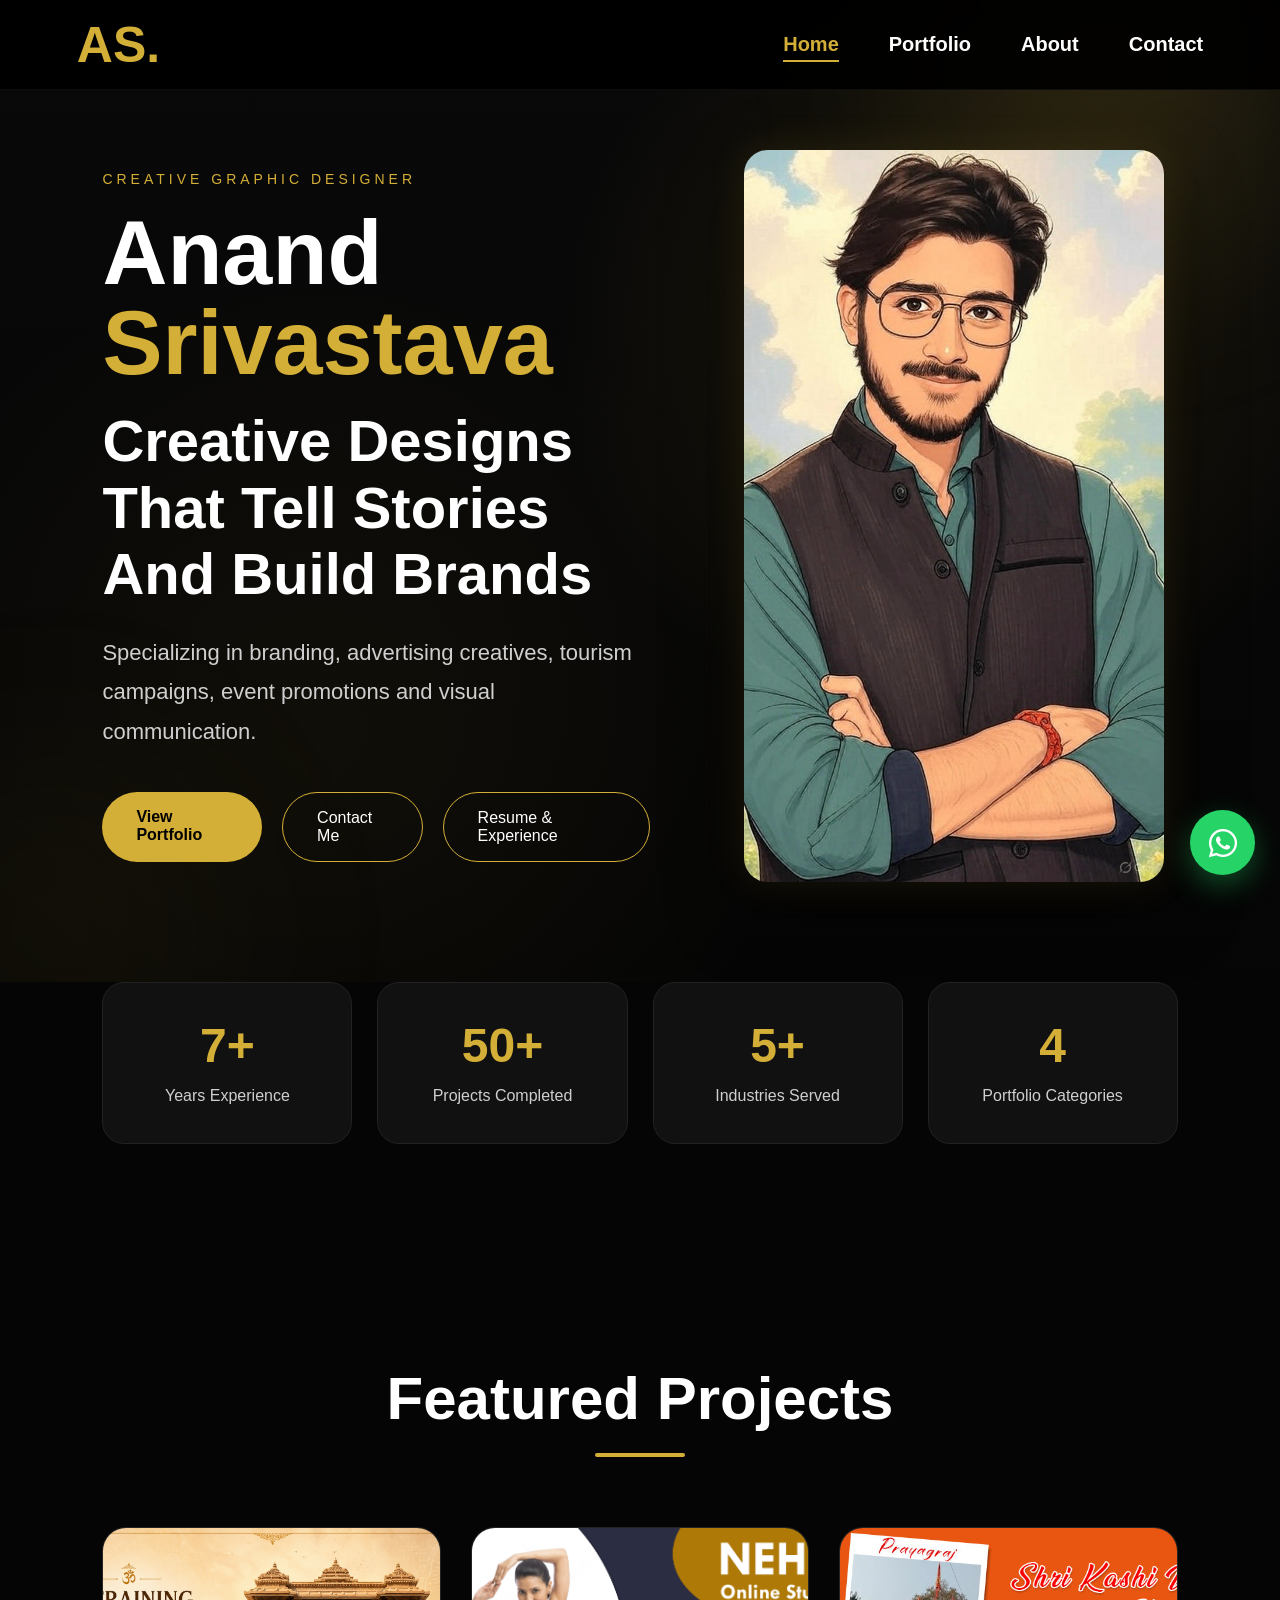
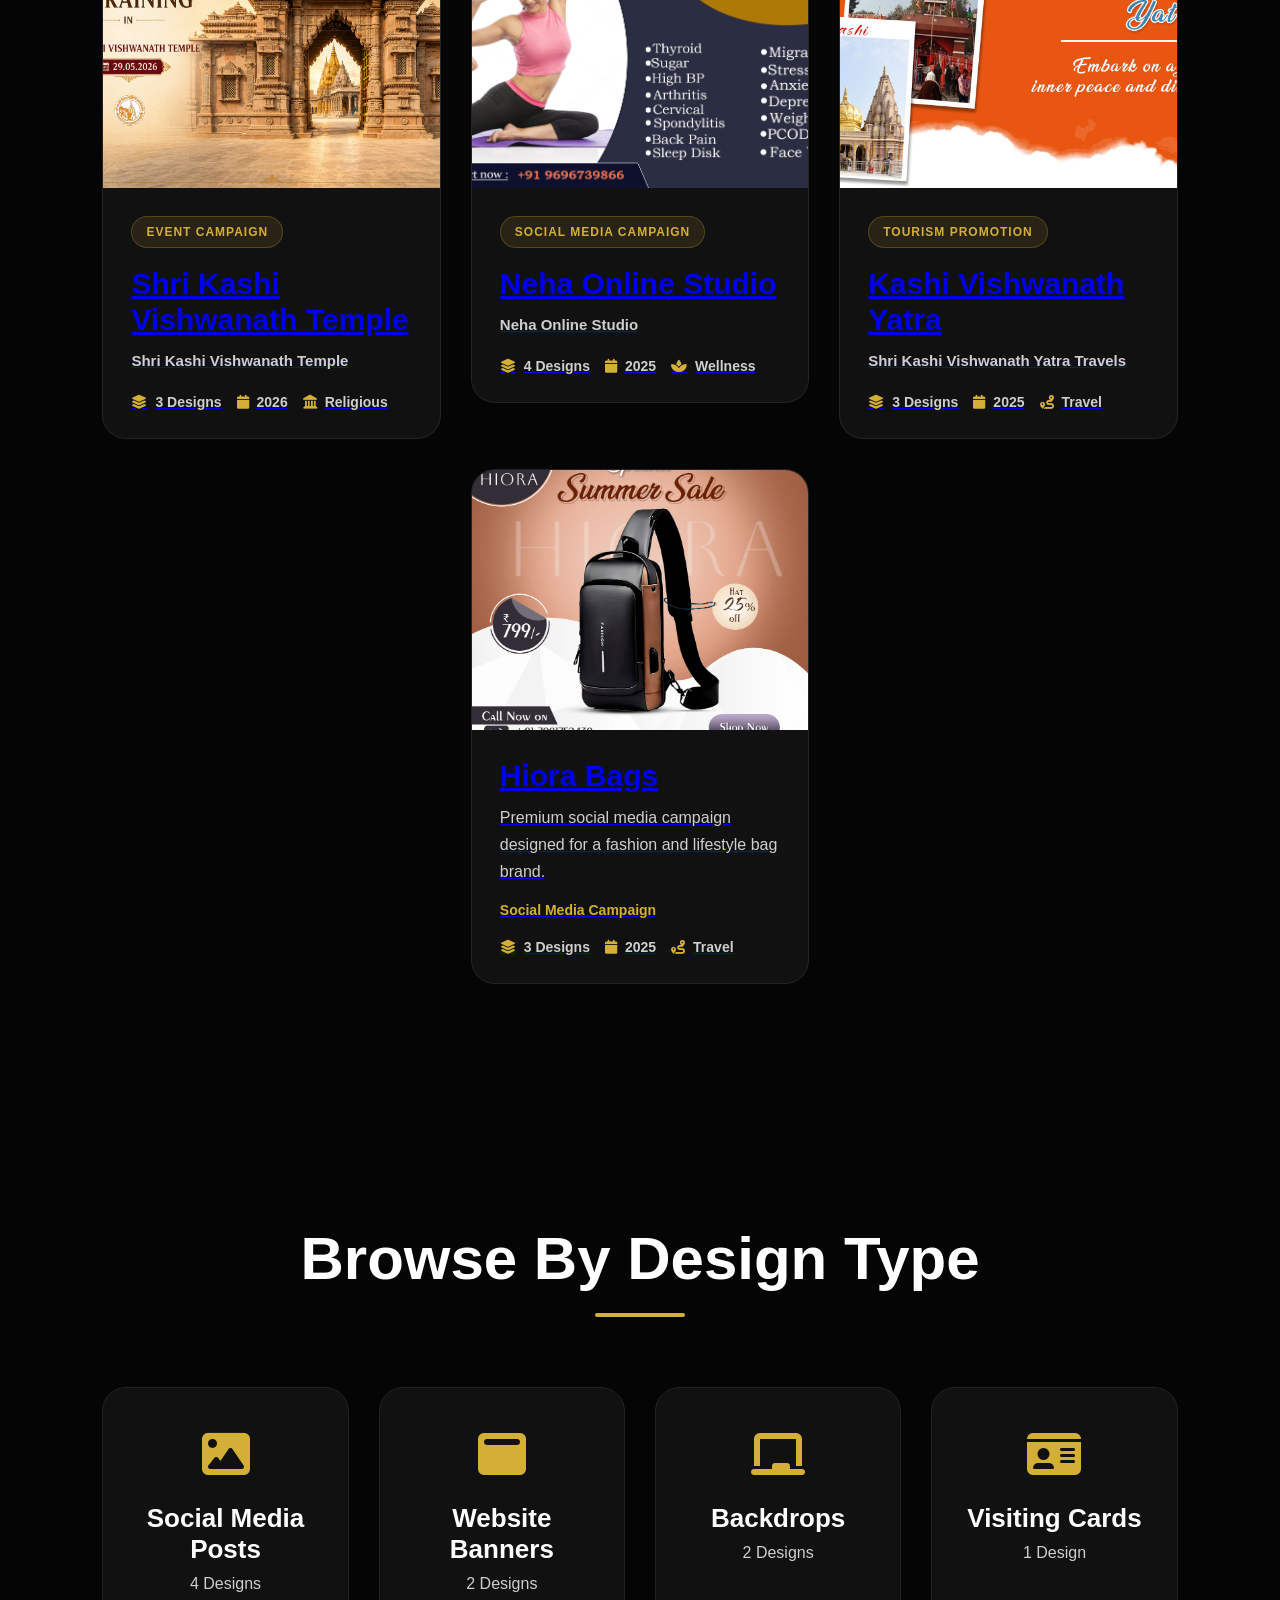
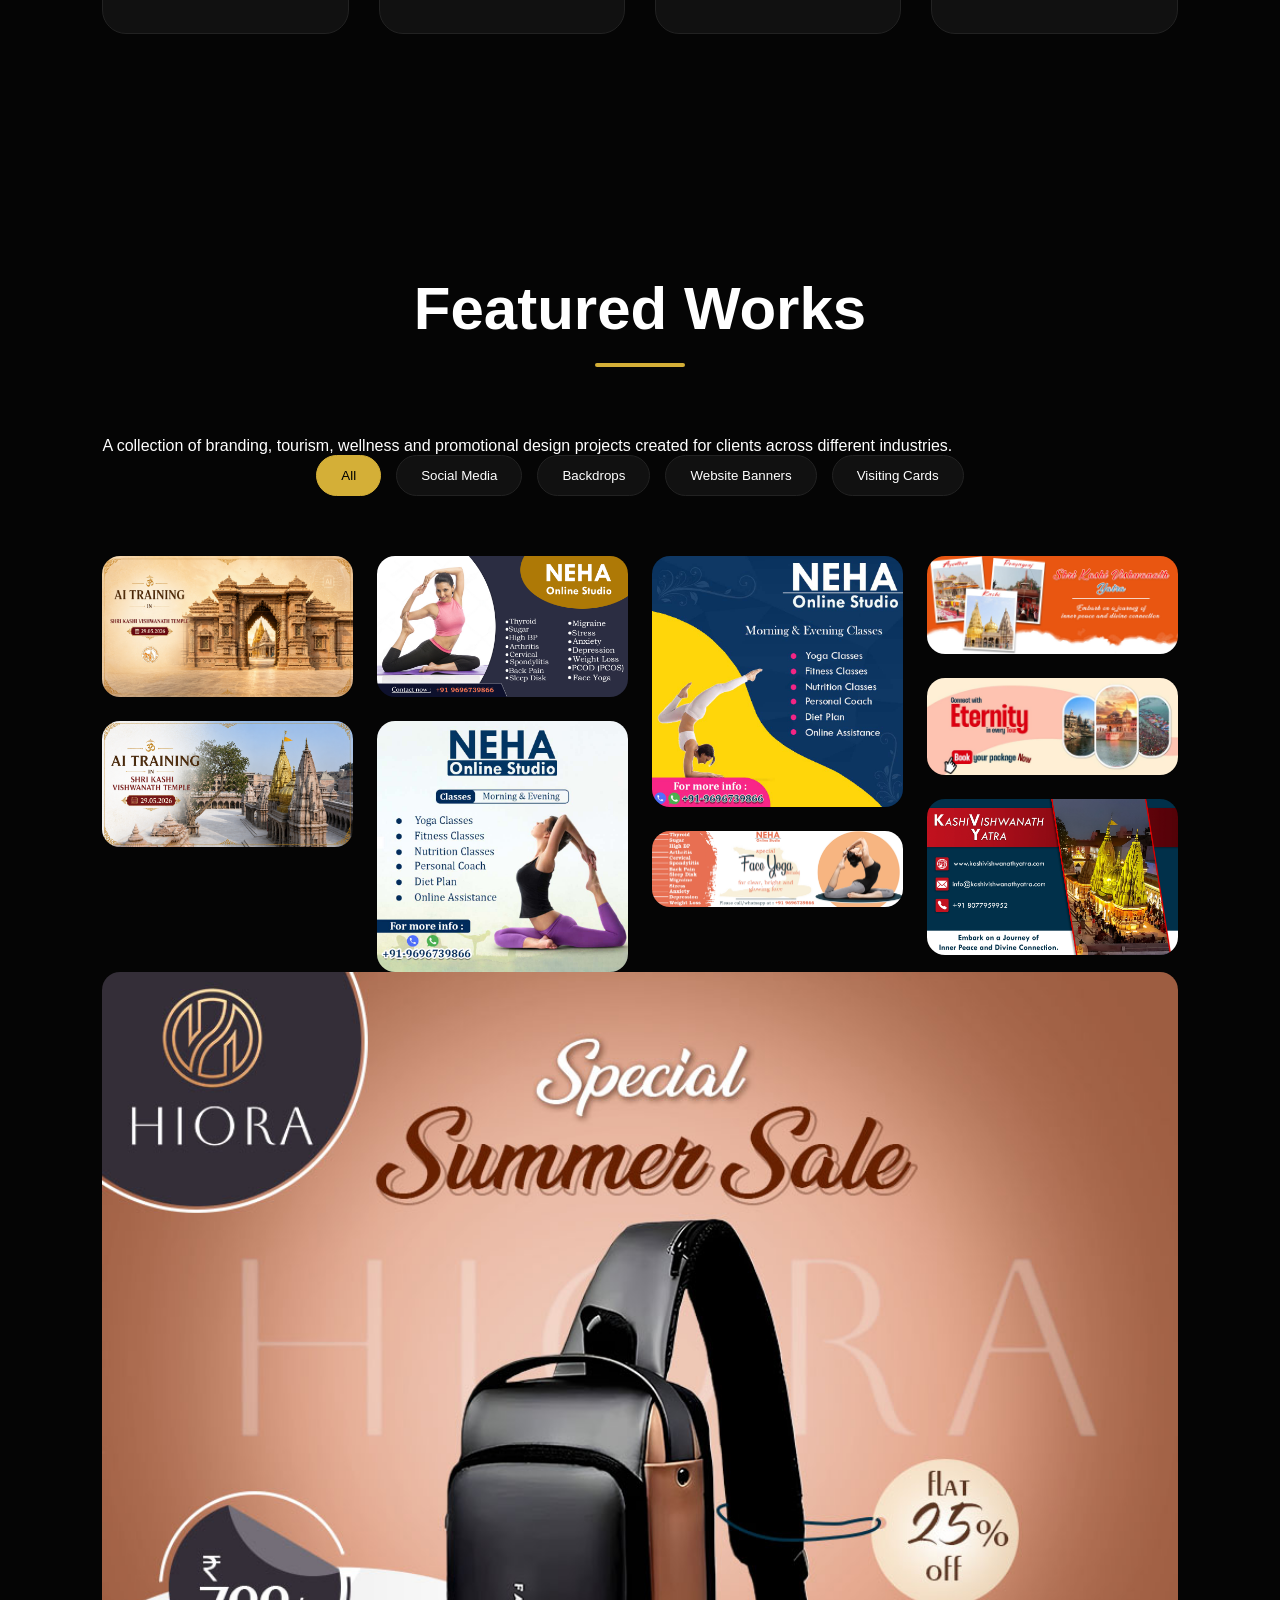
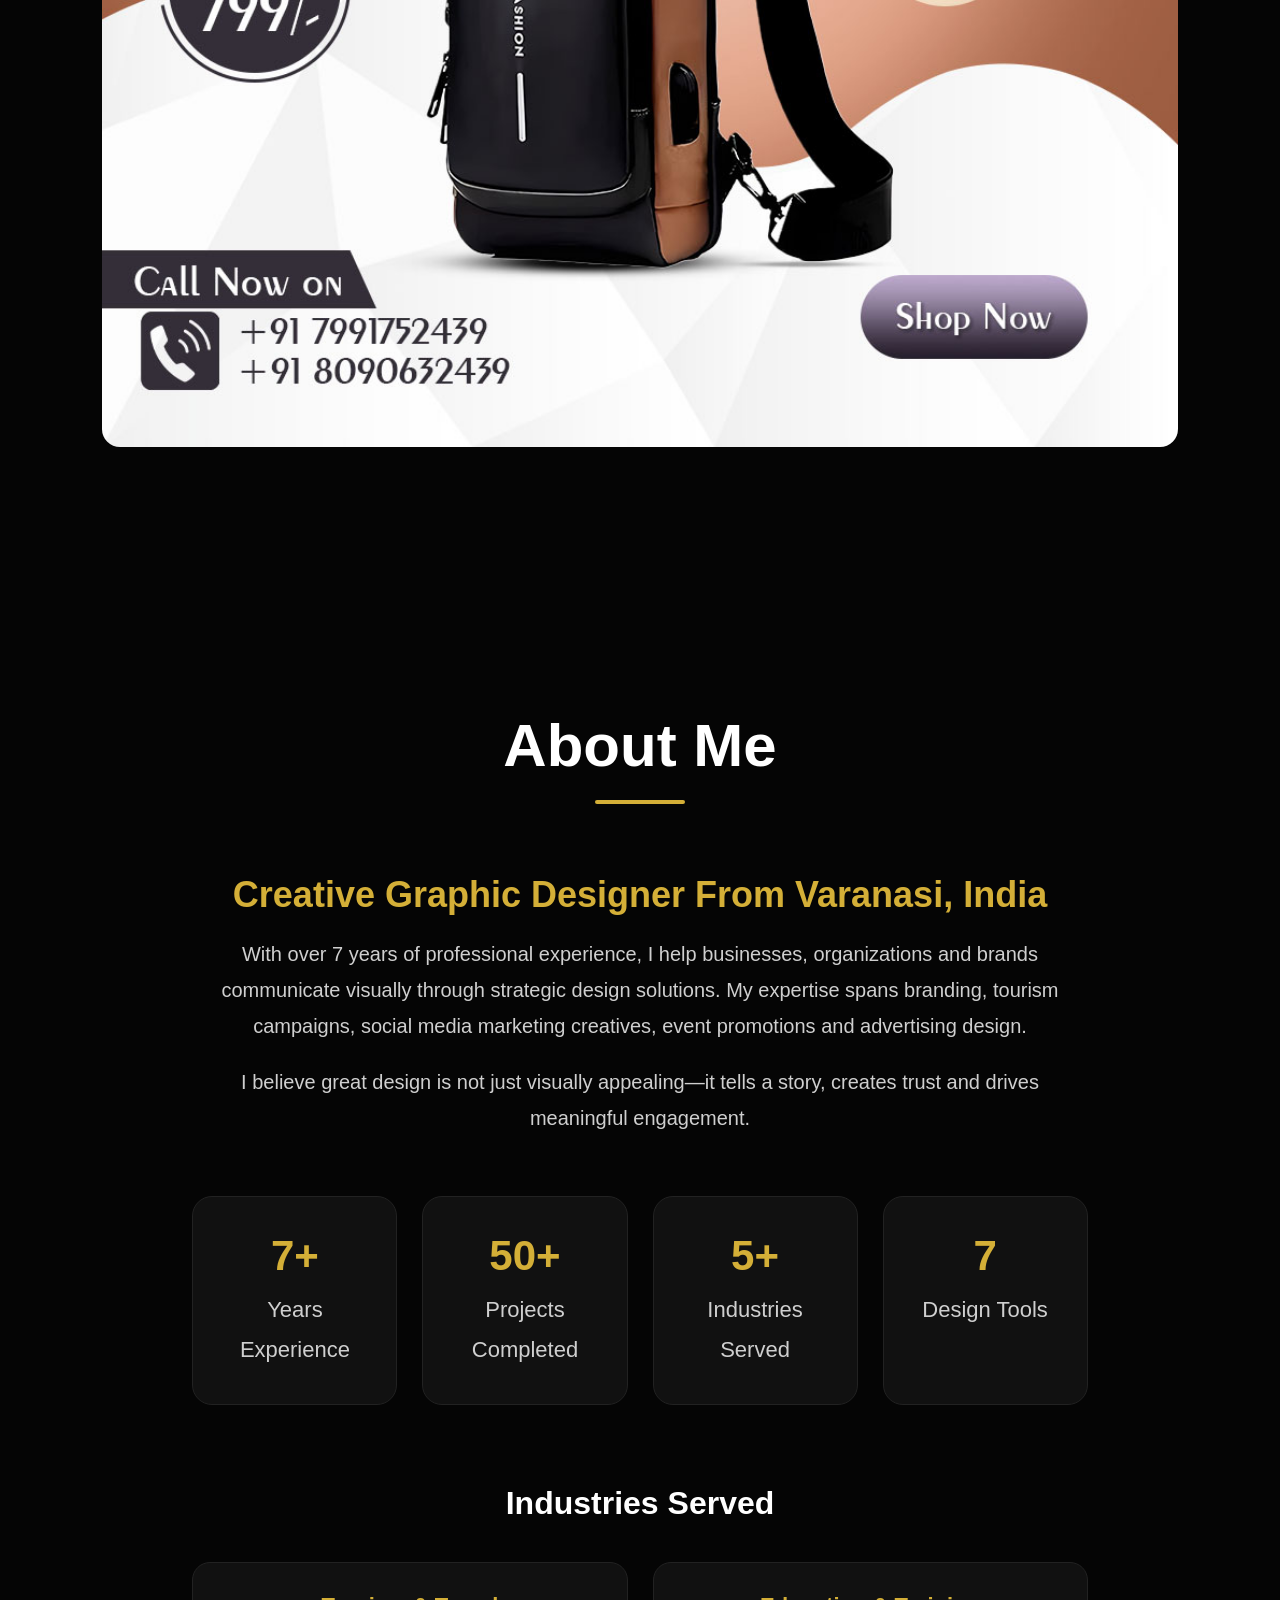
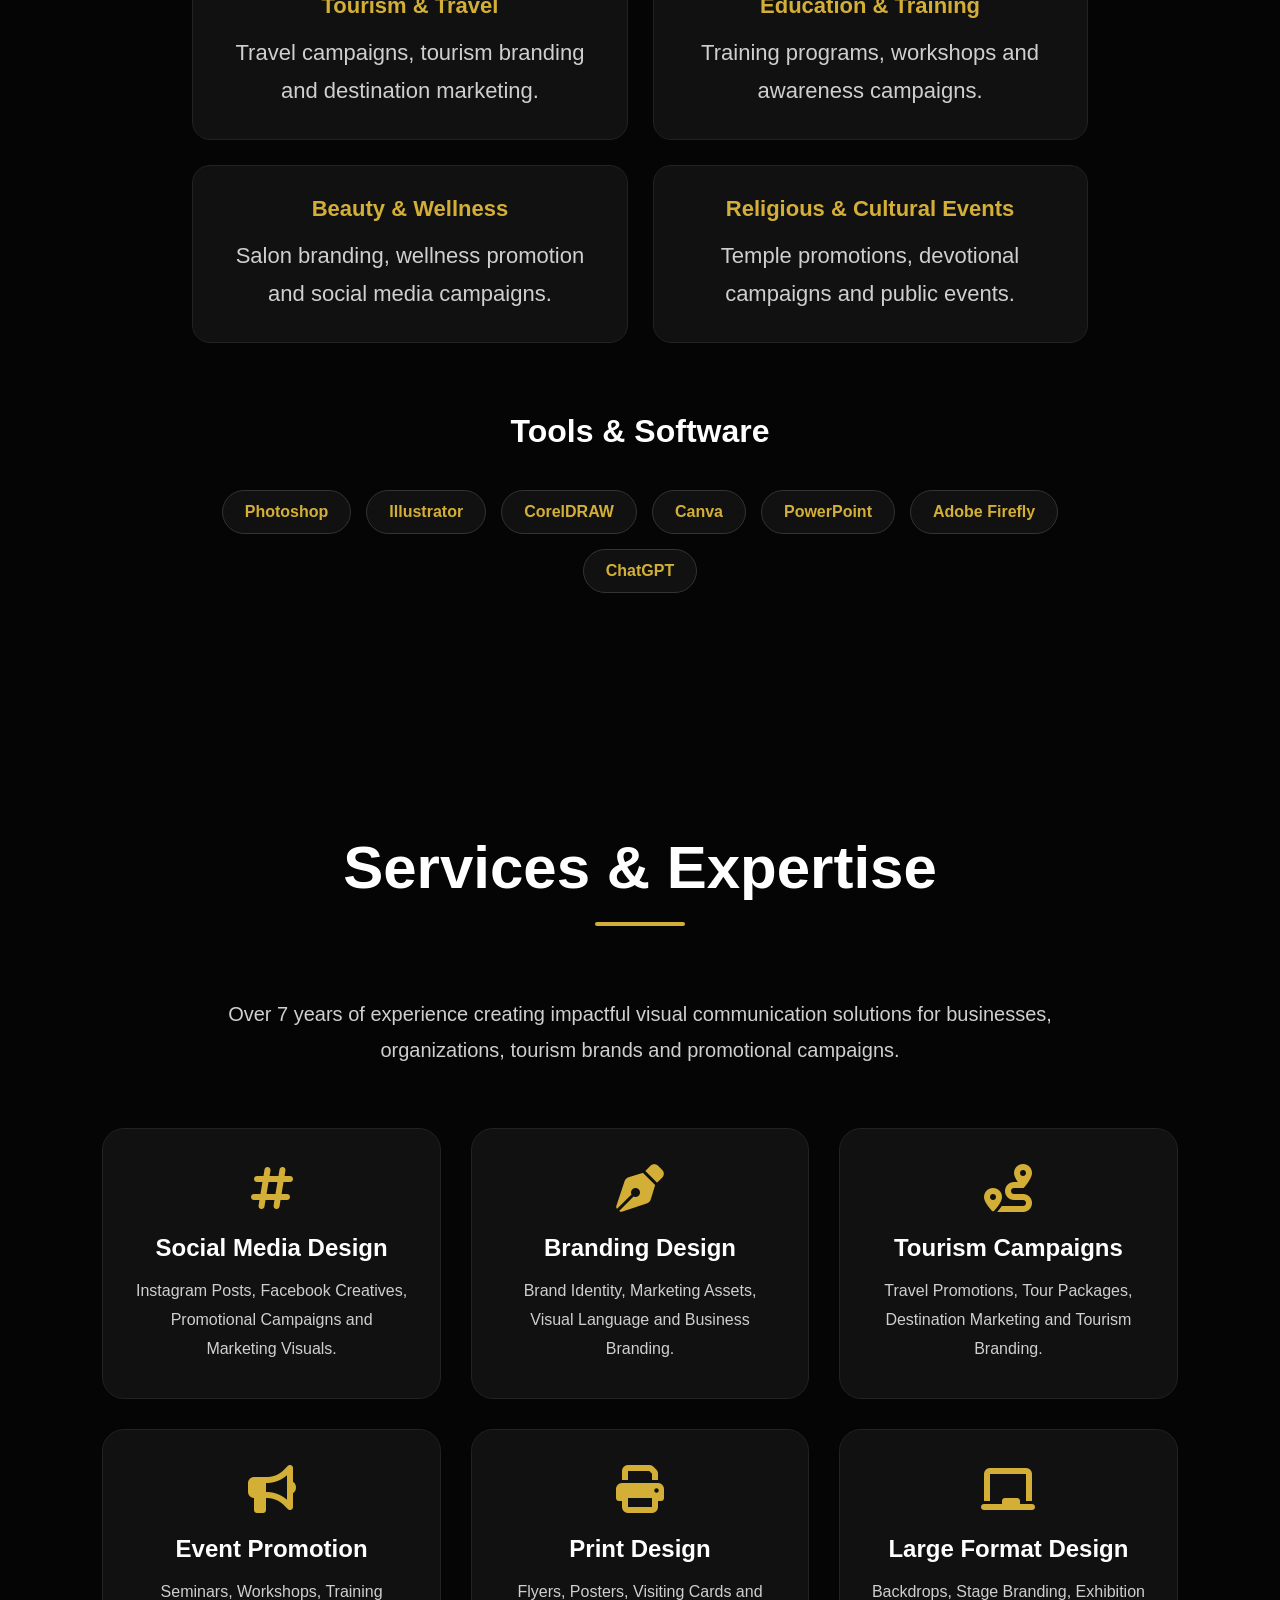
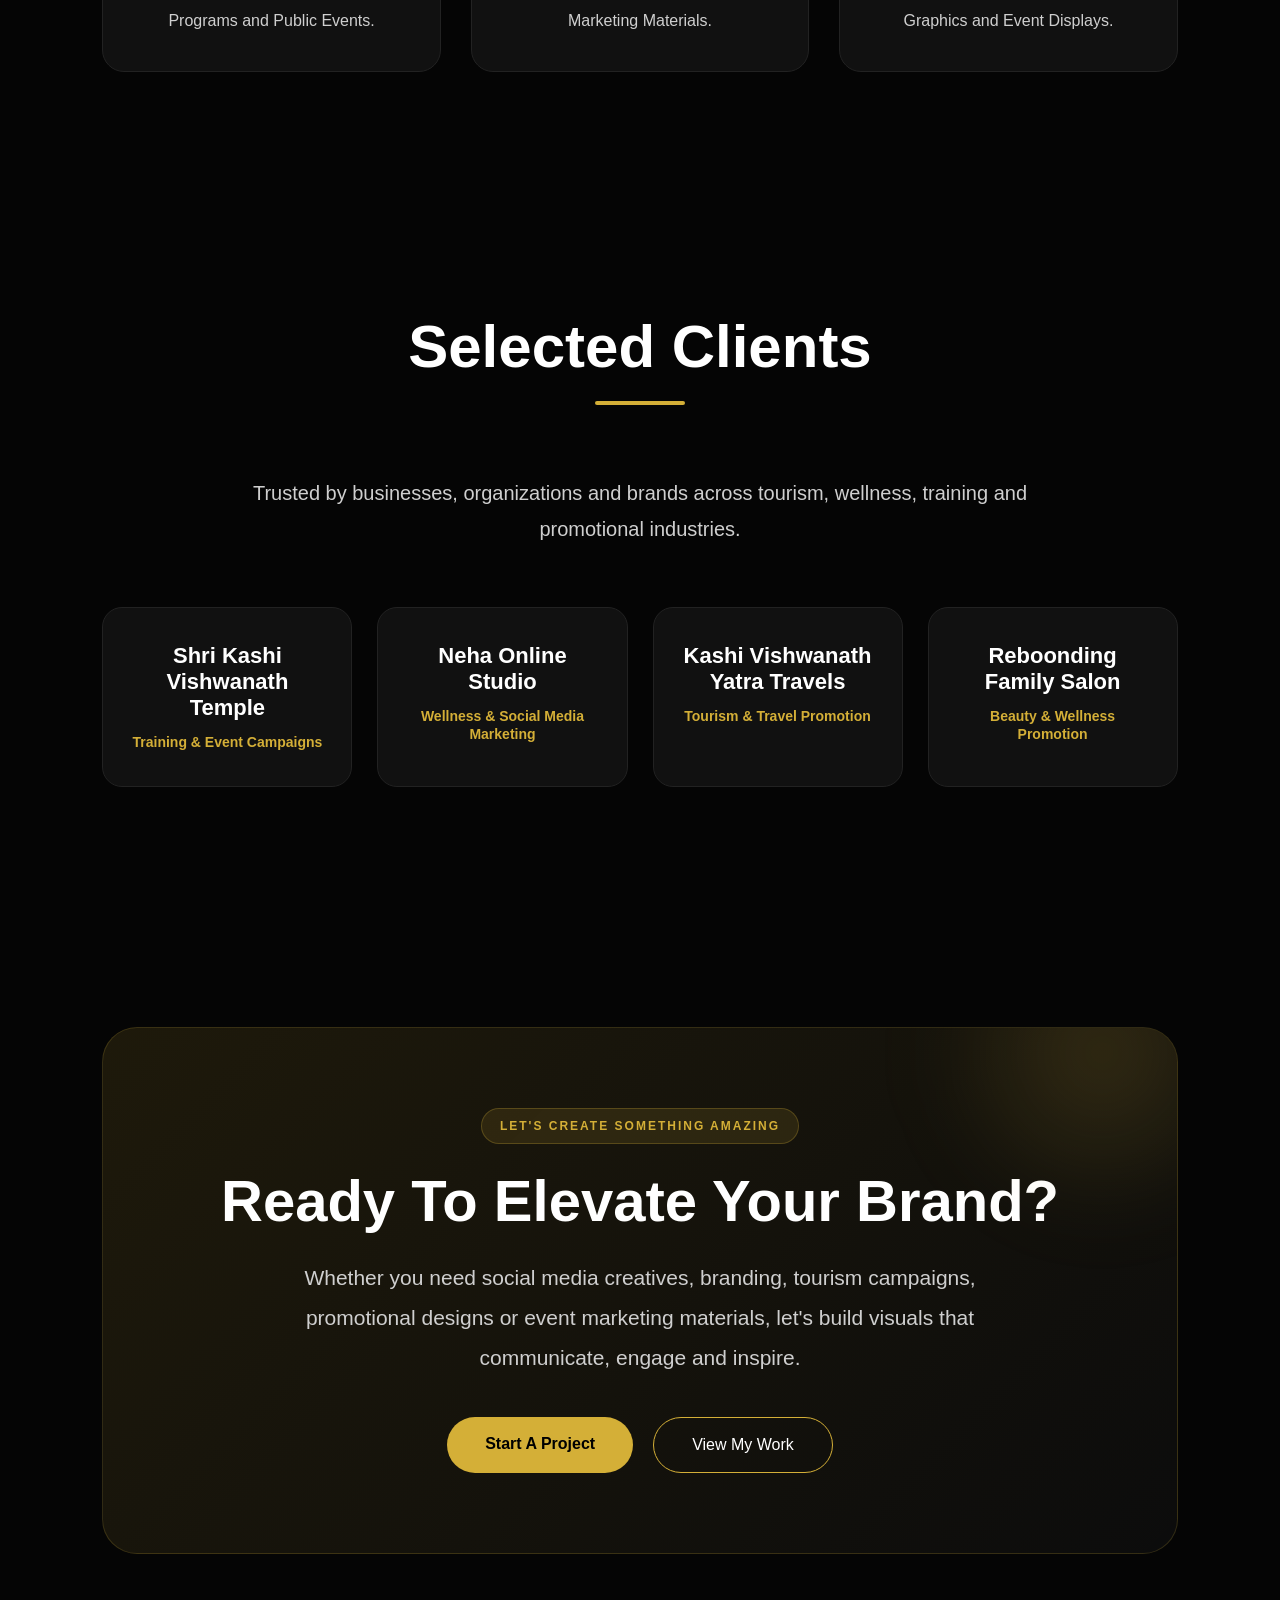
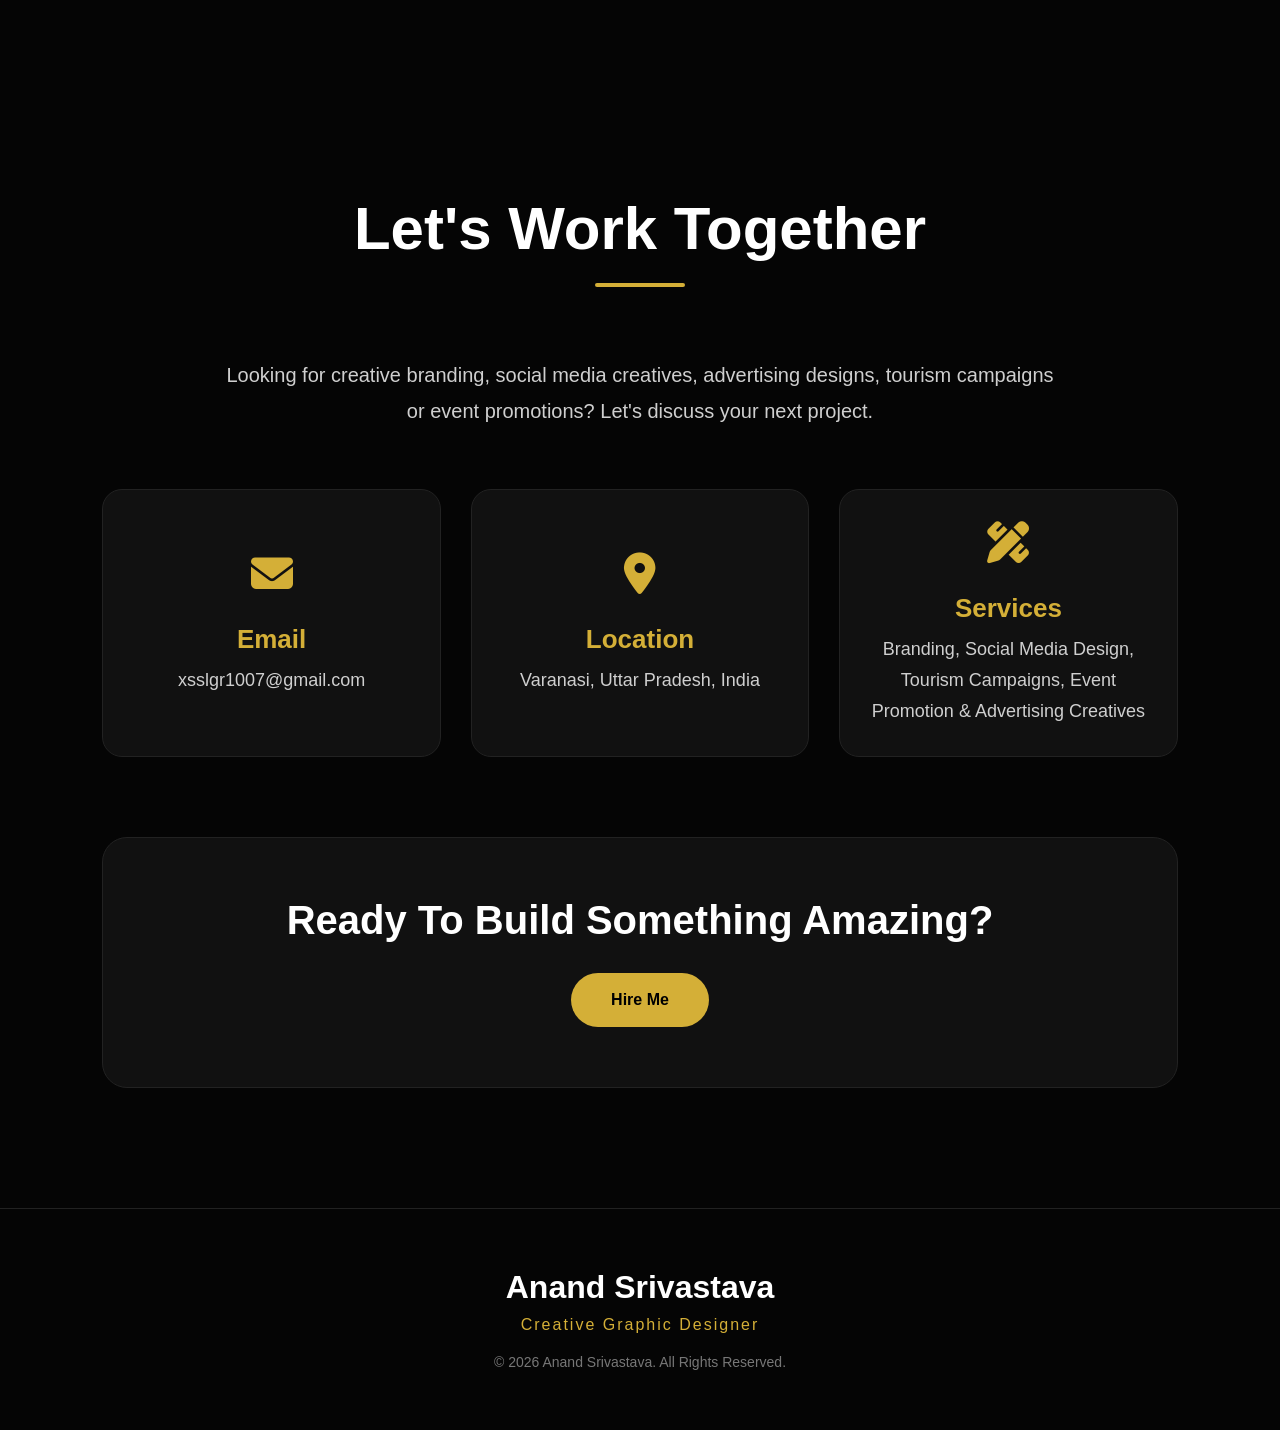
==== index.html @ 59775f9a "span" ====
<!DOCTYPE html>
<html lang="en">
<head>

    <!-- Google tag (gtag.js) -->
<script async src="https://www.googletagmanager.com/gtag/js?id=G-Z962WSLJF0"></script>
<script>
  window.dataLayer = window.dataLayer || [];
  function gtag(){dataLayer.push(arguments);}
  gtag('js', new Date());

  gtag('config', 'G-Z962WSLJF0');
</script>

<meta charset="UTF-8">
<meta name="viewport" content="width=device-width, initial-scale=1.0">

<title>Anand Srivastava | Graphic Designer Portfolio | Varanasi</title>

<meta name="description"
content="Portfolio of Anand Srivastava, a Graphic Designer from Varanasi specializing in branding, social media creatives, tourism campaigns, event promotions, website banners and visual communication.">

<meta name="keywords"
content="Graphic Designer Varanasi, Graphic Designer India, Social Media Designer, Branding Designer, Tourism Campaign Designer, Backdrop Designer, Creative Designer, Portfolio">

<meta name="author"
content="Anand Srivastava">

<meta name="robots"
content="index, follow">

<!-- Open Graph -->

<meta property="og:title"
content="Anand Srivastava | Graphic Designer Portfolio">

<meta property="og:description"
content="Creative Graphic Designer with 7+ years of experience in branding, social media design, tourism campaigns and promotional creatives.">

<meta property="og:type"
content="website">

<meta property="og:url"
content="https://anand0412.github.io/Portfolio/">

<meta property="og:image"
content="https://anand0412.github.io/Portfolio/preview.jpg">

<!-- Twitter -->

<meta name="twitter:card"
content="summary_large_image">

<meta name="twitter:title"
content="Anand Srivastava | Graphic Designer Portfolio">

<meta name="twitter:description"
content="Creative Graphic Designer specializing in branding, social media campaigns and tourism promotion.">

<meta name="twitter:image"
content="https://anand0412.github.io/Portfolio/preview.jpg">

<!-- Canonical -->

<link rel="canonical"
href="https://anand0412.github.io/Portfolio/">

<!-- Favicon -->

<link rel="icon"
type="image/png"
href="favicon.png">

<!-- Styles -->

<link rel="stylesheet"
href="https://cdnjs.cloudflare.com/ajax/libs/font-awesome/6.5.1/css/all.min.css">

<link rel="stylesheet"
href="style.css">

</head>

<body>

<div class="progress-bar"></div>

<header class="navbar">

    <div class="logo">
        AS.
    </div>

    <nav class="nav-links">
        <a href="#home">Home</a>
        <a href="#portfolio">Portfolio</a>
        <a href="#about">About</a>
        <a href="#contact">Contact</a>
    </nav>

</header>

<section class="hero" id="home">

    <div class="hero-content">

        <span class="tagline">
            CREATIVE GRAPHIC DESIGNER
        </span>

        <h1>
            Anand <span>Srivastava</span>
        </h1>

        <h2>
            Creative Designs That Tell Stories And Build Brands
        </h2>

        <p>
            Specializing in branding, advertising creatives, tourism campaigns,
            event promotions and visual communication.
        </p>

        <div class="buttons">
            <a href="#portfolio" class="btn-primary">
                View Portfolio
            </a>

            <a href="#contact" class="btn-secondary">
                Contact Me
            </a>

            <a href="Anand_Srivastava_Resume.pdf"
                class="btn-resume"
                target="_blank">
                Resume & Experience

            </a>
        </div>

    </div>

    <div class="hero-image">
        <img src="image.jpg" alt="Anand Srivastava">
    </div>

</section>

<section class="stats-banner">

    <div class="stats-banner-grid">

        <div class="stats-banner-card">

            <h3>7+</h3>

            <p>
                Years Experience
            </p>

        </div>

        <div class="stats-banner-card">

            <h3>50+</h3>

            <p>
                Projects Completed
            </p>

        </div>

        <div class="stats-banner-card">

            <h3>5+</h3>

            <p>
                Industries Served
            </p>

        </div>

        <div class="stats-banner-card">

            <h3>4</h3>

            <p>
                Portfolio Categories
            </p>

        </div>

    </div>

</section>

<section class="featured-projects reveal">

    <div class="section-title">
        Featured Projects
    </div>

    <div class="project-grid">

        <!-- Project 1 -->

        <a href="project-ai-training.html" class="project-card-link">

            <div class="project-card">

            <img src="AI Backdrop.jpg" alt="AI Training">

            <div class="project-content">

            <div class="project-tag">
            Event Campaign
            </div>

        <h3>
            Shri Kashi Vishwanath Temple
        </h3>

        <p class="client">
            Shri Kashi Vishwanath Temple
        </p>

        <div class="project-info">

            <span>
                <i class="fas fa-layer-group"></i>
                3 Designs
            </span>

            <span>
                <i class="fas fa-calendar"></i>
                2026
            </span>

            <span>
                <i class="fas fa-landmark"></i>
                Religious
            </span>

        </div>

    </div>

</div>

</a>

        <!-- Project 2 -->

        <a href="project-neha.html" class="project-card-link">

<div class="project-card">

    <img src="Artboard 1.png" alt="Neha Online Studio">

    <div class="project-content">

        <div class="project-tag">
            Social Media Campaign
        </div>

        <h3>
            Neha Online Studio
        </h3>

        <p class="client">
            Neha Online Studio
        </p>

        <div class="project-info">

            <span>
                <i class="fas fa-layer-group"></i>
                4 Designs
            </span>

            <span>
                <i class="fas fa-calendar"></i>
                2025
            </span>

            <span>
                <i class="fas fa-spa"></i>
                Wellness
            </span>

                </div>

            </div>

            </div>

        </a>

        <!-- Project 3 -->

        <a href="project-kashi.html" class="project-card-link">

<div class="project-card">

    <img src="Website Banner2.jpg" alt="Kashi Vishwanath Yatra">

    <div class="project-content">

        <div class="project-tag">
            Tourism Promotion
        </div>

        <h3>
            Kashi Vishwanath Yatra
        </h3>

        <p class="client">
            Shri Kashi Vishwanath Yatra Travels
        </p>

        <div class="project-info">

            <span>
                <i class="fas fa-layer-group"></i>
                3 Designs
            </span>

            <span>
                <i class="fas fa-calendar"></i>
                2025
            </span>

            <span>
                <i class="fas fa-route"></i>
                Travel
            </span>

        </div>

    </div>

</div>

</a>

</a>

        <!-- Project 4 -->

        <a href="Project-Hiora.html"
class="project-card-link">

<div class="project-card">

<img src="HIORA2.jpg">

<div class="project-content">

<h3>Hiora Bags</h3>

<p>

Premium social media campaign designed for a fashion and lifestyle bag brand.

</p>

<span>
Social Media Campaign
</span>

<div class="project-info">

            <span>
                <i class="fas fa-layer-group"></i>
                3 Designs
            </span>

            <span>
                <i class="fas fa-calendar"></i>
                2025
            </span>

            <span>
                <i class="fas fa-route"></i>
                Travel
            </span>

</div>

</div>

</a>

    </div>

</section>

<section class="design-types">

    <div class="section-title">
        Browse By Design Type
    </div>

    <div class="type-grid">

        <a href="social-media.html" class="type-card">

            <div class="type-icon">
                <i class="fas fa-image"></i>
            </div>

            <h3>Social Media Posts</h3>

            <p>4 Designs</p>

        </a>

        <a href="website-banners.html" class="type-card">

            <div class="type-icon">
                <i class="fas fa-window-maximize"></i>
            </div>

            <h3>Website Banners</h3>

            <p>2 Designs</p>

        </a>

        <a href="backdrops.html" class="type-card">

            <div class="type-icon">
                <i class="fas fa-chalkboard"></i>
            </div>

            <h3>Backdrops</h3>

            <p>2 Designs</p>

        </a>

        <a href="visiting-cards.html" class="type-card">

            <div class="type-icon">
                <i class="fas fa-id-card"></i>
            </div>

            <h3>Visiting Cards</h3>

            <p>1 Design</p>

        </a>

    </div>

</section>

<section class="portfolio reveal" id="portfolio">

    <div class="section-title">
        Featured Works
    </div>

<div class="portfolio-intro">

    <p>
        A collection of branding, tourism,
        wellness and promotional design projects
        created for clients across different industries.
    </p>

</div>

<div class="portfolio-filters">

    <button class="filter-btn active" data-filter="all">
        All
    </button>

    <button class="filter-btn" data-filter="social">
        Social Media
    </button>

    <button class="filter-btn" data-filter="backdrop">
        Backdrops
    </button>

    <button class="filter-btn" data-filter="banner">
        Website Banners
    </button>

    <button class="filter-btn" data-filter="card">
        Visiting Cards
    </button>

</div>

    <div class="gallery">

        <div class="card backdrop">

            <img src="AI Backdrop.jpg">

            <div class="overlay">

                <h3>AI Training</h3>

                <p>
                    Backdrop
                </p>

                <span>
                    May 2026
                </span>

            </div>

        </div>

        <div class="card backdrop">

            <img src="AI Backdrop2.jpg">

            <div class="overlay">

                <h3>AI Training</h3>

                <p>
                    Backdrop
                </p>

                <span>
                    May 2026
                </span>

            </div>

        </div>

        <div class="card social">

            <img src="Artboard 1.png">

            <div class="overlay">

                <h3>Neha Online Studio</h3>

                <p>
                    Social Media Post
                </p>

                <span>
                    December 2025
                </span>

            </div>

        </div>

        <div class="card social">

            <img src="1_v2.jpg">

            <div class="overlay">

                <h3>Neha Online Studio</h3>

                <p>
                    Social Media Post
                </p>

                <span>
                    December 2025
                </span>

            </div>

        </div>

        <div class="card social">

            <img src="2_v2.jpg">

            <div class="overlay">

                <h3>Neha Online Studio</h3>

                <p>
                    Social Media Post
                </p>

                <span>
                    December 2025
                </span>

            </div>

        </div>

        <div class="card social">

            <img src="3_v2.jpg">

            <div class="overlay">

                <h3>Neha Online Studio</h3>

                <p>
                    Social Media Post
                </p>

                <span>
                    December 2025
                </span>

            </div>

        </div>

        <div class="card banner">

            <img src="Website Banner2.jpg">

            <div class="overlay">

                <h3>Kashi Vishwanath Yatra</h3>

                <p>
                    Website Banner
                </p>

                <span>
                    April 2025
                </span>

            </div>

        </div>

        <div class="card banner">

            <img src="Website Banner4.jpg">

            <div class="overlay">

                <h3>Kashi Vishwanath Yatra</h3>

                <p>
                    Website Banner
                </p>

                <span>
                    April 2025
                </span>

            </div>

        </div>

        <div class="card card-type">

            <img src="Visiting Card (Front).jpg">

            <div class="overlay">

                <h3>Kashi Vishwanath Yatra</h3>

                <p>
                    Visiting Card
                </p>

                <span>
                    April 2025
                </span>

            </div>

        </div>

    </div>

    <div class="card social">

<img src="HIORA2.jpg">

<div class="overlay">

<h3>Hiora Bags</h3>

<p>
Social Media Design
</p>

<span>
2026
</span>

</div>

</div>

</section>

<div class="lightbox">

    <span class="close-lightbox">
        &times;
    </span>

    <button class="lightbox-prev">
        &#10094;
    </button>

    <img class="lightbox-image" src="">

    <button class="lightbox-next">
        &#10095;
    </button>

    <div class="lightbox-counter">
        1 / 1
    </div>

</div>

<section class="about reveal" id="about">

    <div class="section-title">
        About Me
    </div>

    <div class="about-wrapper">

        <div class="about-text">

            <h3>
                Creative Graphic Designer From Varanasi, India
            </h3>

            <p>
                With over 7 years of professional experience, I help businesses,
                organizations and brands communicate visually through strategic
                design solutions. My expertise spans branding, tourism campaigns,
                social media marketing creatives, event promotions and advertising
                design.
            </p>

            <p>
                I believe great design is not just visually appealing—it tells a
                story, creates trust and drives meaningful engagement.
            </p>

        </div>

        <div class="stats-grid">

            <div class="stat-card">
                <h4>7+</h4>
                <p>Years Experience</p>
            </div>

            <div class="stat-card">
                <h4>50+</h4>
                <p>Projects Completed</p>
            </div>

            <div class="stat-card">
                <h4>5+</h4>
                <p>Industries Served</p>
            </div>

            <div class="stat-card">
                <h4>7</h4>
                <p>Design Tools</p>
            </div>

        </div>

        <div class="expertise">

            <h3>Industries Served</h3>

            <div class="expertise-grid">

                <div class="expertise-card">
                    <h4>Tourism & Travel</h4>
                    <p>Travel campaigns, tourism branding and destination marketing.</p>
                </div>

                <div class="expertise-card">
                    <h4>Education & Training</h4>
                    <p>Training programs, workshops and awareness campaigns.</p>
                </div>

                <div class="expertise-card">
                    <h4>Beauty & Wellness</h4>
                    <p>Salon branding, wellness promotion and social media campaigns.</p>
                </div>

                <div class="expertise-card">
                    <h4>Religious & Cultural Events</h4>
                    <p>Temple promotions, devotional campaigns and public events.</p>
                </div>

            </div>

        </div>

        <div class="tools">

            <h3>Tools & Software</h3>

            <div class="tool-tags">

                <span>Photoshop</span>
                <span>Illustrator</span>
                <span>CorelDRAW</span>
                <span>Canva</span>
                <span>PowerPoint</span>
                <span>Adobe Firefly</span>
                <span>ChatGPT</span>

            </div>

        </div>

    </div>

</section>

<section class="services" id="services">

    <div class="section-title">
        Services & Expertise
    </div>

    <div class="services-intro">

        <p>
            Over 7 years of experience creating impactful visual communication
            solutions for businesses, organizations, tourism brands and
            promotional campaigns.
        </p>

    </div>

    <div class="services-grid">

        <div class="service-card">

            <i class="fas fa-hashtag"></i>

            <h3>Social Media Design</h3>

            <p>
                Instagram Posts, Facebook Creatives,
                Promotional Campaigns and Marketing Visuals.
            </p>

        </div>

        <div class="service-card">

            <i class="fas fa-pen-nib"></i>

            <h3>Branding Design</h3>

            <p>
                Brand Identity, Marketing Assets,
                Visual Language and Business Branding.
            </p>

        </div>

        <div class="service-card">

            <i class="fas fa-route"></i>

            <h3>Tourism Campaigns</h3>

            <p>
                Travel Promotions, Tour Packages,
                Destination Marketing and Tourism Branding.
            </p>

        </div>

        <div class="service-card">

            <i class="fas fa-bullhorn"></i>

            <h3>Event Promotion</h3>

            <p>
                Seminars, Workshops,
                Training Programs and Public Events.
            </p>

        </div>

        <div class="service-card">

            <i class="fas fa-print"></i>

            <h3>Print Design</h3>

            <p>
                Flyers, Posters,
                Visiting Cards and Marketing Materials.
            </p>

        </div>

        <div class="service-card">

            <i class="fas fa-chalkboard"></i>

            <h3>Large Format Design</h3>

            <p>
                Backdrops, Stage Branding,
                Exhibition Graphics and Event Displays.
            </p>

        </div>

    </div>

</section>

<section class="clients">

    <div class="section-title">
        Selected Clients
    </div>

    <div class="clients-intro">

        <p>
            Trusted by businesses, organizations and brands across
            tourism, wellness, training and promotional industries.
        </p>

    </div>

    <div class="clients-grid">

        <div class="client-card">
            <h3>Shri Kashi Vishwanath Temple</h3>
            <span>Training & Event Campaigns</span>
        </div>

        <div class="client-card">
            <h3>Neha Online Studio</h3>
            <span>Wellness & Social Media Marketing</span>
        </div>

        <div class="client-card">
            <h3>Kashi Vishwanath Yatra Travels</h3>
            <span>Tourism & Travel Promotion</span>
        </div>

        <div class="client-card">
            <h3>Reboonding Family Salon</h3>
            <span>Beauty & Wellness Promotion</span>
        </div>

    </div>

</section>

<section class="cta-section">

    <div class="cta-box">

        <span class="cta-tag">
            LET'S CREATE SOMETHING AMAZING
        </span>

        <h2>
            Ready To Elevate Your Brand?
        </h2>

        <p>
            Whether you need social media creatives,
            branding, tourism campaigns, promotional
            designs or event marketing materials,
            let's build visuals that communicate,
            engage and inspire.
        </p>

        <div class="cta-buttons">

            <a href="mailto:xsslgr1007@gmail.com"
               class="cta-primary">
                Start A Project
            </a>

            <a href="#portfolio"
               class="cta-secondary">
                View My Work
            </a>

        </div>

    </div>

</section>

<section class="contact reveal" id="contact">

    <div class="section-title">
        Let's Work Together
    </div>

    <div class="contact-intro">

        <p>
            Looking for creative branding, social media creatives,
            advertising designs, tourism campaigns or event promotions?
            Let's discuss your next project.
        </p>

    </div>

    <div class="contact-grid">

        <div class="contact-card">

    <div class="contact-icon">
        <i class="fas fa-envelope"></i>
    </div>

    <h3>Email</h3>

    <a href="mailto:xsslgr1007@gmail.com">
        xsslgr1007@gmail.com
    </a>

</div>

        <div class="contact-card">

            <div class="contact-icon">
    <i class="fas fa-location-dot"></i>
</div>

            <h3>Location</h3>

            <p>
                Varanasi, Uttar Pradesh, India
            </p>

        </div>

        <div class="contact-card">

            <div class="contact-icon">
    <i class="fas fa-pen-ruler"></i>
</div>

            <h3>Services</h3>

            <p>
                Branding, Social Media Design, Tourism Campaigns,
                Event Promotion & Advertising Creatives
            </p>

        </div>

    </div>

    <div class="hire-cta">

        <h3>
            Ready To Build Something Amazing?
        </h3>

        <a href="mailto:xsslgr1007@gmail.com" class="hire-btn">
            Hire Me
        </a>

    </div>

</section>

<footer>

    <div class="footer-name">
        Anand Srivastava
    </div>

    <div class="footer-title">
        Creative Graphic Designer
    </div>

    <div class="footer-copy">
        © 2026 Anand Srivastava. All Rights Reserved.
    </div>

</footer>

<script src="main.js"></script>

<a href="https://wa.me/918542082001"
class="whatsapp-float"
target="_blank">

<i class="fab fa-whatsapp"></i>

</a>
</body>
</html>
---- style.css ----
*{
margin:0;
padding:0;
box-sizing:border-box;
}

html{
scroll-behavior:smooth;
}

body{
background:#050505;
color:#fff;
font-family:Arial,sans-serif;
overflow-x:hidden;
}

/* ==========================
HEADER
========================== */

header{
position:fixed;
top:0;
left:0;
width:100%;
height:90px;
padding:0 6%;
display:flex;
align-items:center;
justify-content:space-between;
background:rgba(0,0,0,.92);
backdrop-filter:blur(10px);
z-index:1000;
border-bottom:1px solid rgba(255,255,255,.05);
}

.logo{
font-size: 50px;
font-weight:800;
color:#d4af37;
text-decoration:none;
flex-shrink:0;
}

nav{
display:flex;
align-items:center;
gap:50px;
}

nav a{
color:#fff;
text-decoration:none;
font-size:20px;
font-weight:600;
white-space:nowrap;
transition:.3s;
position:relative;
display:inline-block;
}

nav a:hover{
color:#d4af37;
transform:translateY(-2px);
}

nav a::after{
content:'';
position:absolute;
left:0;
bottom:-6px;
width:0;
height:2px;
background:#d4af37;
transition:.3s;
}

nav a:hover::after{
width:100%;
}

/* ==========================
HERO
========================== */

.hero{
position:relative;
overflow:hidden;

min-height:100vh;
padding:150px 8% 100px;

display:grid;
grid-template-columns:1.1fr .9fr;
align-items:center;
gap:80px;

background:
radial-gradient(
circle at 75% 35%,
rgba(212,175,55,.12),
transparent 35%
),

radial-gradient(
circle at 25% 75%,
rgba(212,175,55,.05),
transparent 40%
),

linear-gradient(
180deg,
#090909 0%,
#050505 100%
);
}

.hero::before{
content:'';

position:absolute;
top:-250px;
right:-150px;

width:600px;
height:600px;

border-radius:50%;

background:
radial-gradient(
circle,
rgba(212,175,55,.18),
transparent 70%
);

filter:blur(70px);

pointer-events:none;
}

.hero::after{
content:'';

position:absolute;
bottom:-200px;
left:-200px;

width:500px;
height:500px;

border-radius:50%;

background:
radial-gradient(
circle,
rgba(212,175,55,.08),
transparent 70%
);

filter:blur(90px);

pointer-events:none;
}
.hero-content{
position:relative;
z-index:2;
}
.tagline{
color:#d4af37;
letter-spacing:4px;
font-size:14px;
}

.hero h1{
font-size:90px;
margin:20px 0;
line-height:1;
}

.hero h1 span{
color:#d4af37;
}

.hero h2{
font-size:58px;
line-height:1.15;
margin-bottom:25px;
}

.hero p{
font-size:22px;
line-height:1.8;
color:#cfcfcf;
max-width:700px;
}

.buttons{
display:flex;
gap:20px;
margin-top:40px;
}

.btn-primary{
background:#d4af37;
color:#000;
padding:16px 34px;
border-radius:50px;
font-weight:700;
text-decoration:none;
transition:.35s ease;
position:relative;
overflow:hidden;
}
.btn-primary:hover{

transform:translateY(-4px);

box-shadow:
0 15px 40px rgba(212,175,55,.35);

}

.btn-secondary{
border:1px solid #d4af37;
color:#fff;
padding:16px 34px;
border-radius:50px;
text-decoration:none;
transition:.35s ease;
}
.btn-secondary:hover{

background:#d4af37;
color:#000;

transform:translateY(-4px);

}
.hero-image{
display:flex;
justify-content:center;
}

.hero-image img{
width:420px;
max-width:100%;
border-radius:24px;

position:relative;
z-index:2;

box-shadow:
0 0 40px rgba(212,175,55,.12),
0 30px 80px rgba(0,0,0,.45);

transition:.4s ease;
}

.hero-image img:hover{
transform:translateY(-6px);
}

/* ==========================
PORTFOLIO
========================== */

.portfolio{
padding:120px 8%;
}

.section-title{
font-size:60px;
font-weight:700;
text-align:center;
margin-bottom:70px;
}

.section-title::after{
content:'';
display:block;
width:90px;
height:4px;
background:#d4af37;
margin:20px auto 0;
border-radius:50px;
}

.gallery{
column-count:4;
column-gap:24px;
}

.card{
break-inside:avoid;
margin-bottom:24px;
position:relative;
overflow:hidden;
}

.card img{
width:100%;
display:block;
border-radius:18px;
transition:.4s;
cursor:pointer;
}

.card:hover img{
transform:translateY(-5px) scale(1.02);
}

/* ==========================
OVERLAY
========================== */

.overlay{
position:absolute;
inset:0;

background:linear-gradient(
to top,
rgba(0,0,0,.85),
rgba(0,0,0,.15),
transparent
);

opacity:0;
transition:.3s;
border-radius:18px;
pointer-events:none;
}

.card:hover .overlay{
opacity:1;
}

.overlay h3{
position:absolute;
left:18px;
bottom:18px;
font-size:22px;
font-weight:700;
color:#fff;
}

.overlay p{
position:absolute;
right:18px;
bottom:36px;
font-size:14px;
font-weight:600;
color:#d4af37;
text-align:right;
}

.overlay span{
position:absolute;
right:18px;
bottom:18px;
font-size:12px;
color:#ccc;
text-align:right;
}

/* ==========================
ABOUT
========================== */

.about{
padding:120px 8%;
max-width:1100px;
margin:auto;
text-align:center;
}

.about p{
font-size:22px;
line-height:1.8;
color:#ccc;
}

/* ==========================
CONTACT
========================== */

.contact{
padding:120px 8%;
text-align:center;
}

.contact p{
font-size:24px;
color:#d4af37;
}

/* ==========================
FOOTER
========================== */

footer{
padding:40px;
text-align:center;
border-top:1px solid #222;
color:#888;
}

/* ==========================
TABLET
========================== */

@media(max-width:1200px){

.gallery{
column-count:3;
}

.hero h1{
font-size:72px;
}

.hero h2{
font-size:46px;
}

}

/* ==========================
MOBILE
========================== */

@media(max-width:900px){

header{
padding:0 20px;
height:80px;
}

.logo{
font-size:40px;
}

nav{
gap:15px;
}

nav a{
font-size:14px;
}

.hero{
grid-template-columns:1fr;
text-align:center;
gap:50px;
padding:130px 6% 80px;
}

.hero h1{
font-size:58px;
}

.hero h2{
font-size:40px;
}

.hero p{
font-size:18px;
margin:auto;
}

.buttons{
justify-content:center;
}

.gallery{
column-count:2;
}

}

@media(max-width:500px){

.logo{
font-size:34px;
}

nav{
gap:10px;
}

nav a{
font-size:13px;
}

.gallery{
column-count:1;
}

.hero h1{
font-size:48px;
}

.hero h2{
font-size:32px;
}

}/* PREMIUM GRID TEXTURE */

body::before{

content:'';

position:fixed;

top:0;
left:0;

width:100%;
height:100%;

background:

linear-gradient(
rgba(255,255,255,.02) 1px,
transparent 1px
),

linear-gradient(
90deg,
rgba(255,255,255,.02) 1px,
transparent 1px
);

background-size:40px 40px;

pointer-events:none;

z-index:-1;
}
/* ==========================
FEATURED PROJECTS
========================== */

.featured-projects{
padding:120px 8%;
}

.project-grid{
display:grid;
grid-template-columns:repeat(3,1fr);
gap:30px;
}

.project-card{
background:#111;
border:1px solid rgba(255,255,255,.08);
border-radius:24px;
overflow:hidden;
transition:.35s ease;
position:relative;
}

.project-card:hover{
transform:translateY(-12px)
scale(1.02);
border-color:
rgba(212,175,55,.5);
box-shadow:
0 25px 70px rgba(0,0,0,.4),
0 0 35

cursor:pointer;
}

.project-card img{
width:100%;
height:260px;
object-fit:cover;
display:block;
transition:.4s;
}

.project-card:hover img{
transform:scale(1.04);
}
.project-content{
padding:30px;
}

.project-content h3{
font-size:28px;
margin-bottom:12px;
}

.project-content p{
color:#cfcfcf;
line-height:1.7;
margin-bottom:16px;
}

.project-content span{
color:#d4af37;
font-size:14px;
font-weight:600;
}
.project-content{
padding:28px;
}

.project-content h3{
font-size:28px;
margin-bottom:12px;
}

.client{
color:#d4af37;
font-weight:600;
margin-bottom:18px;
}

.project-meta{
display:flex;
justify-content:space-between;
margin-bottom:22px;
color:#bdbdbd;
font-size:14px;
}

/* Mobile */

@media(max-width:900px){

.project-grid{
grid-template-columns:1fr;
}

.project-card img{
height:auto;
}

}
/* ==========================
ABOUT SECTION UPGRADE
========================== */

.about-wrapper{
max-width:1200px;
margin:auto;
}

.about-text{
max-width:900px;
margin:0 auto 60px;
text-align:center;
}

.about-text h3{
font-size:36px;
margin-bottom:20px;
color:#d4af37;
}

.about-text p{
font-size:20px;
line-height:1.8;
color:#cfcfcf;
margin-bottom:20px;
}

.stats-grid{
display:grid;
grid-template-columns:repeat(4,1fr);
gap:25px;
margin-bottom:80px;
}

.stat-card{
background:#111;
border:1px solid #222;
padding:35px;
border-radius:20px;
text-align:center;
transition:.3s;
}

.stat-card:hover{
transform:translateY(-8px);
border-color:#d4af37;
}

.stat-card h4{
font-size:42px;
color:#d4af37;
margin-bottom:10px;
}

.stat-card p{
color:#cfcfcf;
}

.expertise h3,
.tools h3{
font-size:32px;
text-align:center;
margin-bottom:40px;
color:#fff;
}

.expertise-grid{
display:grid;
grid-template-columns:repeat(2,1fr);
gap:25px;
margin-bottom:70px;
}

.expertise-card{
background:#111;
padding:30px;
border-radius:18px;
border:1px solid #222;
}

.expertise-card h4{
color:#d4af37;
margin-bottom:15px;
font-size:22px;
}

.expertise-card p{
color:#cfcfcf;
line-height:1.7;
}

.tool-tags{
display:flex;
justify-content:center;
flex-wrap:wrap;
gap:15px;
}

.tool-tags span{
padding:12px 22px;
background:#111;
border:1px solid #333;
border-radius:50px;
color:#d4af37;
font-weight:600;
}

@media(max-width:900px){

.stats-grid{
grid-template-columns:repeat(2,1fr);
}

.expertise-grid{
grid-template-columns:1fr;
}

.about-text h3{
font-size:28px;
}

}

@media(max-width:600px){

.stats-grid{
grid-template-columns:1fr;
}

}/* ==========================
CONTACT SECTION
========================== */

.contact{
padding:120px 8%;
}

.contact-intro{
max-width:850px;
margin:0 auto 60px;
text-align:center;
}

.contact-intro p{
font-size:20px;
line-height:1.8;
color:#cfcfcf;
}

.contact-grid{
display:grid;
grid-template-columns:repeat(3,1fr);
gap:30px;
margin-bottom:80px;
}

.contact-card{
background:#111;
padding:30px 25px;
border-radius:20px;
border:1px solid #222;
text-align:center;
transition:.3s;
min-height:220px;
display:flex;
flex-direction:column;
justify-content:center;
}

.contact-card:hover{
transform:translateY(-8px);
border-color:#d4af37;
}

.contact-card h3{
color:#d4af37;
margin:15px 0 10px;
font-size:26px;
}

.contact-card p,
.contact-card a{
color:#cfcfcf;
text-decoration:none;
line-height:1.7;
font-size:18px;
}
.contact-icon{
font-size:42px;
color:#d4af37;
margin-bottom:10px;
}
.hire-cta{
text-align:center;
padding:60px 30px;
background:#111;
border-radius:25px;
border:1px solid #222;
}

.hire-cta h3{
font-size:40px;
margin-bottom:30px;
}

.hire-btn{
display:inline-block;
padding:18px 40px;
background:#d4af37;
color:#000;
font-weight:700;
text-decoration:none;
border-radius:50px;
transition:.3s;
}

.hire-btn:hover{
transform:translateY(-4px);
box-shadow:0 15px 40px rgba(212,175,55,.25);
}/* ==========================
FOOTER
========================== */

footer{
padding:60px 30px;
text-align:center;
border-top:1px solid #222;
}

.footer-name{
font-size:32px;
font-weight:700;
color:#fff;
margin-bottom:10px;
}

.footer-title{
color:#d4af37;
margin-bottom:20px;
letter-spacing:2px;
}

.footer-copy{
color:#777;
font-size:14px;
}/* ==========================
PROJECT PAGE
========================== */

.project-hero{
padding:180px 8% 80px;
max-width:1200px;
margin:auto;
}

.project-hero h1{
font-size:72px;
margin-bottom:40px;
}

.project-details{
display:grid;
grid-template-columns:repeat(3,1fr);
gap:30px;
margin-bottom:40px;
}

.project-details div{
background:#111;
padding:25px;
border-radius:18px;
border:1px solid #222;
}

.project-details strong{
display:block;
color:#d4af37;
margin-bottom:10px;
}

.project-description{
font-size:20px;
line-height:1.8;
color:#cfcfcf;
max-width:900px;
}

.project-gallery{
padding:0 8% 100px;
}

.project-gallery img{
width:100%;
display:block;
margin-bottom:40px;
border-radius:20px;
}

.back-section{
padding:0 8% 120px;
text-align:center;
}

.back-btn{
display:inline-block;
padding:16px 35px;
background:#d4af37;
color:#000;
text-decoration:none;
font-weight:700;
border-radius:50px;
}

@media(max-width:900px){

.project-hero h1{
font-size:48px;
}

.project-details{
grid-template-columns:1fr;
}

.project-card-link{
display:block;
text-decoration:none;
color:inherit;
}

.project-card{
cursor:pointer;
}
}
/* Floating Back Button */

.floating-back-btn{
    position:fixed;
    top:150px;
    left:30px;
    z-index:999999;

    background:red;
    color:white;

    padding:20px 30px;

    text-decoration:none;
    font-size:20px;
    font-weight:bold;
}

@media(max-width:768px){

.floating-back-btn{
    top:auto;
    bottom:20px;
    left:20px;

    padding:12px 18px;
    font-size:14px;
}

}

/* ==========================
BROWSE BY DESIGN TYPE
========================== */

.design-types{
padding:120px 8%;
}

.type-grid{
display:grid;
grid-template-columns:repeat(4,1fr);
gap:30px;
}

.type-card{
background:#111;
border:1px solid #222;

border-radius:24px;

padding:40px 25px;

text-align:center;

text-decoration:none;
color:white;

transition:.35s ease;
}

.type-card:hover{
transform:translateY(-10px);

border-color:#d4af37;

box-shadow:
0 20px 50px rgba(0,0,0,.35),
0 0 30px rgba(212,175,55,.15);
}

.type-icon{
font-size:48px;
color:#d4af37;
margin-bottom:20px;
}

.type-card h3{
font-size:26px;
margin-bottom:10px;
}

.type-card p{
color:#cfcfcf;
font-size:16px;
}

/* Mobile */

@media(max-width:900px){

.type-grid{
grid-template-columns:repeat(2,1fr);
}

}

@media(max-width:600px){

.type-grid{
grid-template-columns:1fr;
}

}

/* ==========================
CASE STUDY SECTION
========================== */

.case-study{
display:grid;
grid-template-columns:repeat(2,1fr);
gap:30px;
margin-top:60px;
}

.case-card{
background:#111;
border:1px solid #222;
border-radius:20px;
padding:30px;
transition:.3s;
}

.case-card:hover{
border-color:#d4af37;
transform:translateY(-5px);
}

.case-card h3{
color:#d4af37;
font-size:24px;
margin-bottom:18px;
}

.case-card p{
color:#cfcfcf;
line-height:1.8;
}

.case-card ul{
padding-left:20px;
color:#cfcfcf;
line-height:2;
}

@media(max-width:900px){

.case-study{
grid-template-columns:1fr;
}

}
/* ==========================
PROJECT COVER
========================== */

.project-cover{
position:relative;
height:80vh;
overflow:hidden;
}

.project-cover img{
width:100%;
height:100%;
object-fit:cover;
display:block;
}

.cover-overlay{
position:absolute;
inset:0;

background:linear-gradient(
to top,
rgba(0,0,0,.85),
rgba(0,0,0,.35)
);

display:flex;
flex-direction:column;
justify-content:flex-end;

padding:80px 8%;
}

.cover-overlay h1{
font-size:72px;
margin-bottom:15px;
}

.cover-overlay p{
font-size:24px;
color:#d4af37;
}

@media(max-width:900px){

.project-cover{
height:60vh;
}

.cover-overlay h1{
font-size:42px;
}

.cover-overlay p{
font-size:18px;
}

}

/* ==========================
SERVICES SECTION
========================== */

.services{
padding:120px 8%;
}

.services-intro{
max-width:900px;
margin:0 auto 60px;
text-align:center;
}

.services-intro p{
font-size:20px;
line-height:1.8;
color:#cfcfcf;
}

.services-grid{
display:grid;
grid-template-columns:repeat(3,1fr);
gap:30px;
}

.service-card{
background:#111;
border:1px solid #222;
border-radius:22px;
padding:35px 30px;
text-align:center;
transition:.35s ease;
}

.service-card:hover{
transform:translateY(-10px);
border-color:#d4af37;

box-shadow:
0 20px 50px rgba(0,0,0,.35),
0 0 30px rgba(212,175,55,.15);
}

.service-card i{
font-size:48px;
color:#d4af37;
margin-bottom:22px;
}

.service-card h3{
font-size:24px;
margin-bottom:15px;
}

.service-card p{
color:#cfcfcf;
line-height:1.8;
font-size:16px;
}

@media(max-width:900px){

.services-grid{
grid-template-columns:1fr;
}

}

/* ==========================
SELECTED CLIENTS
========================== */

.clients{
padding:120px 8%;
}

.clients-intro{
max-width:850px;
margin:0 auto 60px;
text-align:center;
}

.clients-intro p{
font-size:20px;
line-height:1.8;
color:#cfcfcf;
}

.clients-grid{
display:grid;
grid-template-columns:repeat(4,1fr);
gap:25px;
}

.client-card{
background:#111;
border:1px solid #222;
border-radius:20px;
padding:35px 25px;
text-align:center;
transition:.35s ease;
}

.client-card:hover{
transform:translateY(-8px);
border-color:#d4af37;

box-shadow:
0 20px 50px rgba(0,0,0,.35),
0 0 25px rgba(212,175,55,.12);
}

.client-card h3{
font-size:22px;
margin-bottom:12px;
color:#ffffff;
}

.client-card span{
color:#d4af37;
font-size:14px;
font-weight:600;
}

@media(max-width:900px){

.clients-grid{
grid-template-columns:repeat(2,1fr);
}

}

@media(max-width:600px){

.clients-grid{
grid-template-columns:1fr;
}

}

/* ==========================
PROJECT CARD UPGRADE
========================== */

.project-tag{
display:inline-block;

padding:8px 14px;

background:rgba(212,175,55,.12);

border:1px solid rgba(212,175,55,.25);

border-radius:50px;

color:#d4af37;

font-size:12px;
font-weight:700;

letter-spacing:1px;
text-transform:uppercase;

margin-bottom:18px;
}

.project-info{
display:flex;
flex-wrap:wrap;
gap:15px;

margin-top:20px;
}

.project-info span{
display:flex;
align-items:center;
gap:8px;

color:#cfcfcf;
font-size:14px;
}

.project-info i{
color:#d4af37;
}

.project-content h3{
font-size:30px;
margin-bottom:10px;
line-height:1.2;
}

.client{
font-size:15px;
margin-bottom:20px;
}

/* ==========================
STATISTICS BANNER
========================== */

.stats-banner{
padding:0 8% 100px;
}

.stats-banner-grid{
display:grid;
grid-template-columns:repeat(4,1fr);
gap:25px;
}

.stats-banner-card{
background:#111;

border:1px solid #222;

border-radius:22px;

padding:35px 25px;

text-align:center;

transition:.35s ease;
}

.stats-banner-card:hover{

transform:translateY(-8px);

border-color:#d4af37;

box-shadow:
0 20px 50px rgba(0,0,0,.35),
0 0 25px rgba(212,175,55,.12);
}

.stats-banner-card h3{
font-size:48px;
color:#d4af37;
margin-bottom:10px;
}

.stats-banner-card p{
color:#cfcfcf;
font-size:16px;
line-height:1.6;
}

@media(max-width:900px){

.stats-banner-grid{
grid-template-columns:repeat(2,1fr);
}

}

@media(max-width:600px){

.stats-banner-grid{
grid-template-columns:1fr;
}

}

/* ==========================
PORTFOLIO FILTERS
========================== */

.portfolio-filters{
display:flex;
justify-content:center;
gap:15px;
flex-wrap:wrap;
margin-bottom:60px;
}

.filter-btn{
background:#111;
color:#fff;

border:1px solid #222;

padding:12px 24px;

border-radius:50px;

cursor:pointer;

transition:.3s;
}

.filter-btn:hover{
border-color:#d4af37;
color:#d4af37;
}

.filter-btn.active{
background:#d4af37;
color:#000;
border-color:#d4af37;
}

/* ==========================
LIGHTBOX
========================== */

.lightbox{

position:fixed;

top:0;
left:0;

width:100%;
height:100%;

background:rgba(0,0,0,.95);

display:none;

justify-content:center;
align-items:center;

z-index:99999;
}

.lightbox.active{
display:flex;
}

.lightbox-image{

max-width:90%;
max-height:90%;

border-radius:15px;

box-shadow:
0 0 40px rgba(0,0,0,.6);
}

.close-lightbox{

position:absolute;

top:25px;
right:40px;

font-size:50px;

color:white;

cursor:pointer;

transition:.3s;
}

.close-lightbox:hover{
color:#d4af37;
}

/* ==========================
LIGHTBOX NAVIGATION
========================== */

.lightbox-prev,
.lightbox-next{

position:absolute;

top:50%;
transform:translateY(-50%);

background:rgba(0,0,0,.6);

border:none;

color:white;

font-size:40px;

width:60px;
height:60px;

cursor:pointer;

border-radius:50%;

transition:.3s;

z-index:100001;
}

.lightbox-prev{
left:30px;
}

.lightbox-next{
right:30px;
}

.lightbox-prev:hover,
.lightbox-next:hover{
background:#d4af37;
color:#000;
}

.lightbox-counter{

position:absolute;

bottom:30px;
left:50%;

transform:translateX(-50%);

background:rgba(0,0,0,.6);

padding:10px 18px;

border-radius:50px;

color:white;

font-size:14px;
}

/* ==========================
SCROLL REVEAL
========================== */

.reveal{

opacity:0;

transform:translateY(60px);

transition:
opacity .8s ease,
transform .8s ease;
}

.reveal.active{

opacity:1;

transform:translateY(0);
}

nav a.active{
color:#d4af37;
}

nav a.active::after{
width:100%;
}

/* ==========================
PROGRESS BAR
========================== */

.progress-bar{

position:fixed;

top:0;
left:0;

height:4px;

width:0;

background:#d4af37;

z-index:999999;
}
/* ==========================
PREMIUM CTA SECTION
========================== */

.cta-section{
padding:120px 8%;
}

.cta-box{

max-width:1100px;

margin:auto;

padding:80px 60px;

border-radius:35px;

text-align:center;

background:

linear-gradient(
135deg,
rgba(212,175,55,.12),
rgba(255,255,255,.03)
);

border:1px solid
rgba(212,175,55,.18);

position:relative;

overflow:hidden;
}

.cta-box::before{

content:'';

position:absolute;

width:350px;
height:350px;

top:-150px;
right:-100px;

border-radius:50%;

background:
radial-gradient(
circle,
rgba(212,175,55,.18),
transparent 70%
);

filter:blur(40px);
}

.cta-tag{

display:inline-block;

padding:10px 18px;

border-radius:50px;

background:
rgba(212,175,55,.12);

border:
1px solid rgba(212,175,55,.25);

color:#d4af37;

font-size:12px;
font-weight:700;

letter-spacing:2px;

margin-bottom:25px;
}

.cta-box h2{

font-size:58px;

line-height:1.1;

margin-bottom:25px;
}

.cta-box p{

max-width:750px;

margin:auto;

font-size:21px;

line-height:1.9;

color:#cfcfcf;

margin-bottom:40px;
}

.cta-buttons{

display:flex;

justify-content:center;

gap:20px;

flex-wrap:wrap;
}

.cta-primary{

padding:18px 38px;

background:#d4af37;

color:#000;

font-weight:700;

text-decoration:none;

border-radius:50px;

transition:.35s ease;
}

.cta-primary:hover{

transform:translateY(-5px);

box-shadow:
0 15px 40px rgba(212,175,55,.35);
}

.cta-secondary{

padding:18px 38px;

border:1px solid #d4af37;

color:#fff;

text-decoration:none;

border-radius:50px;

transition:.35s ease;
}

.cta-secondary:hover{

background:#d4af37;

color:#000;

transform:translateY(-5px);
}

@media(max-width:900px){

.cta-box{
padding:60px 30px;
}

.cta-box h2{
font-size:40px;
}

.cta-box p{
font-size:18px;
}

}
.whatsapp-float{

position:fixed;

right:25px;
bottom:25px;

width:65px;
height:65px;

background:#25D366;

border-radius:50%;

display:flex;
align-items:center;
justify-content:center;

font-size:32px;

color:#fff;

text-decoration:none;

z-index:9999;

box-shadow:
0 10px 30px rgba(37,211,102,.35);

transition:.3s;
}

.whatsapp-float:hover{

transform:
scale(1.08)
translateY(-4px);

}
/* ==========================
RESUME BUTTON
========================== */

.btn-resume{
padding:16px 34px;
background:transparent;
border:1px solid #d4af37;
color:#fff;
text-decoration:none;
border-radius:50px;
transition:.35s ease;
}

.btn-resume:hover{

transform:translateY(-4px);

border-color:#d4af37;

color:#d4af37;

}
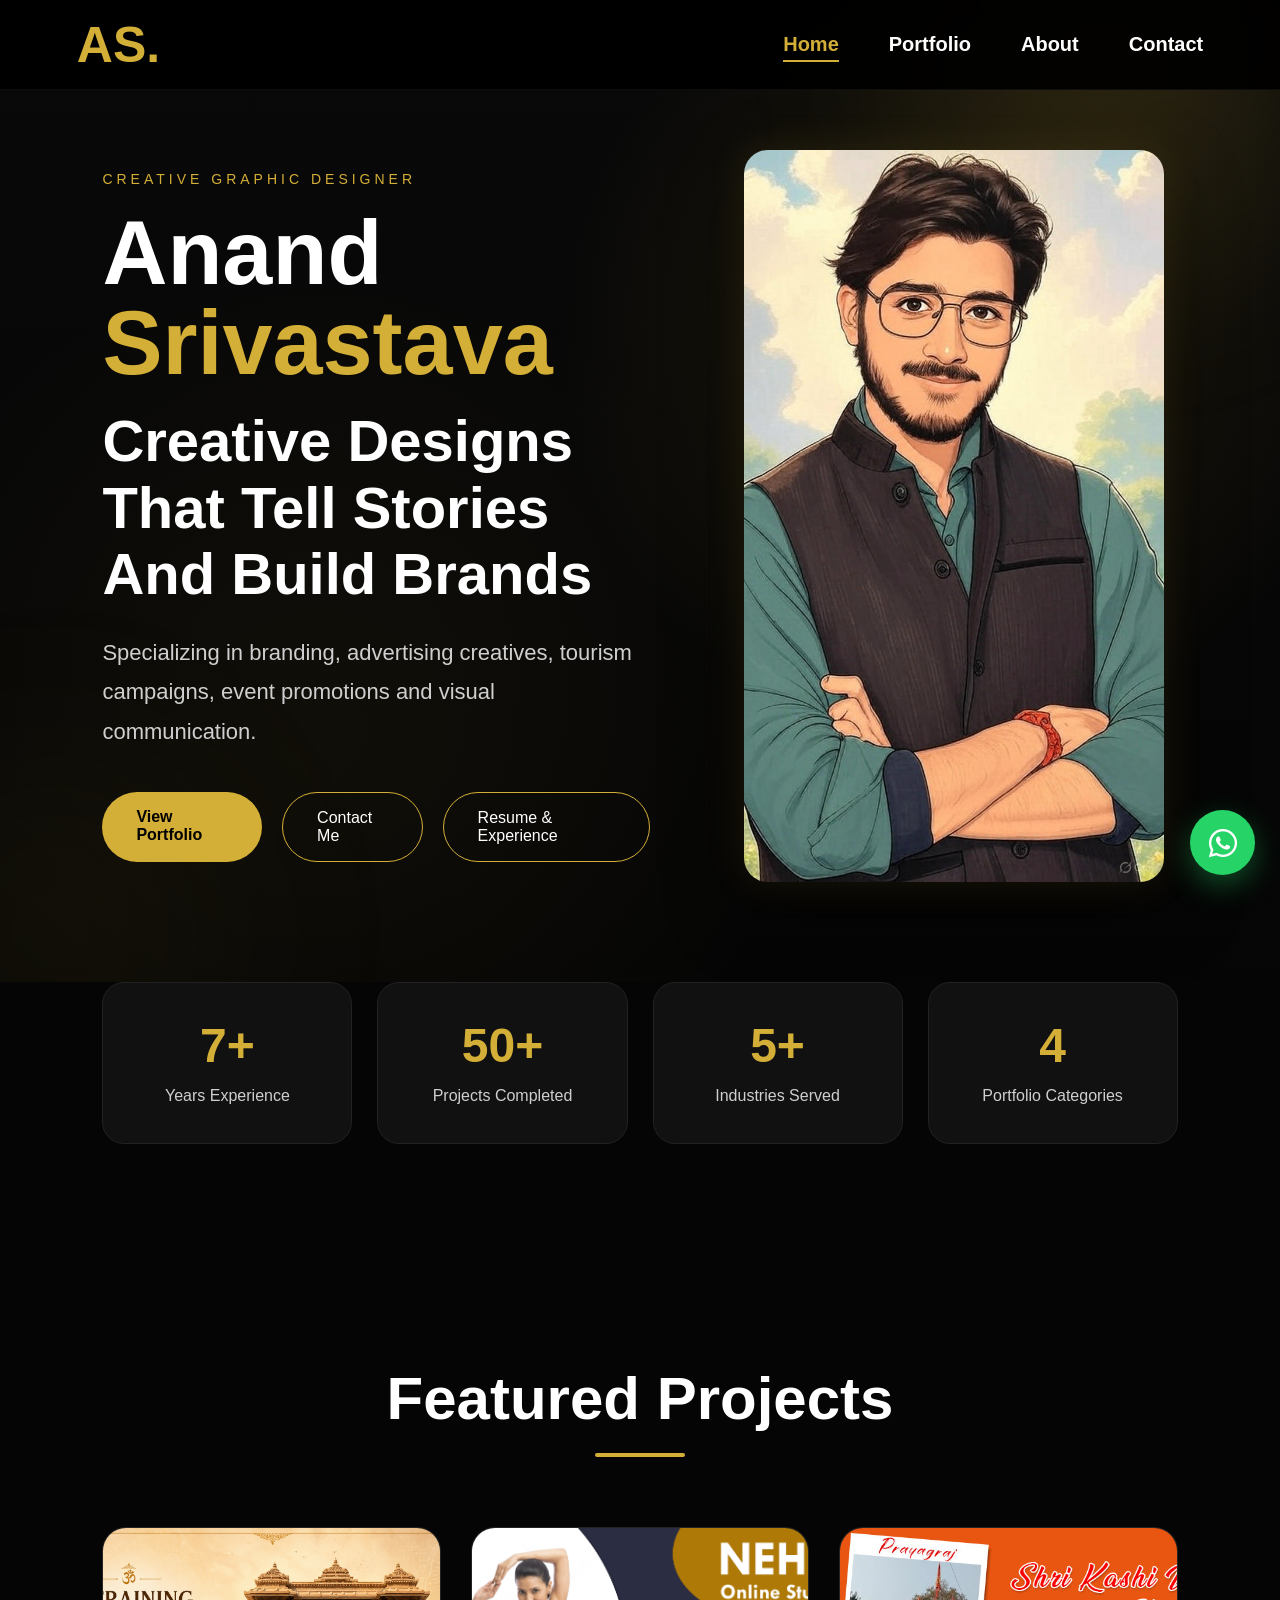
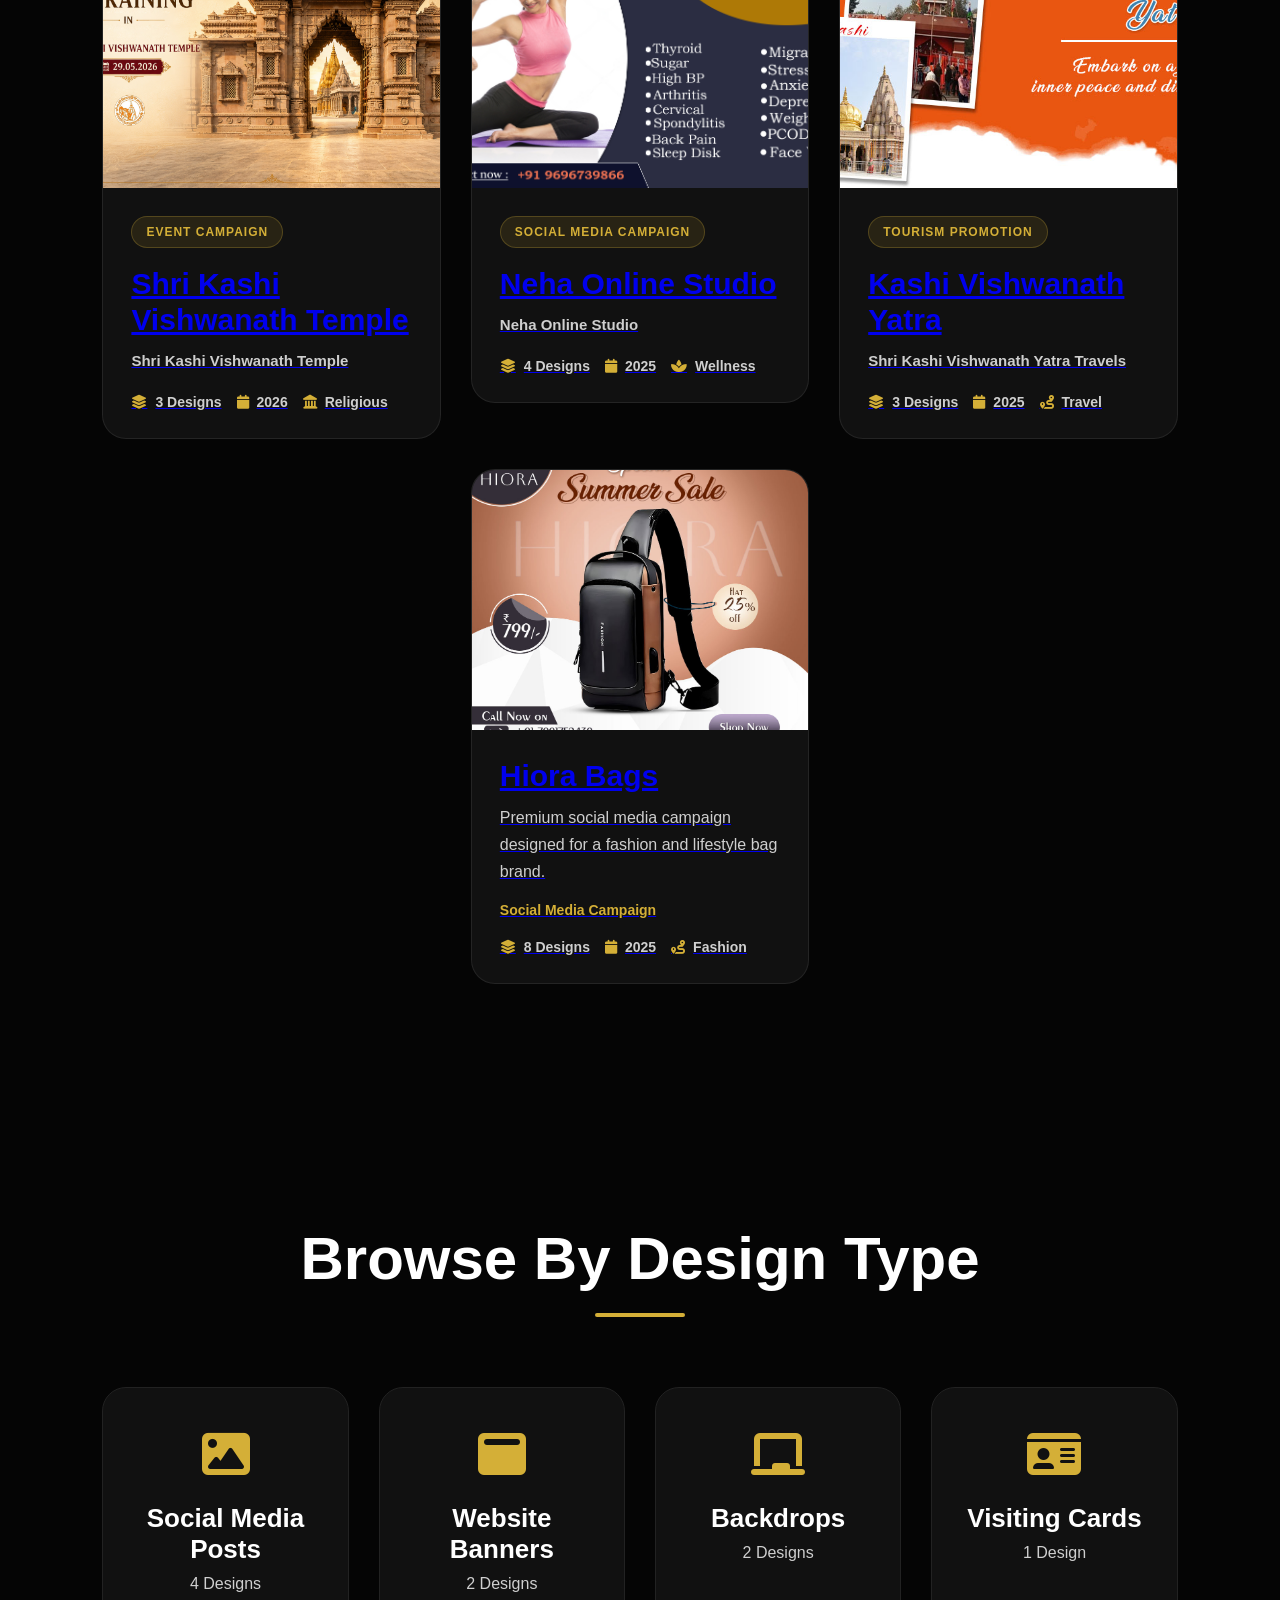
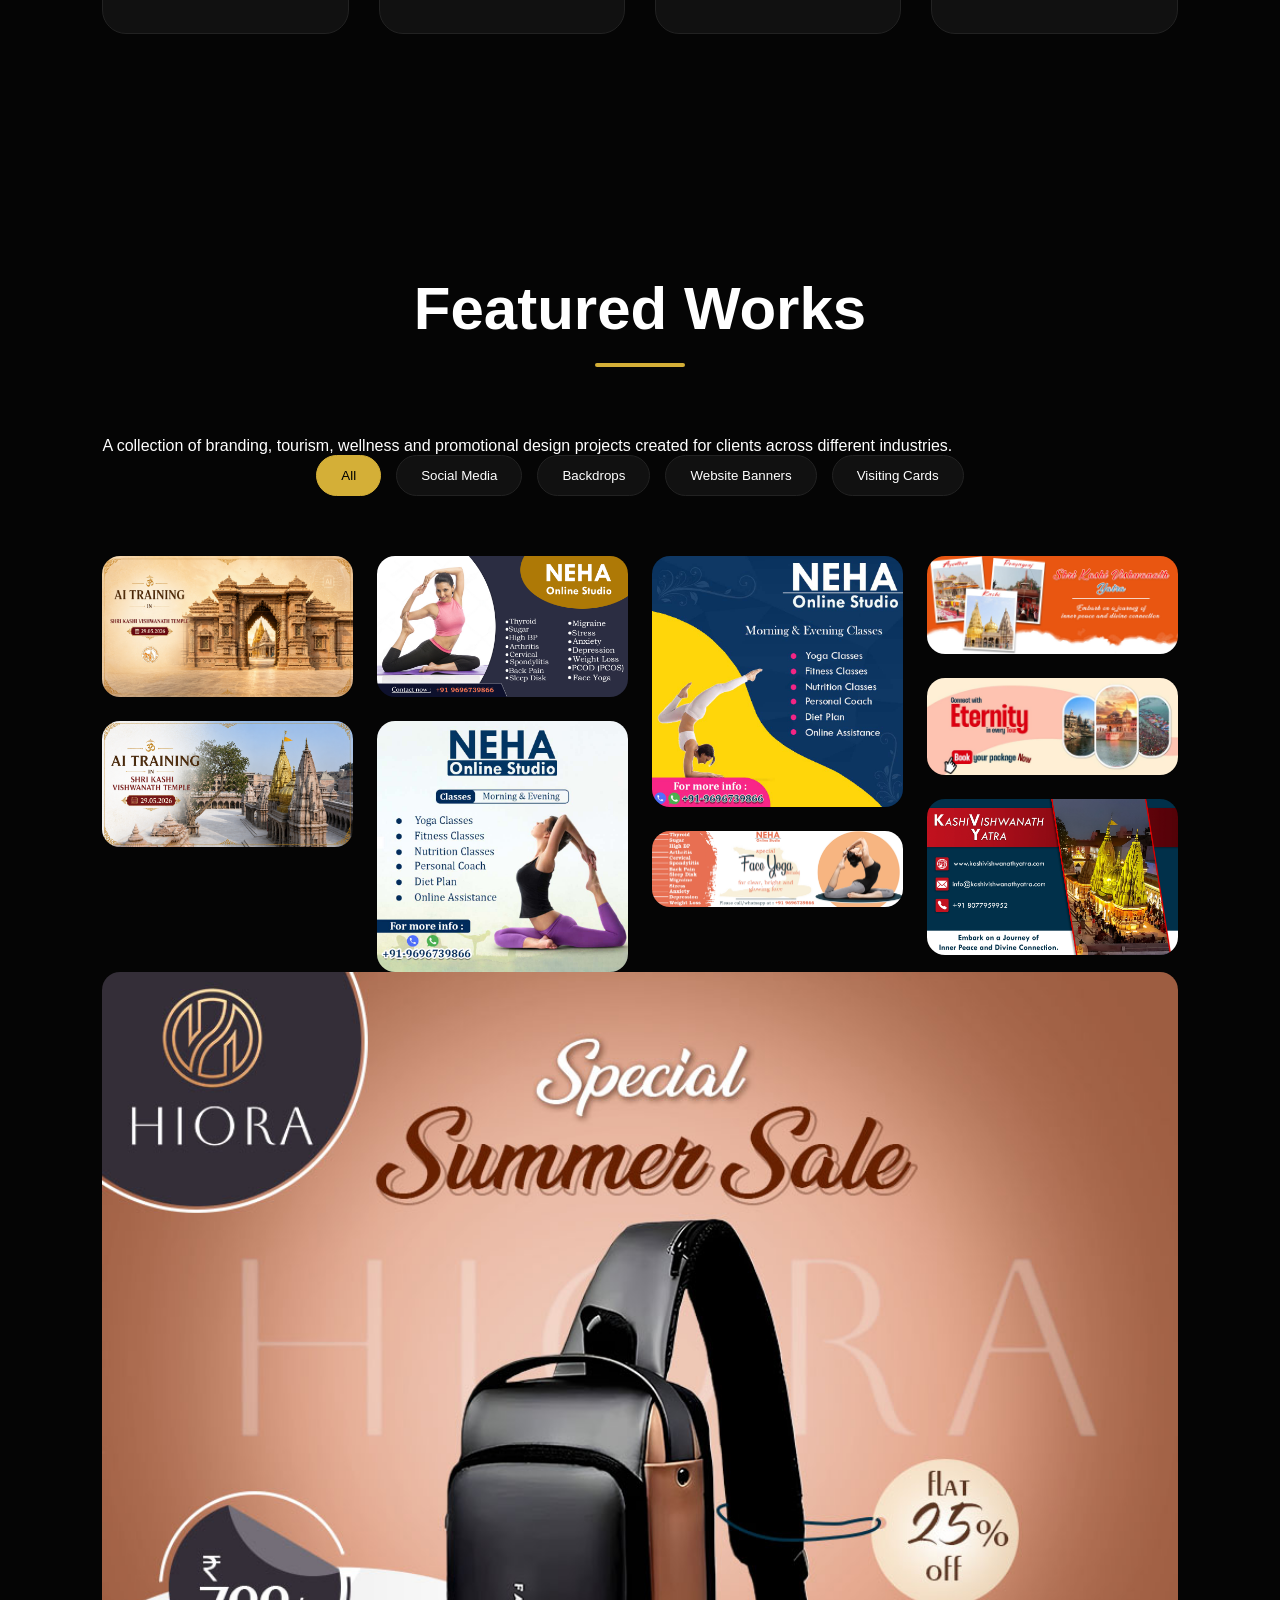
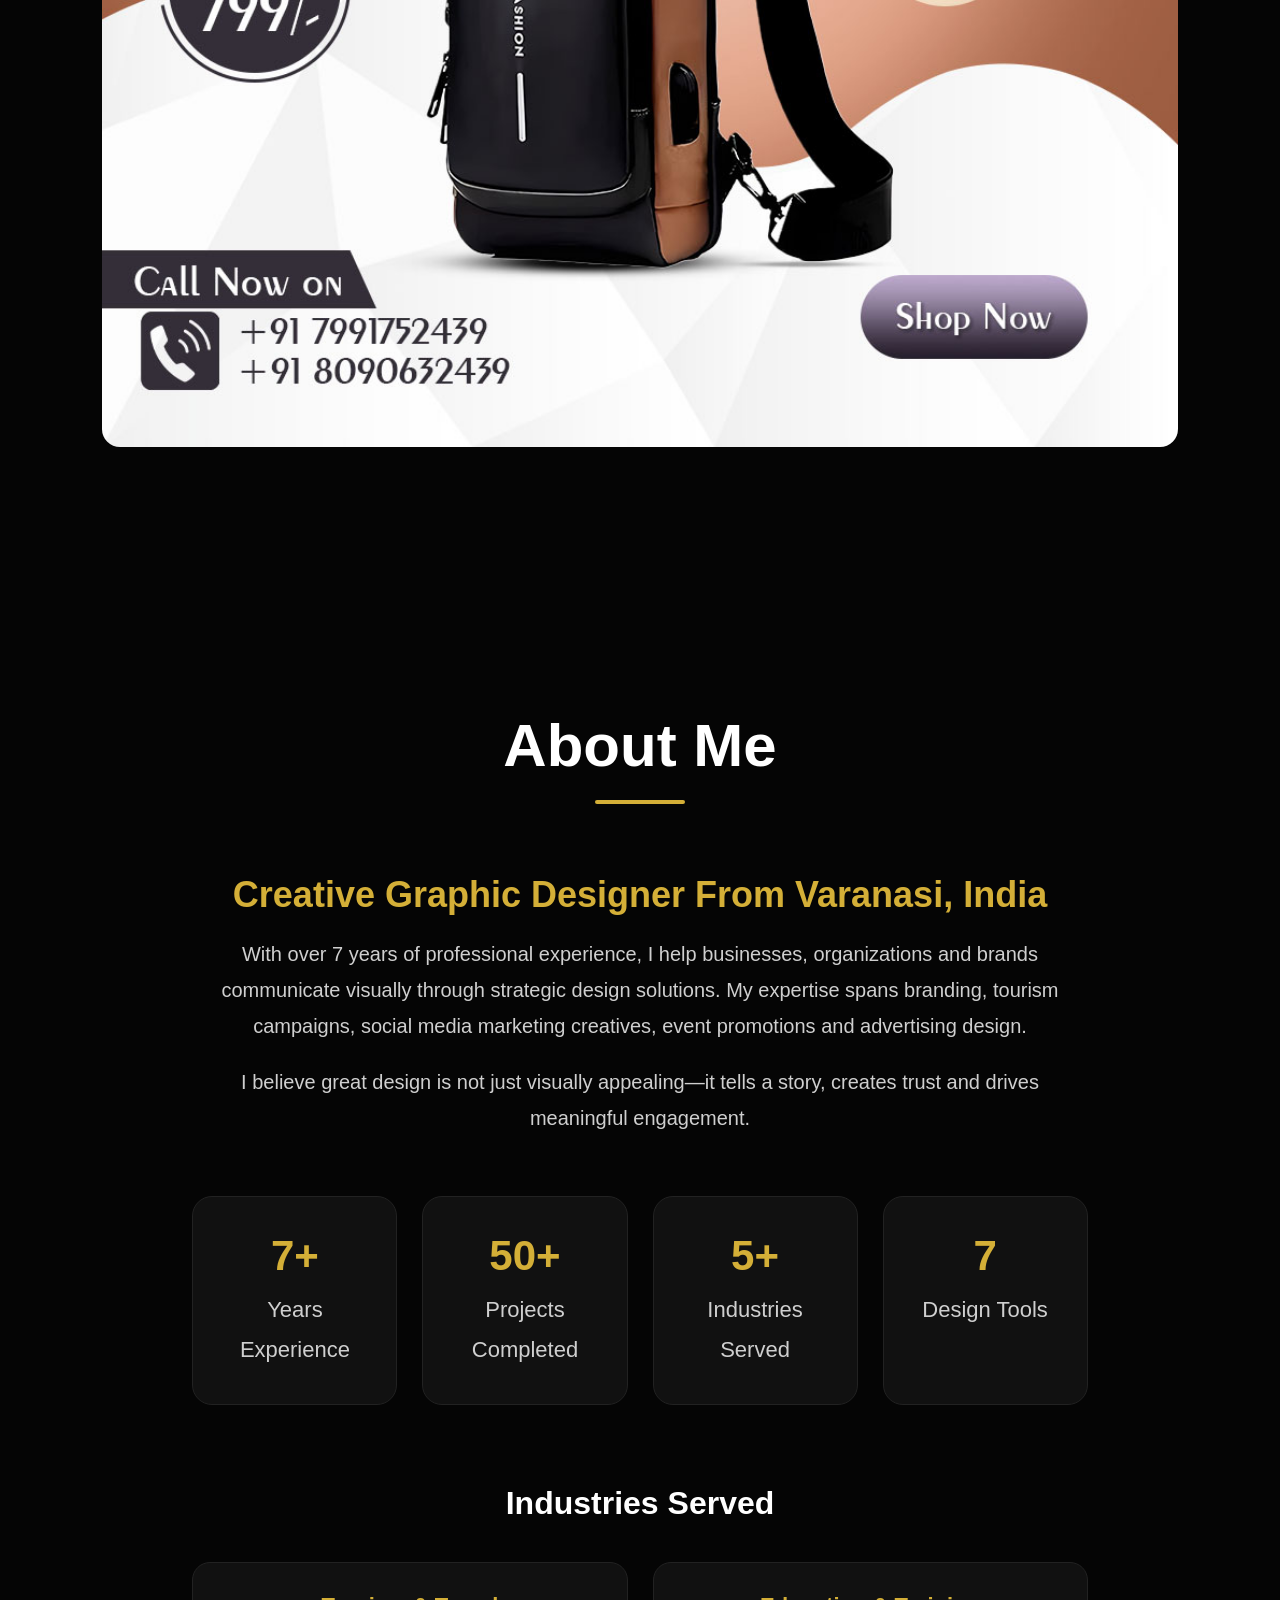
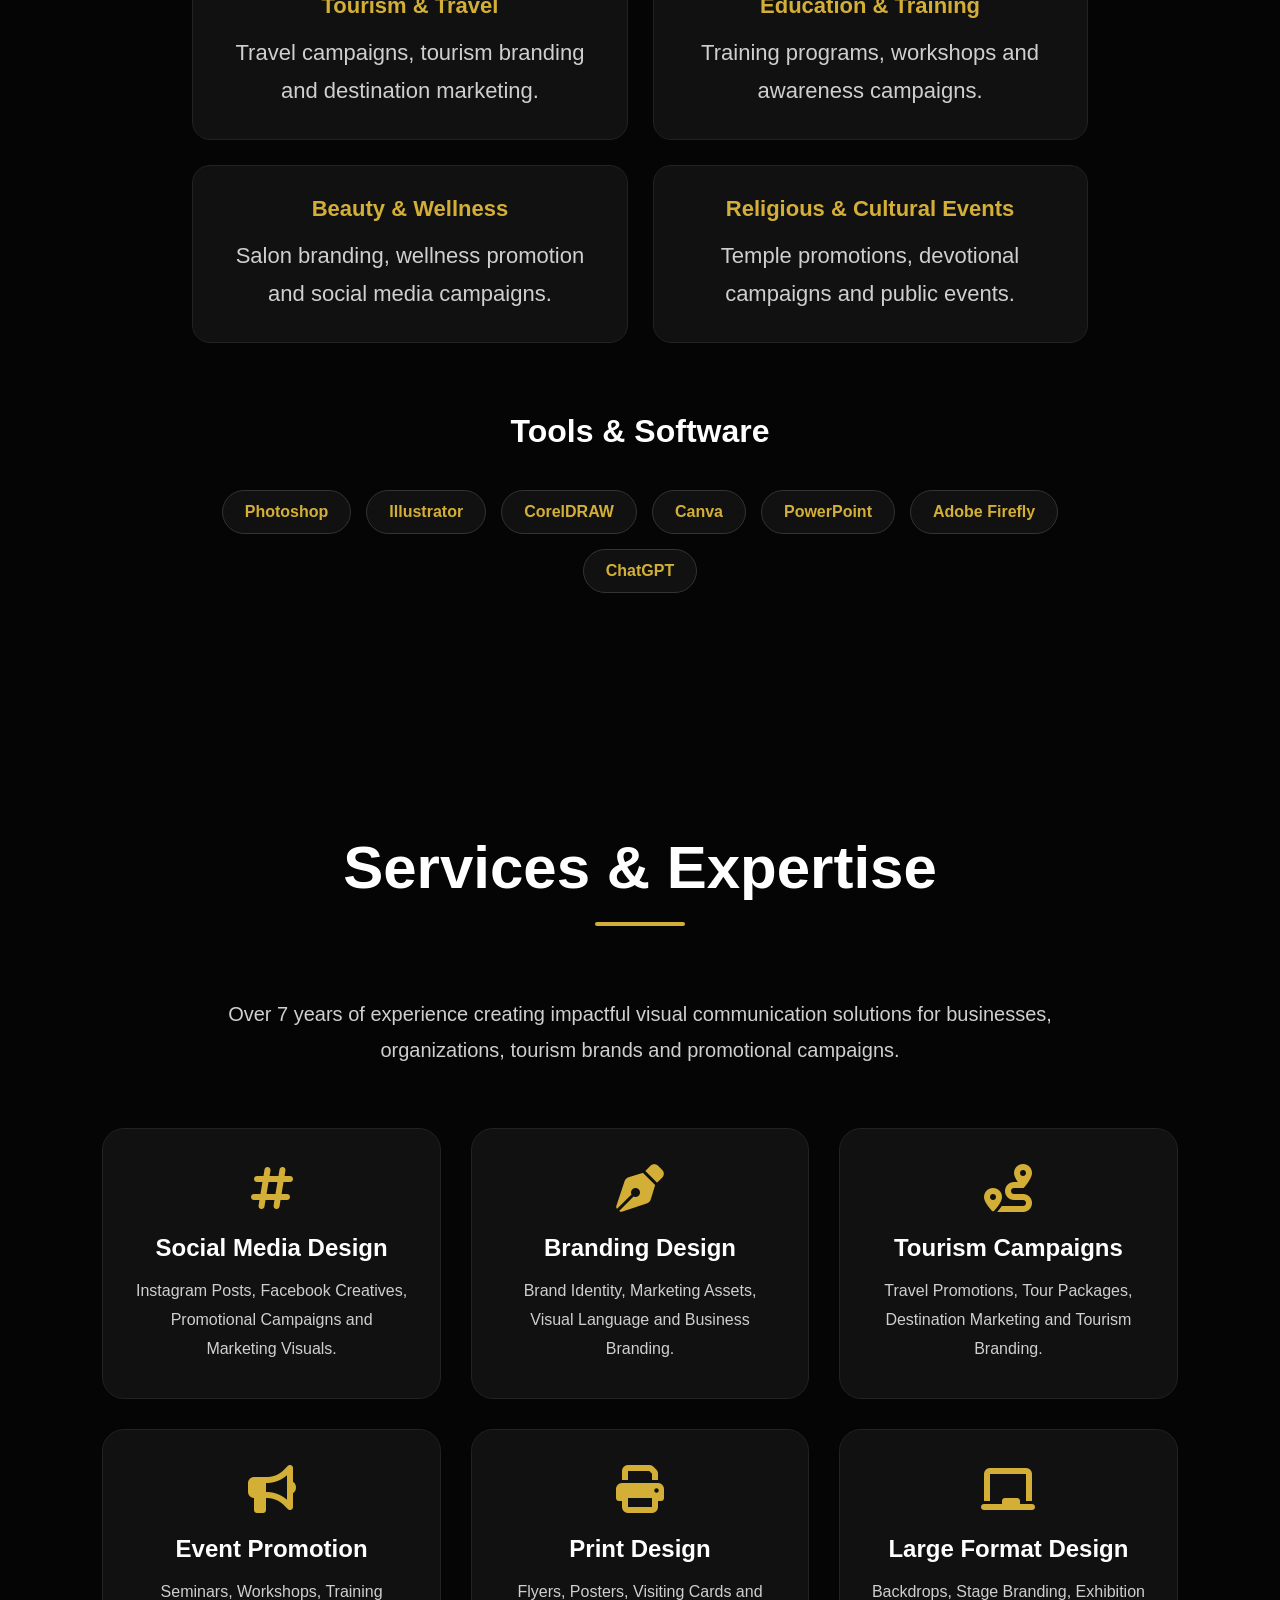
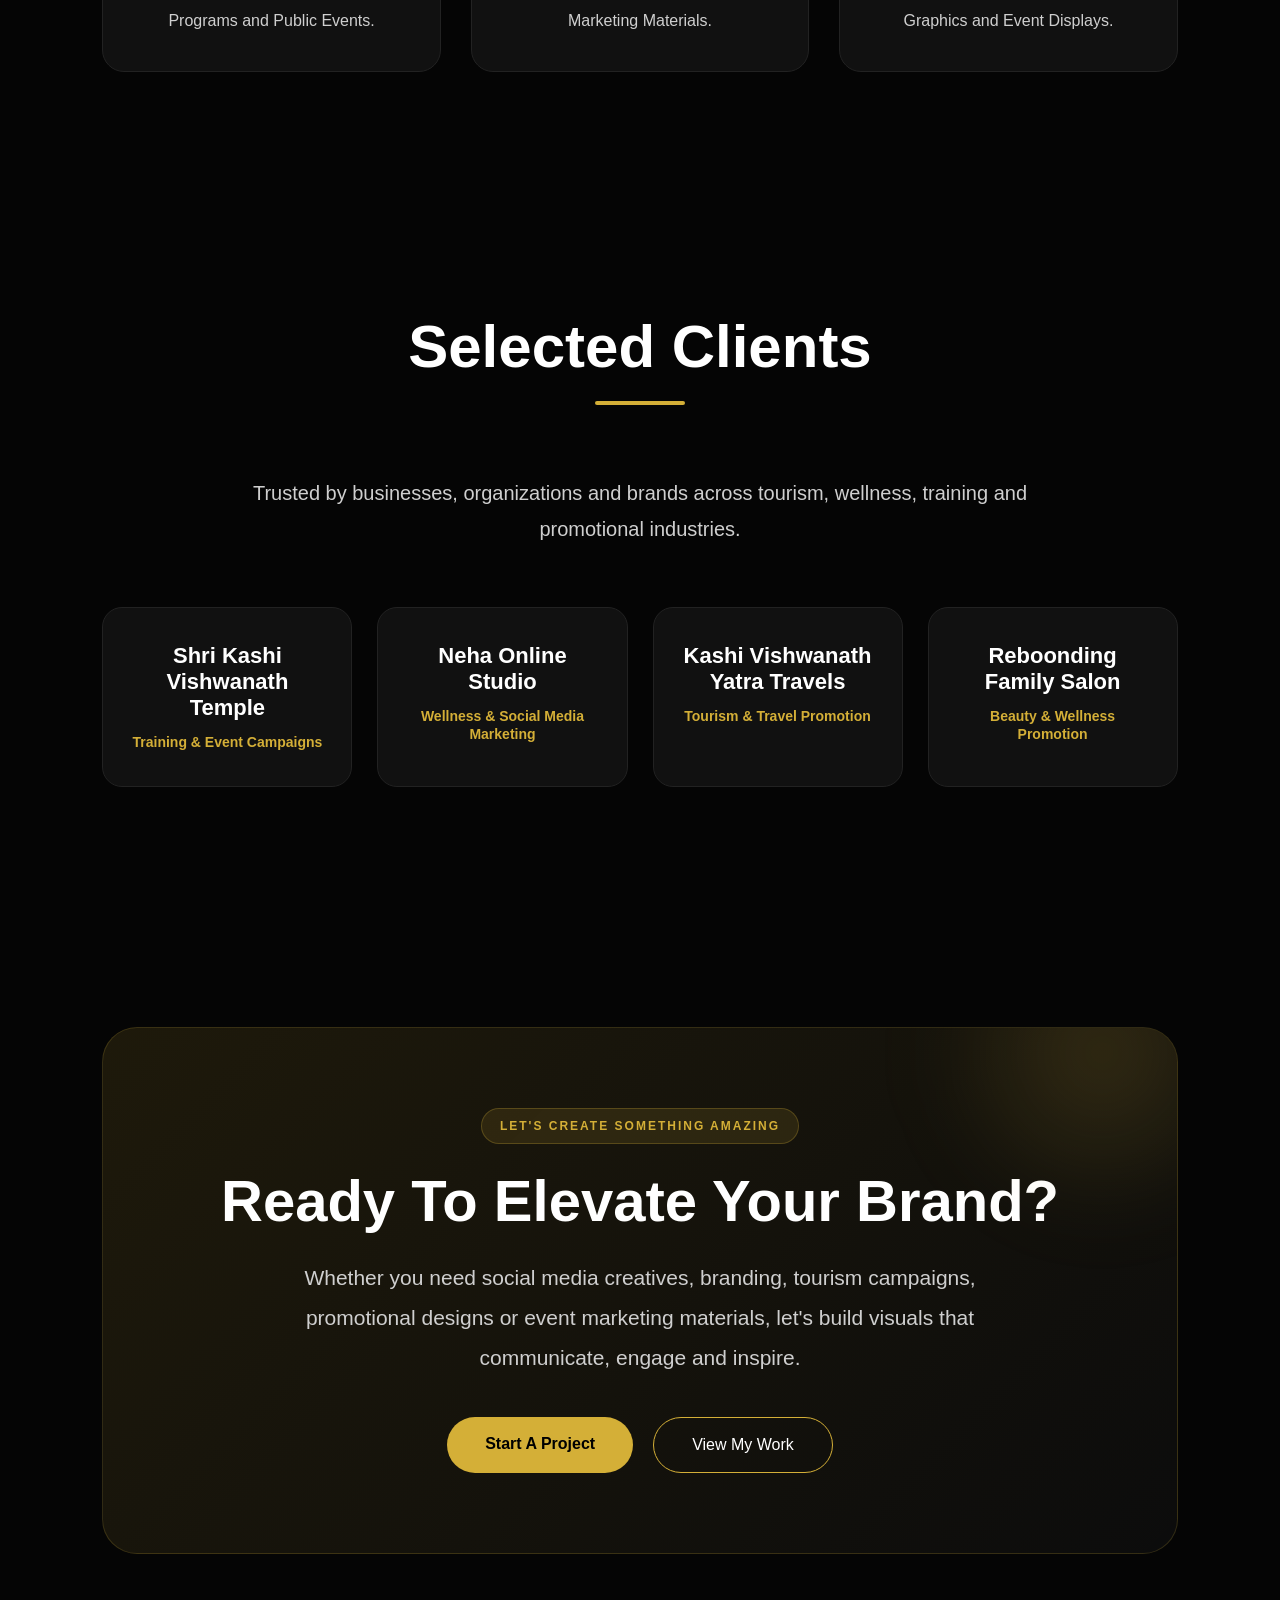
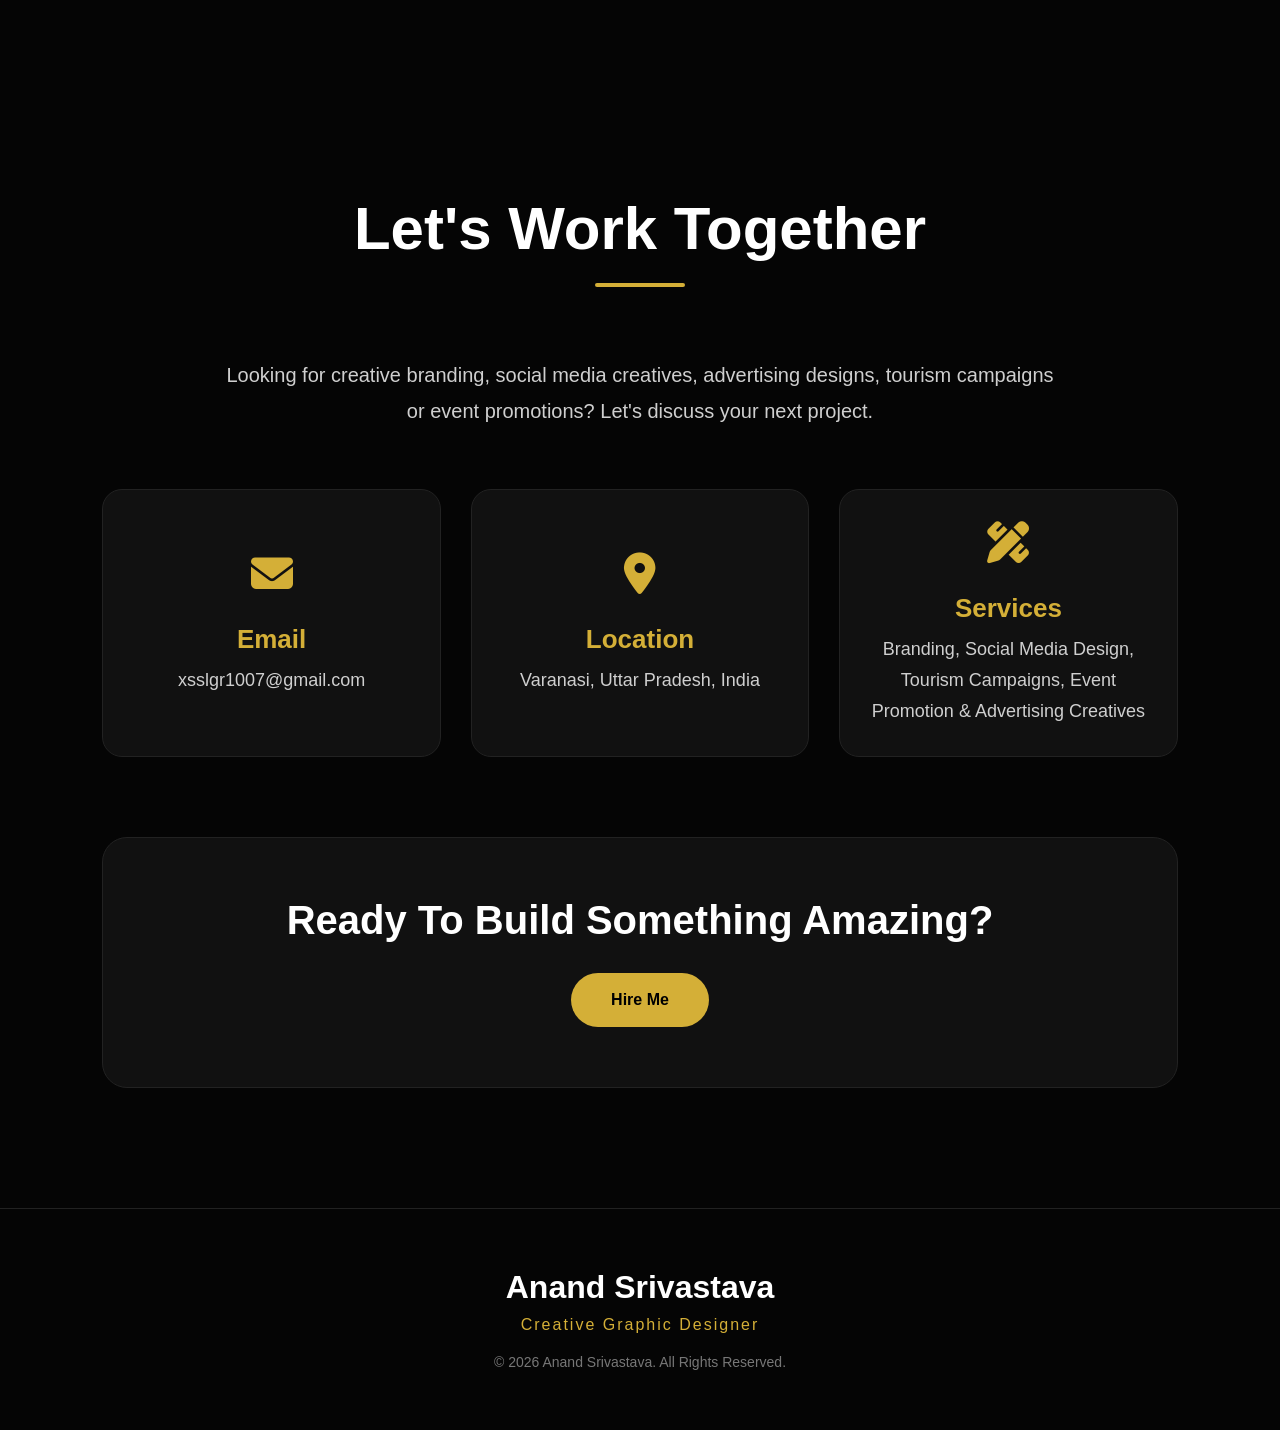
==== commit df7f4bae: ".." ====
--- a/index.html
+++ b/index.html
@@ -372,7 +372,7 @@
 
             <span>
                 <i class="fas fa-layer-group"></i>
-                3 Designs
+                8 Designs
             </span>
 
             <span>
@@ -382,7 +382,7 @@
 
             <span>
                 <i class="fas fa-route"></i>
-                Travel
+                Fashion
             </span>
 
 </div>
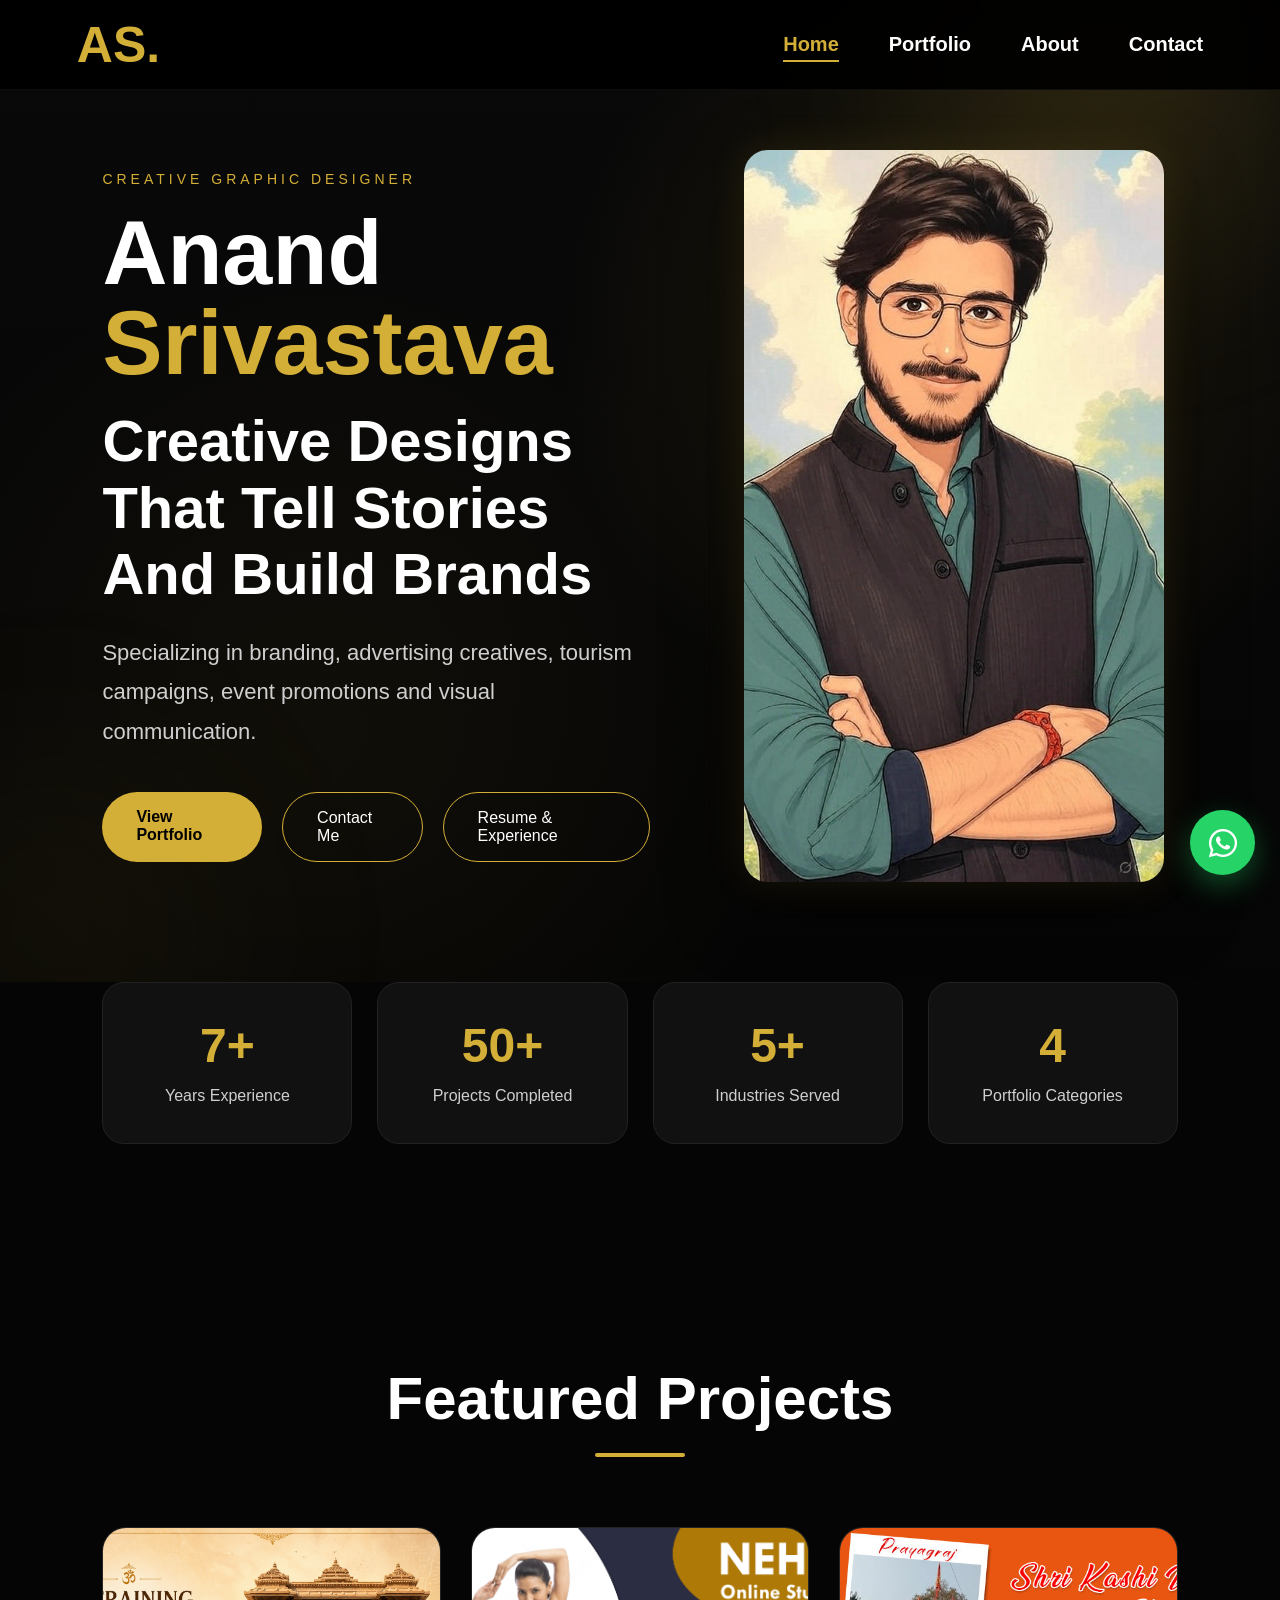
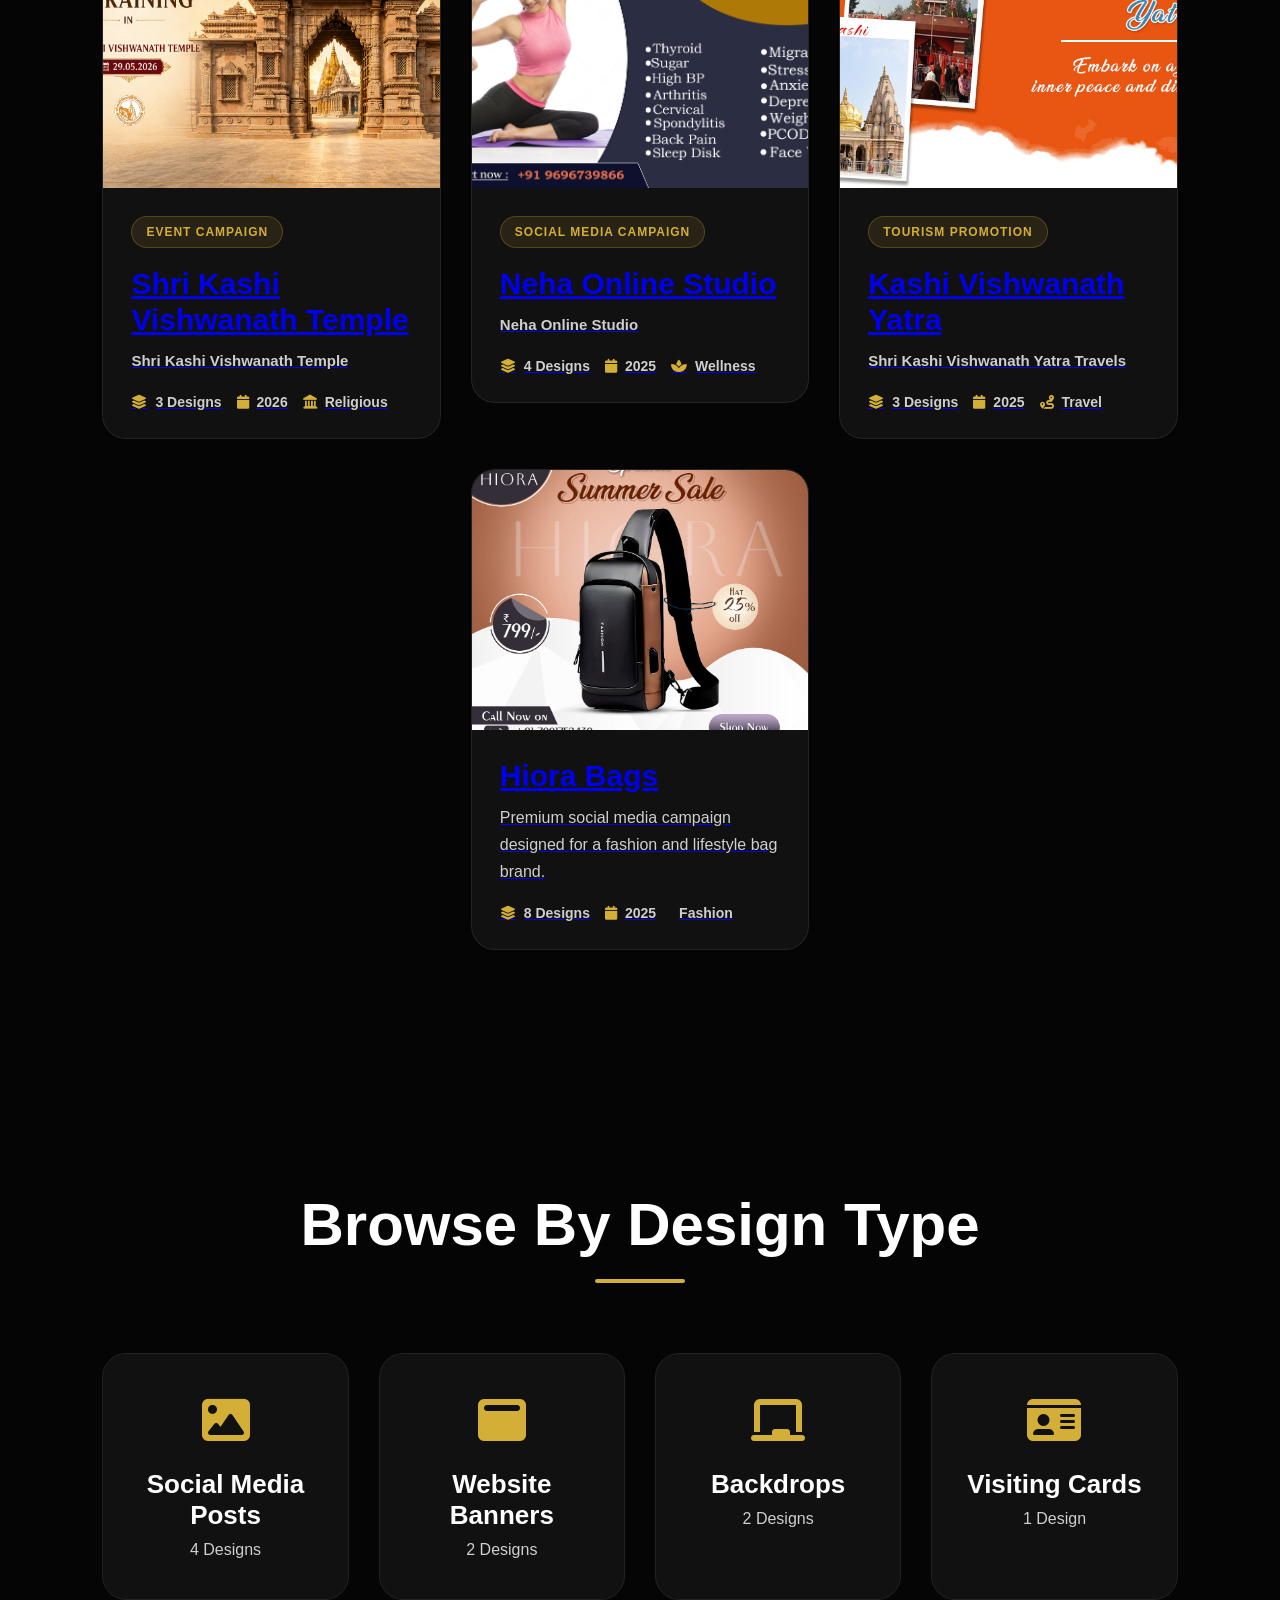
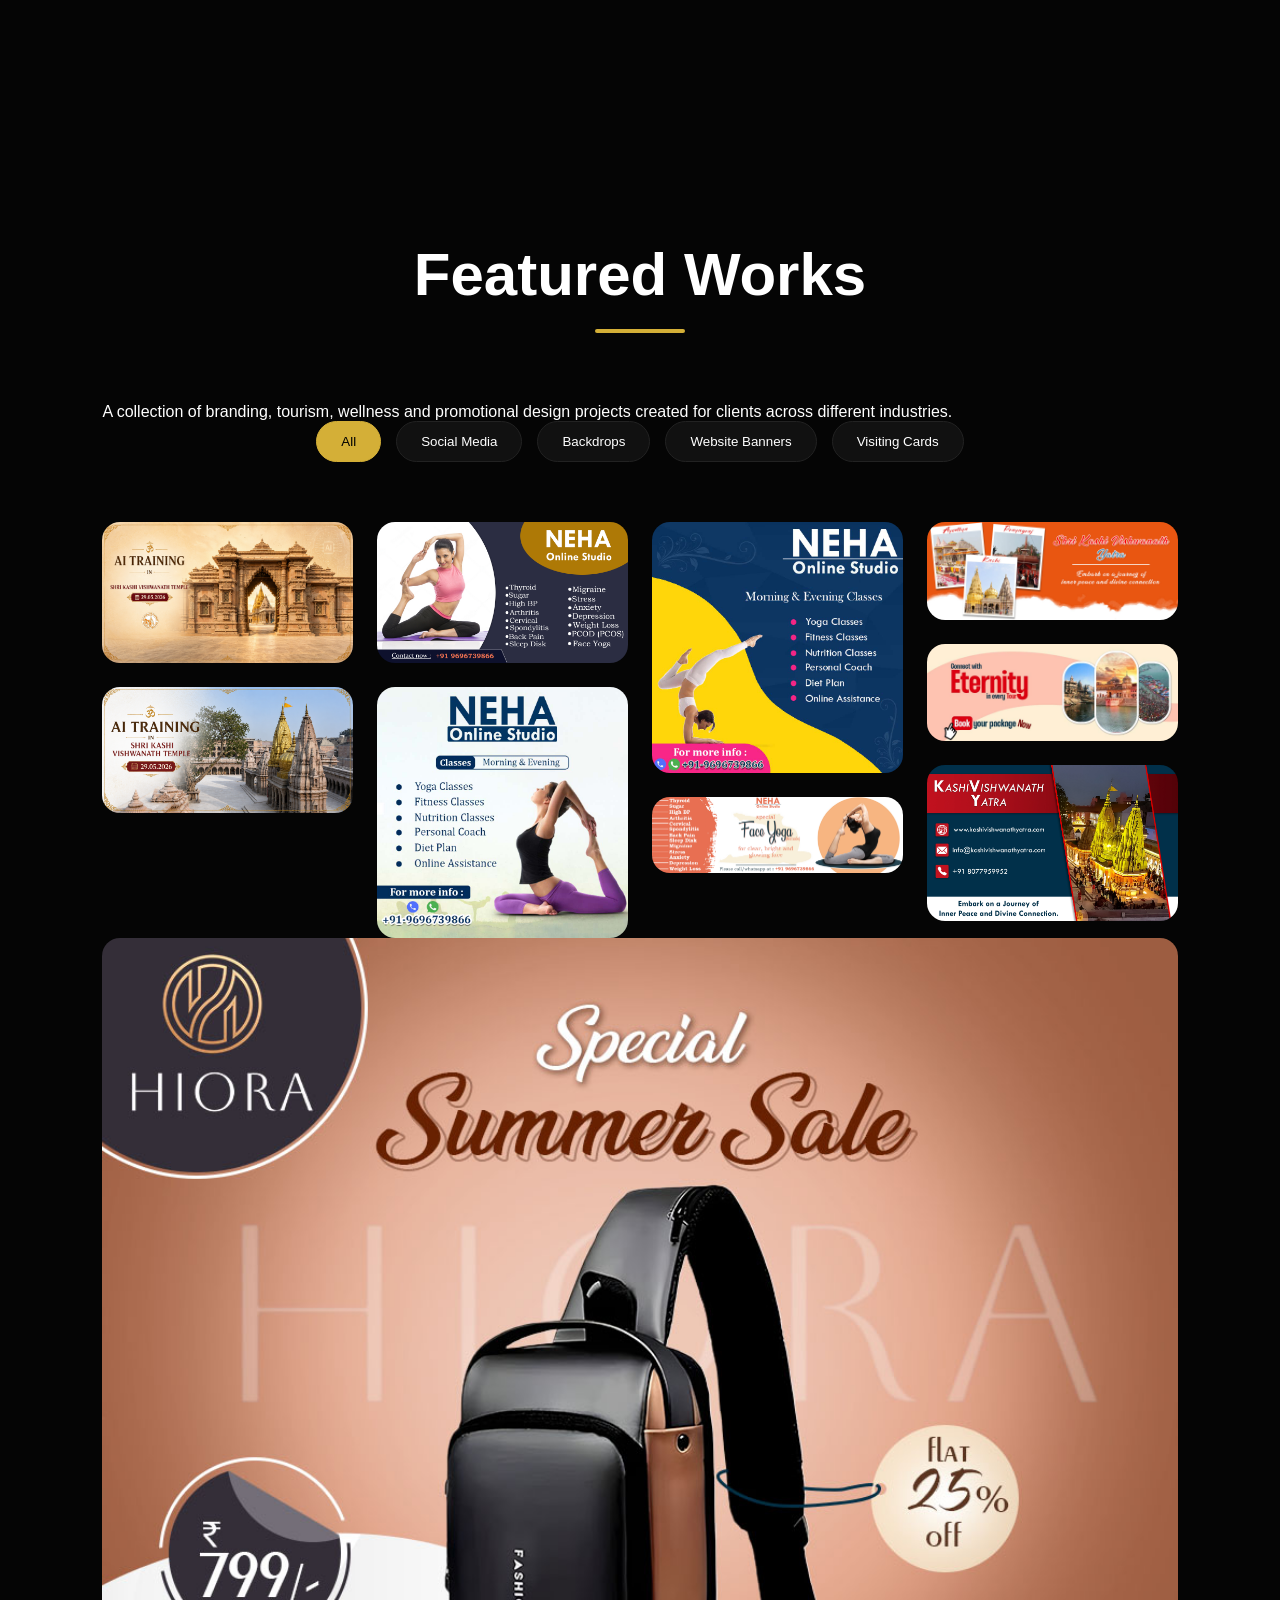
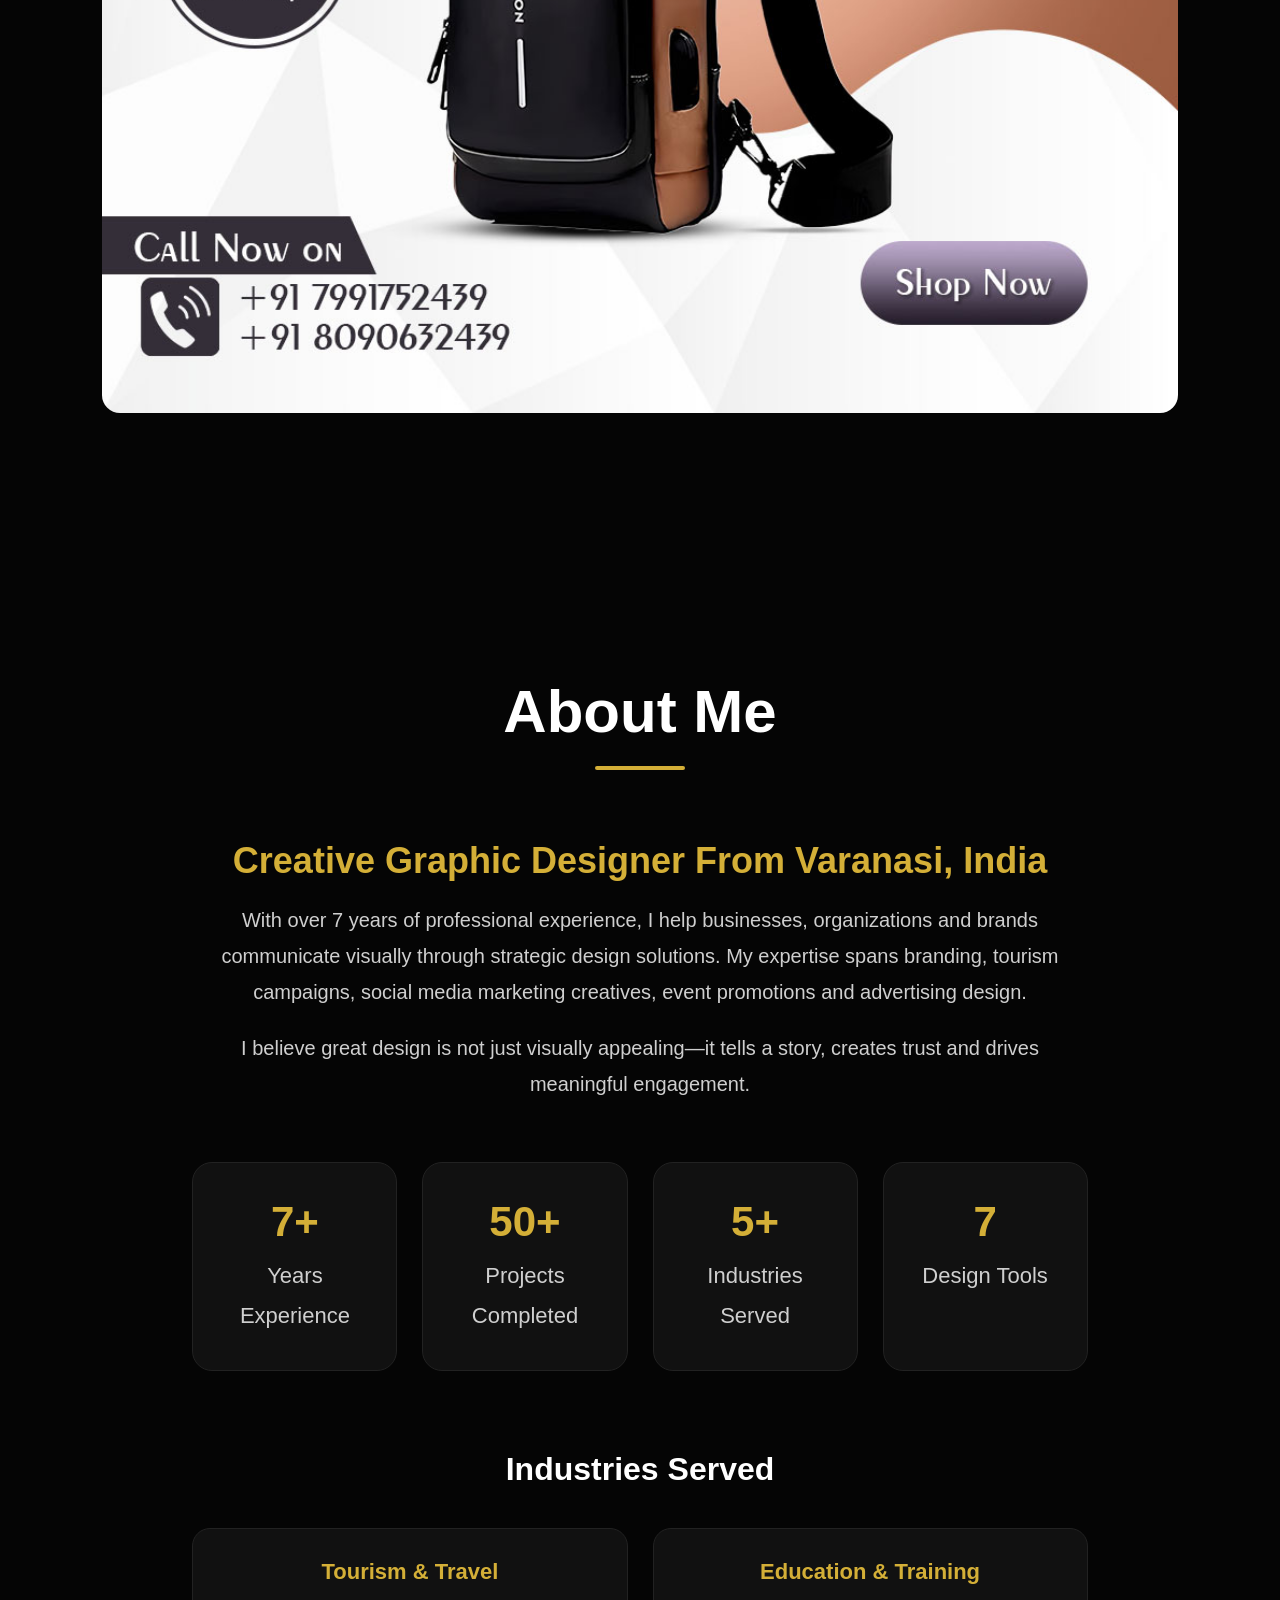
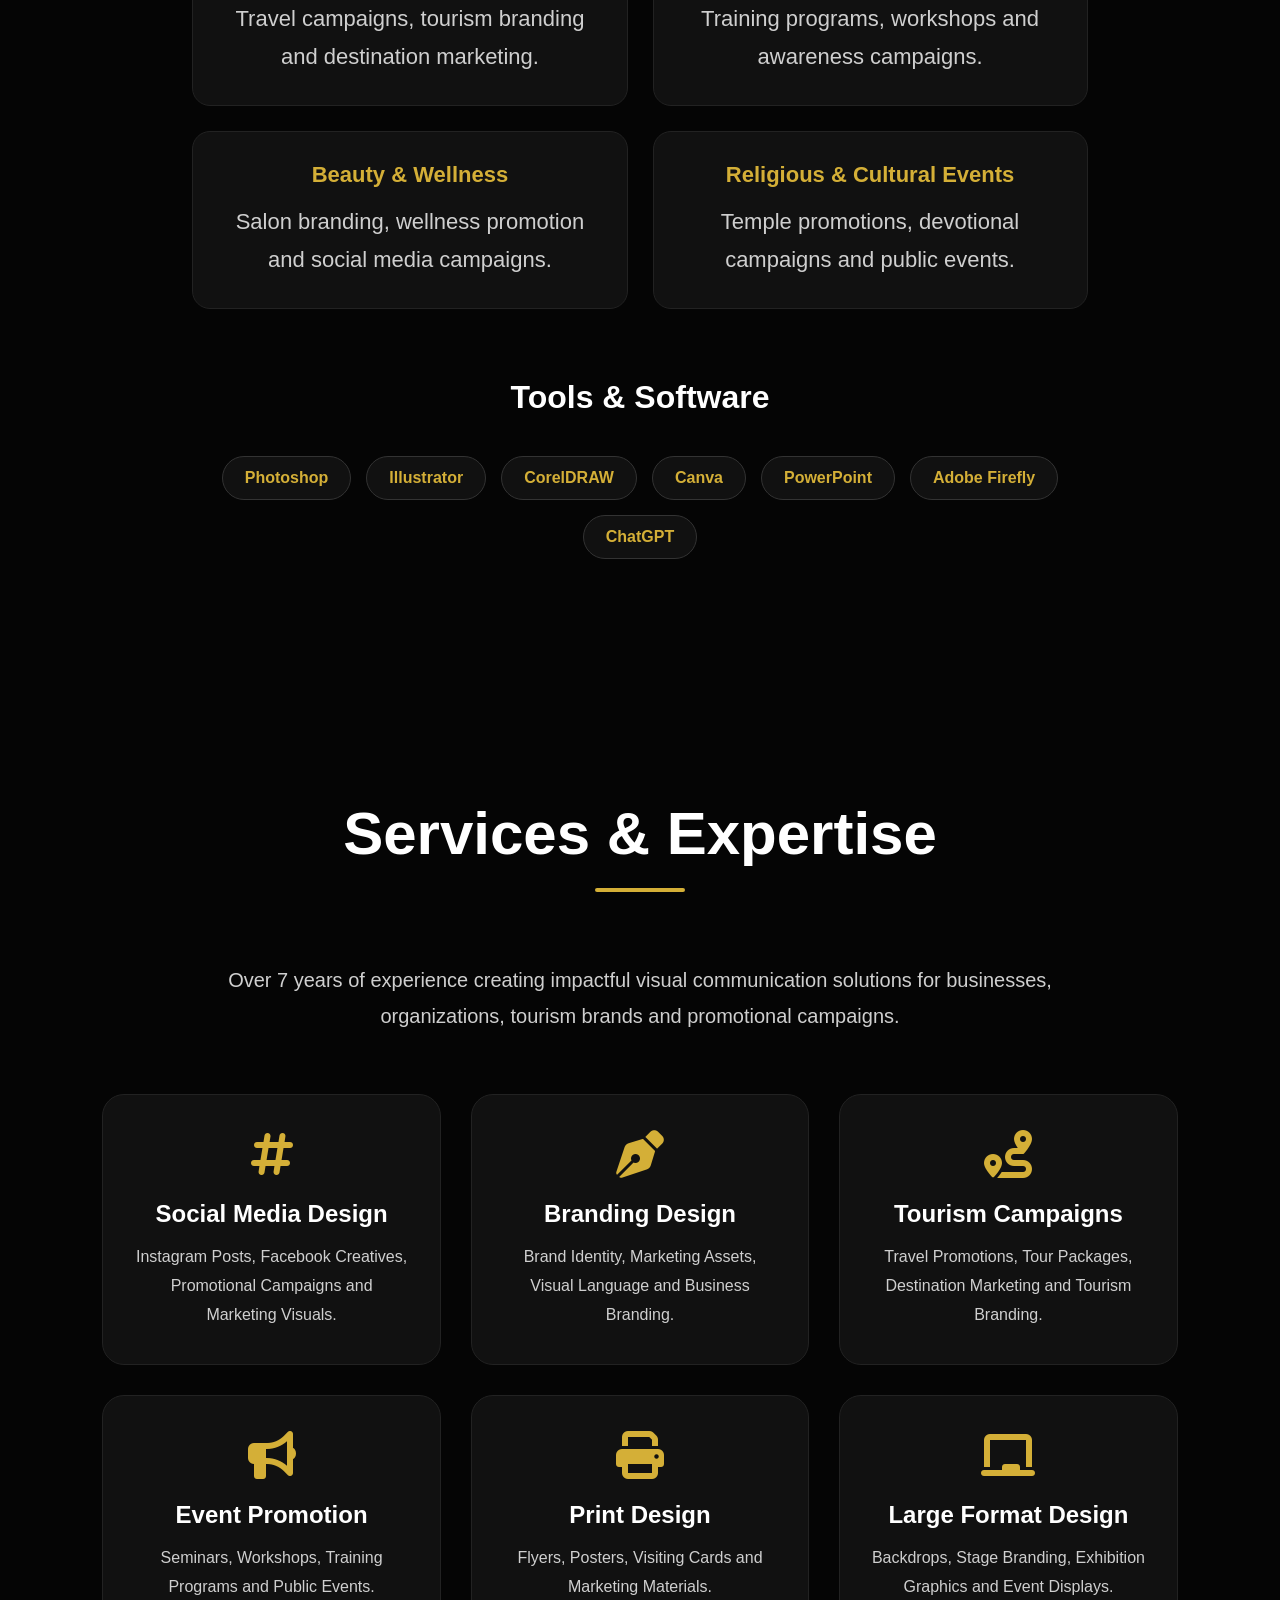
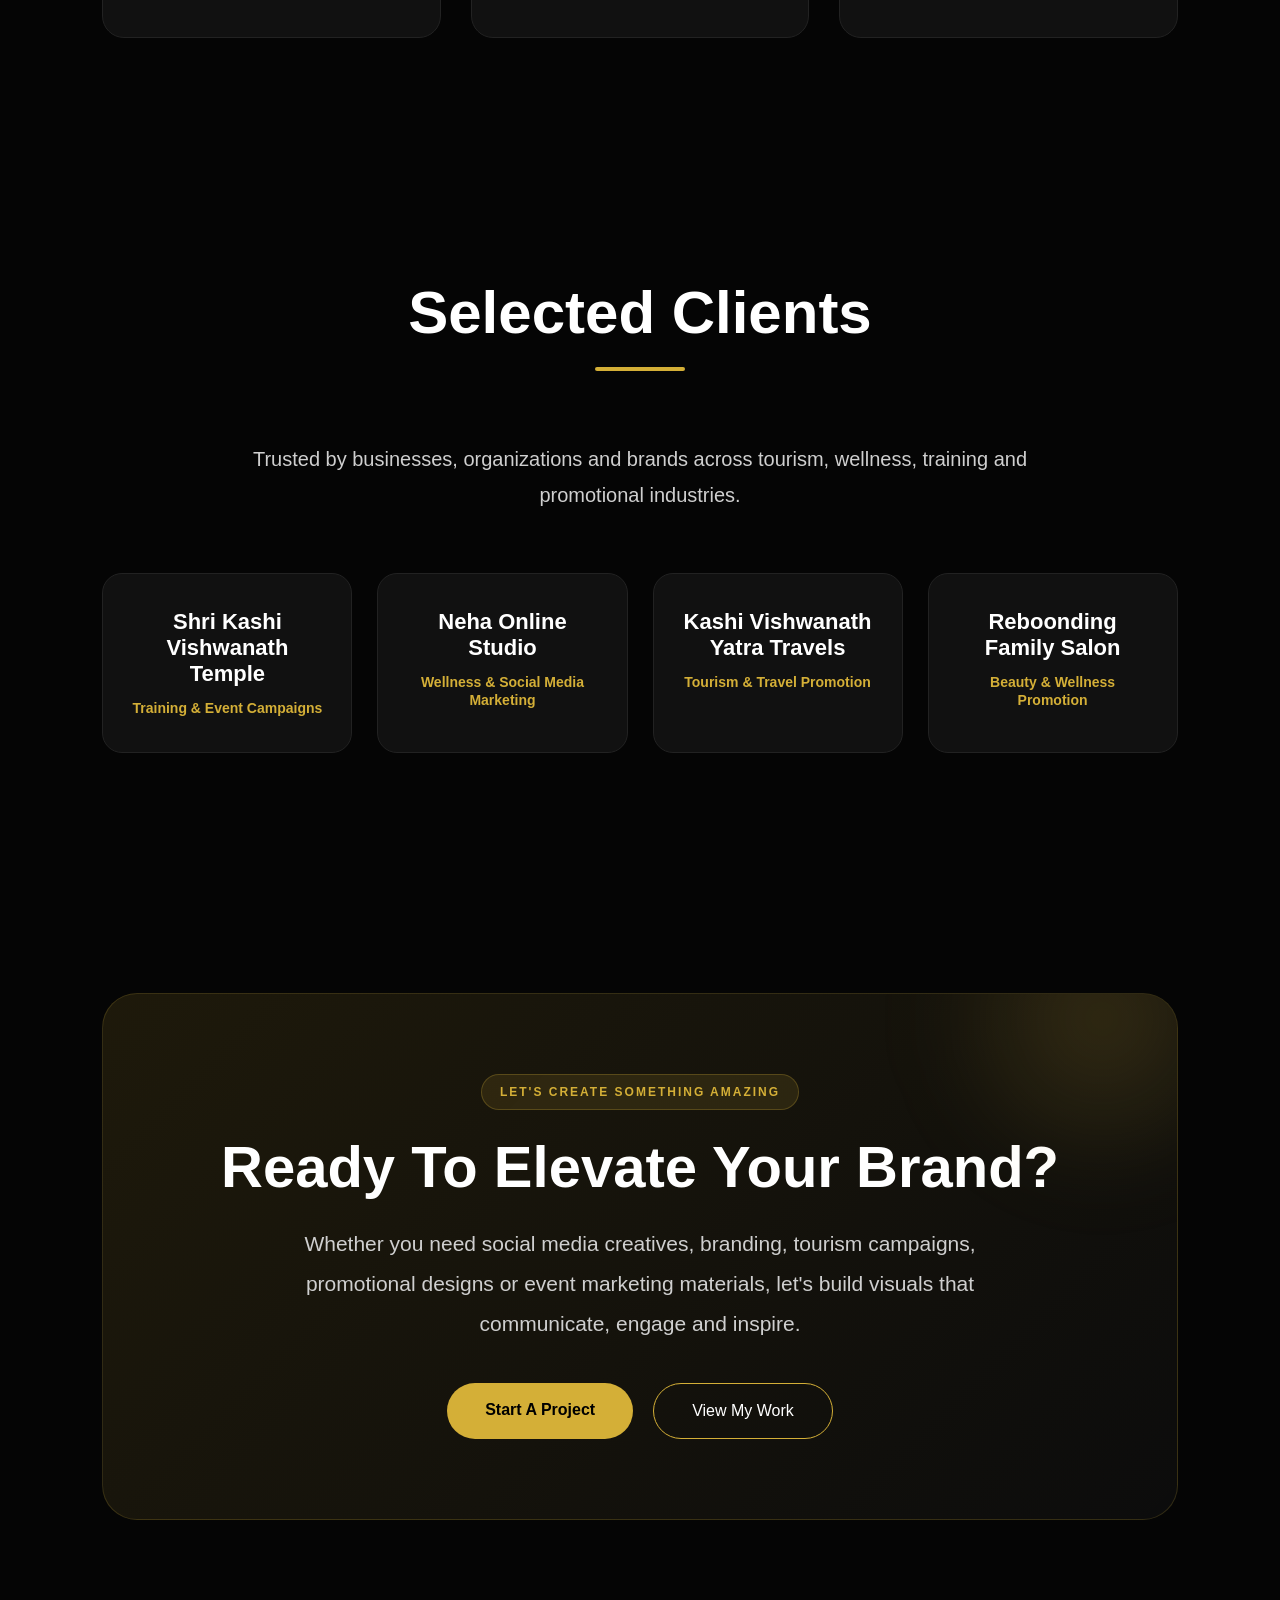
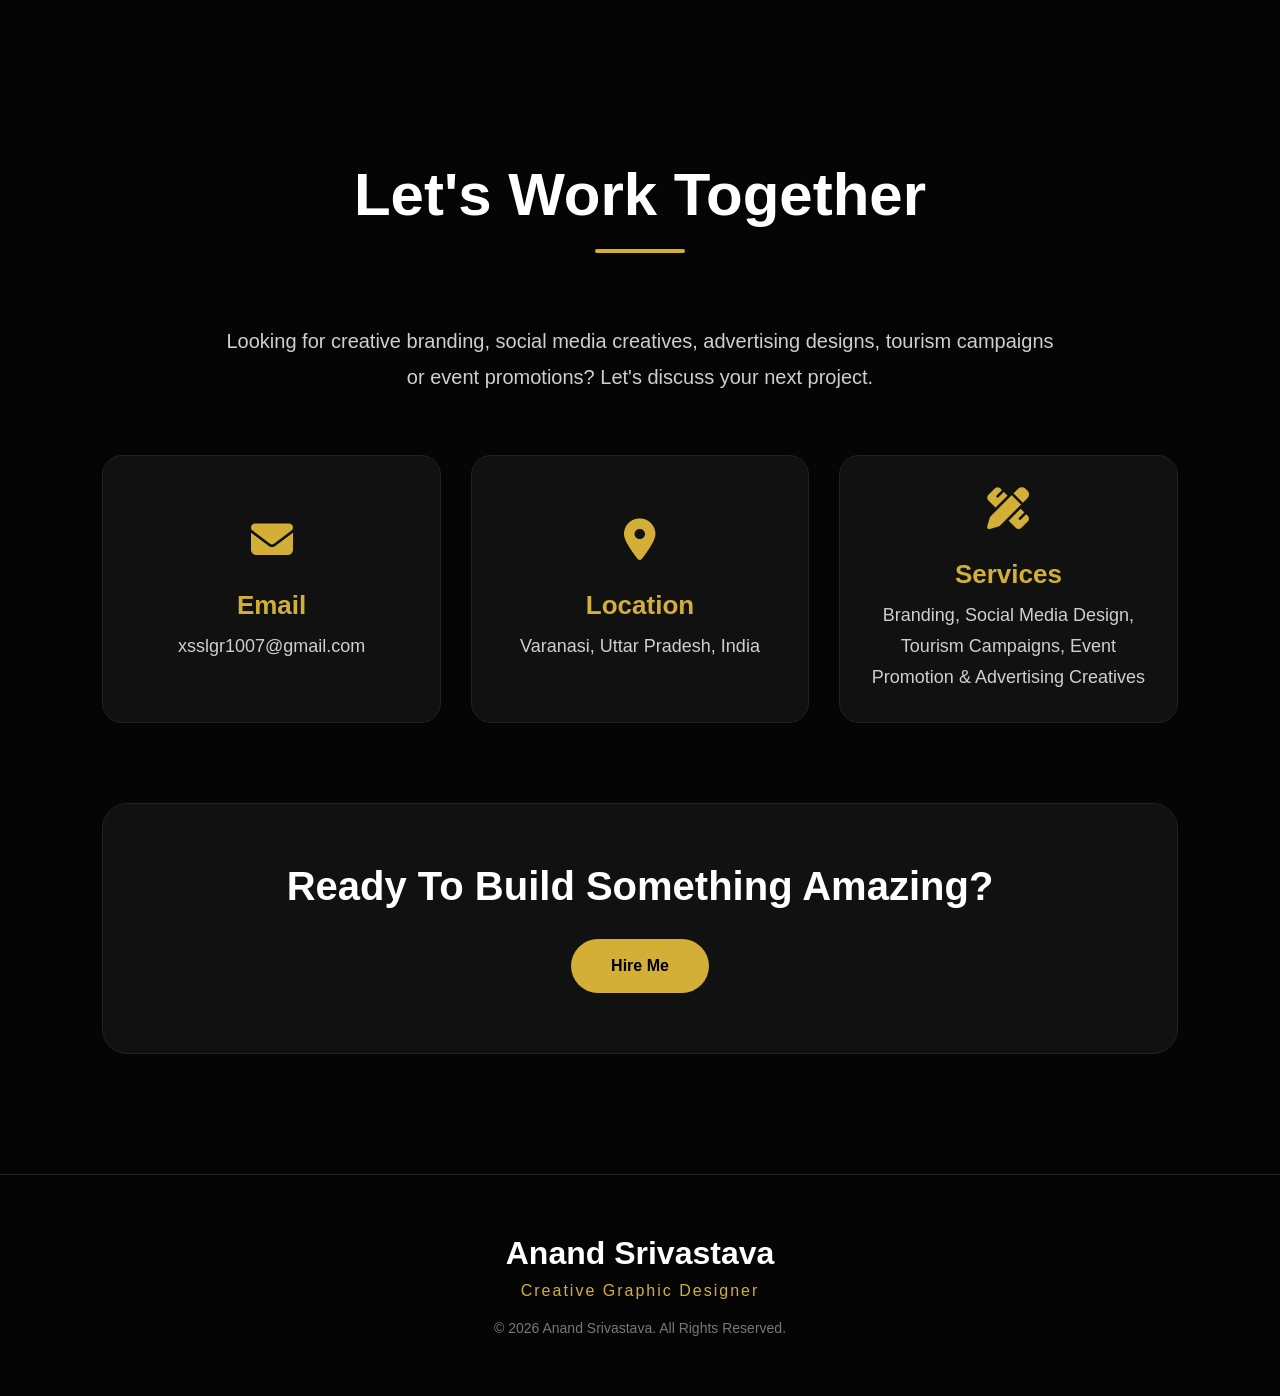
==== commit cb8b6e5c: "." ====
--- a/index.html
+++ b/index.html
@@ -364,10 +364,6 @@
 
 </p>
 
-<span>
-Social Media Campaign
-</span>
-
 <div class="project-info">
 
             <span>
@@ -381,7 +377,7 @@
             </span>
 
             <span>
-                <i class="fas fa-route"></i>
+                <i class="fas fa-bag-shpping"></i>
                 Fashion
             </span>
 
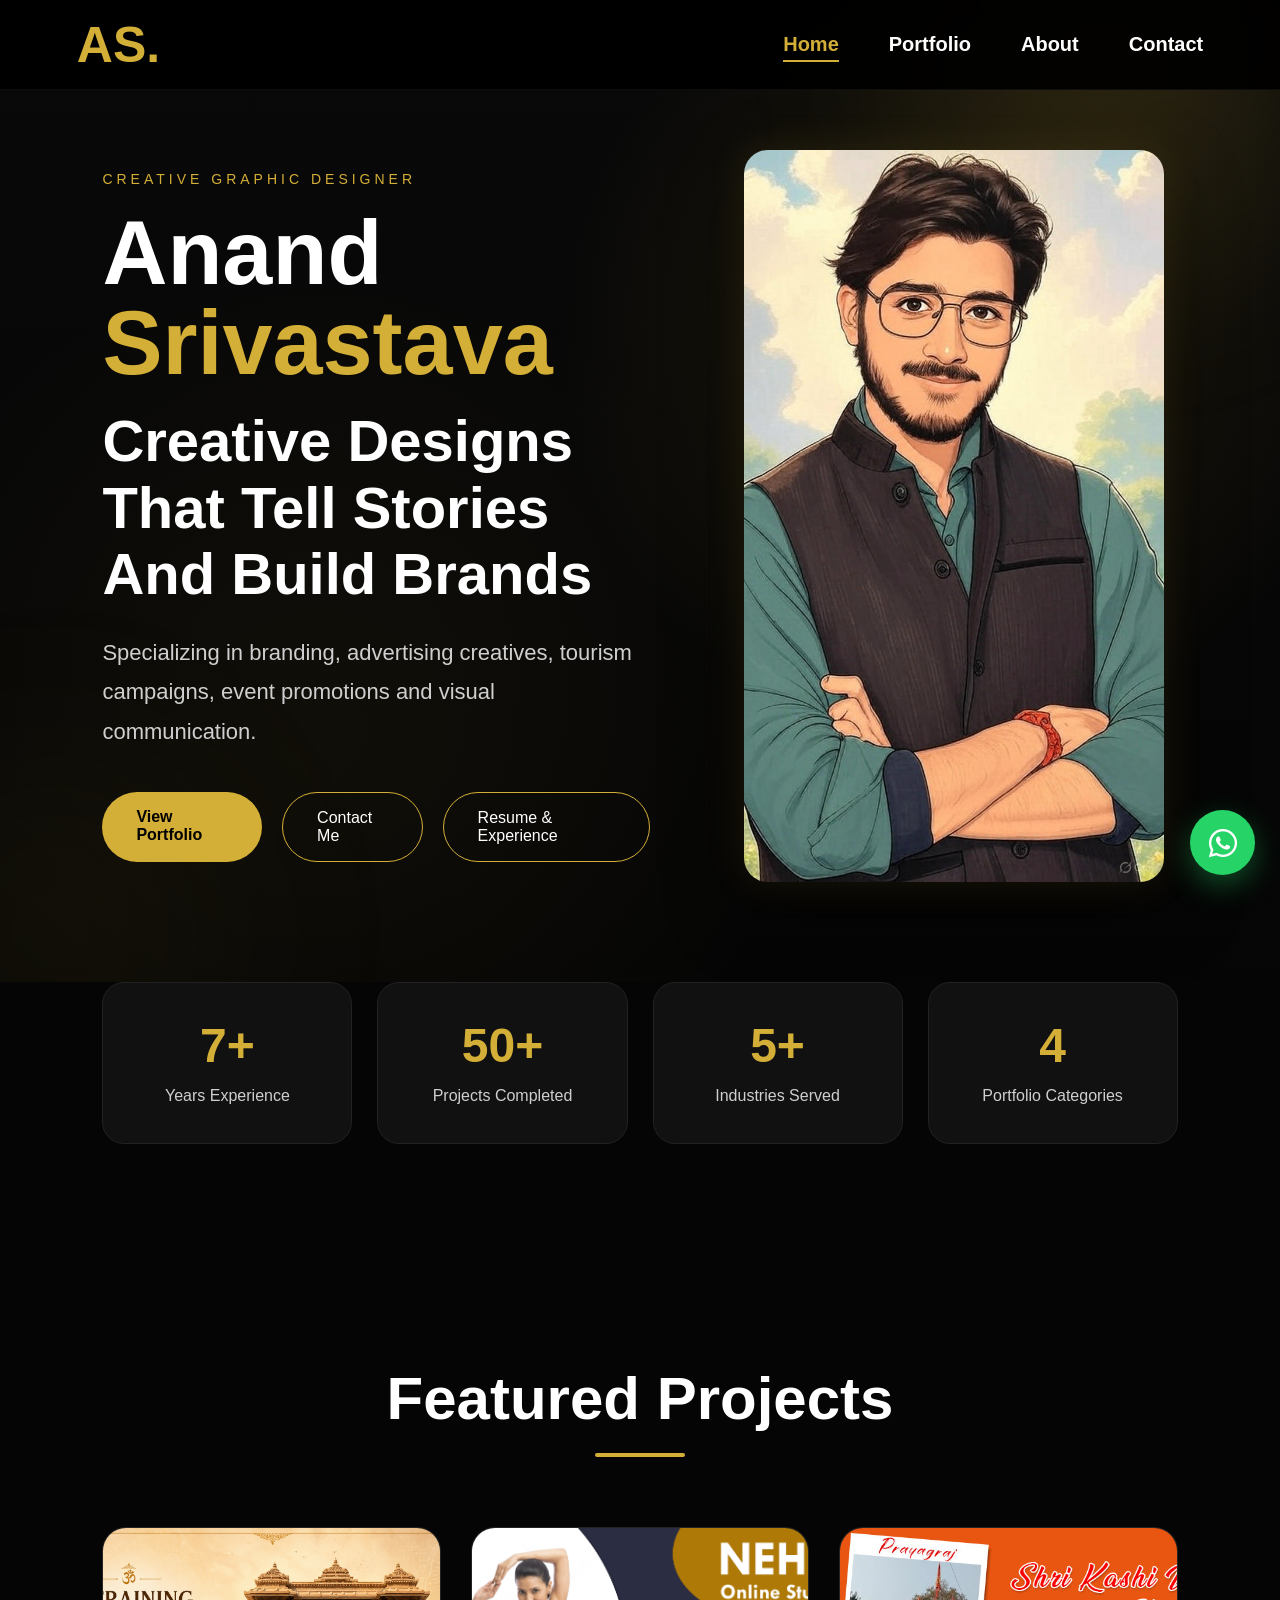
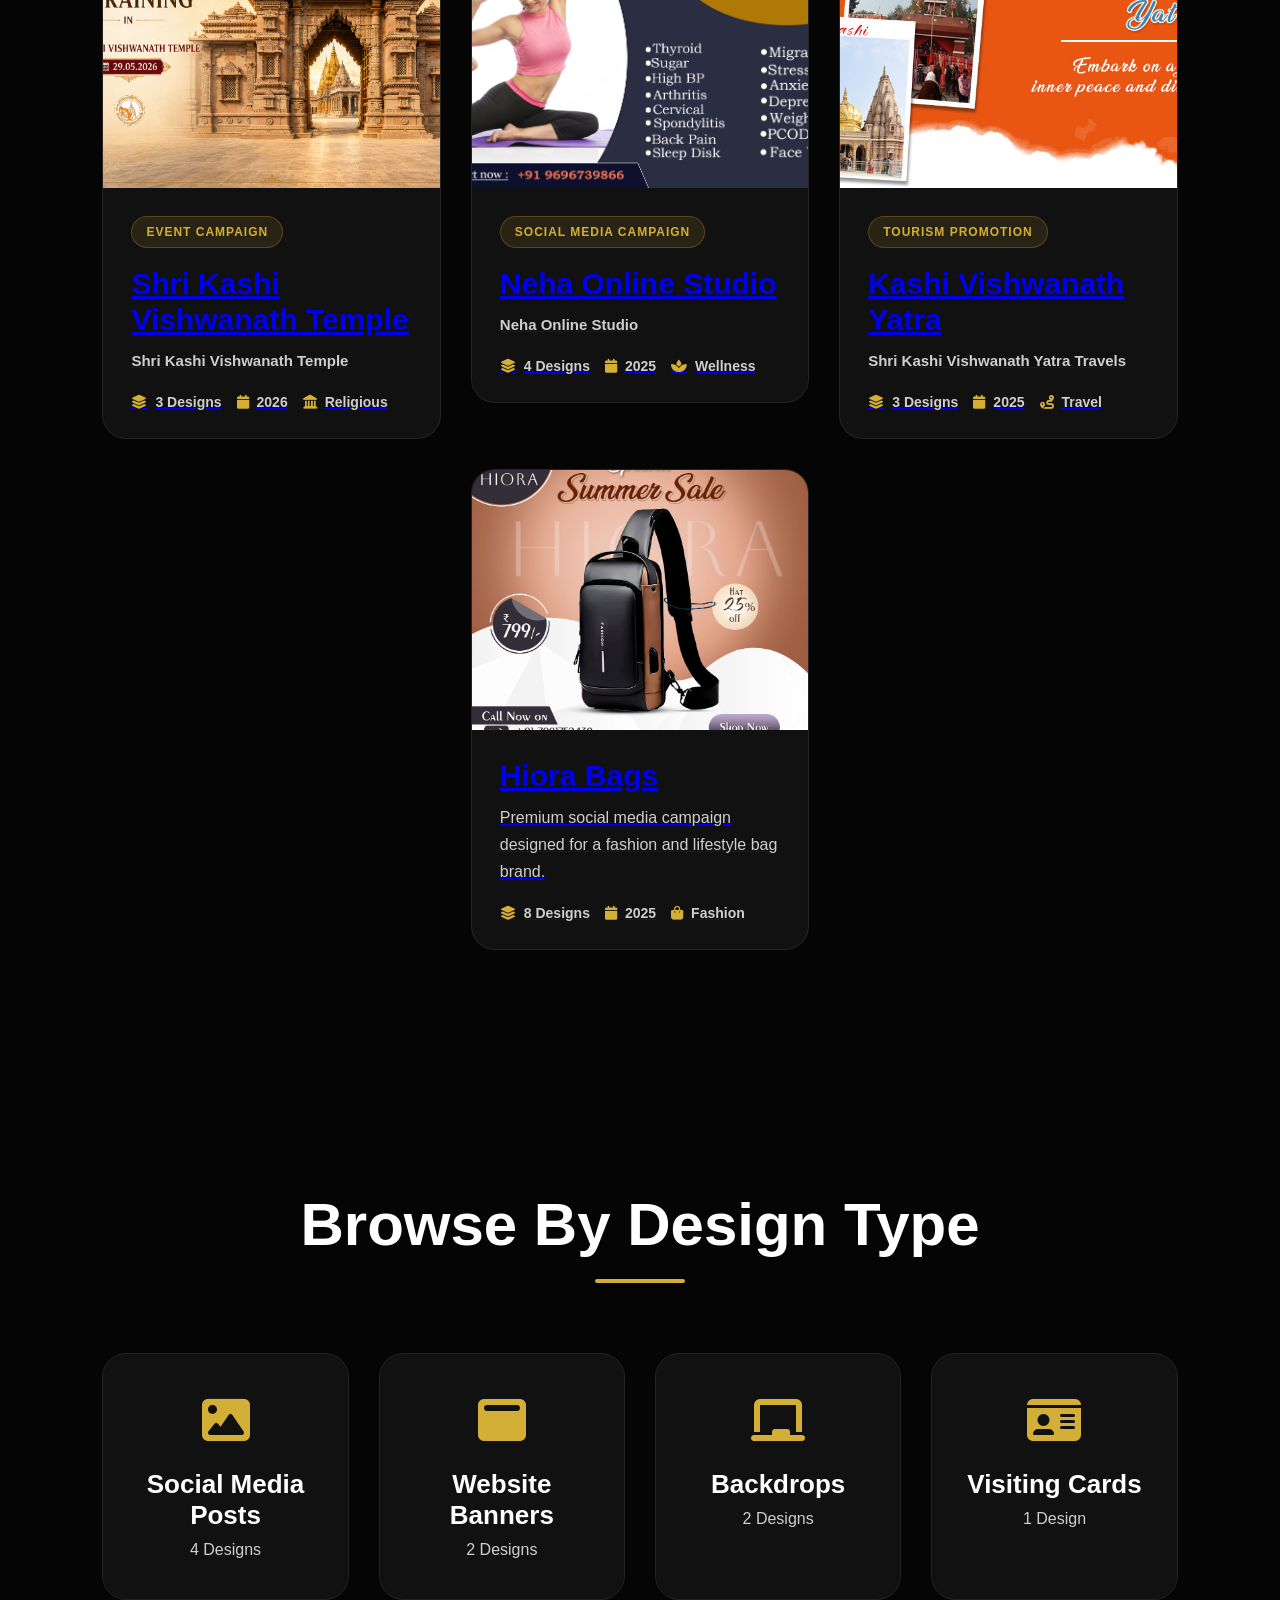
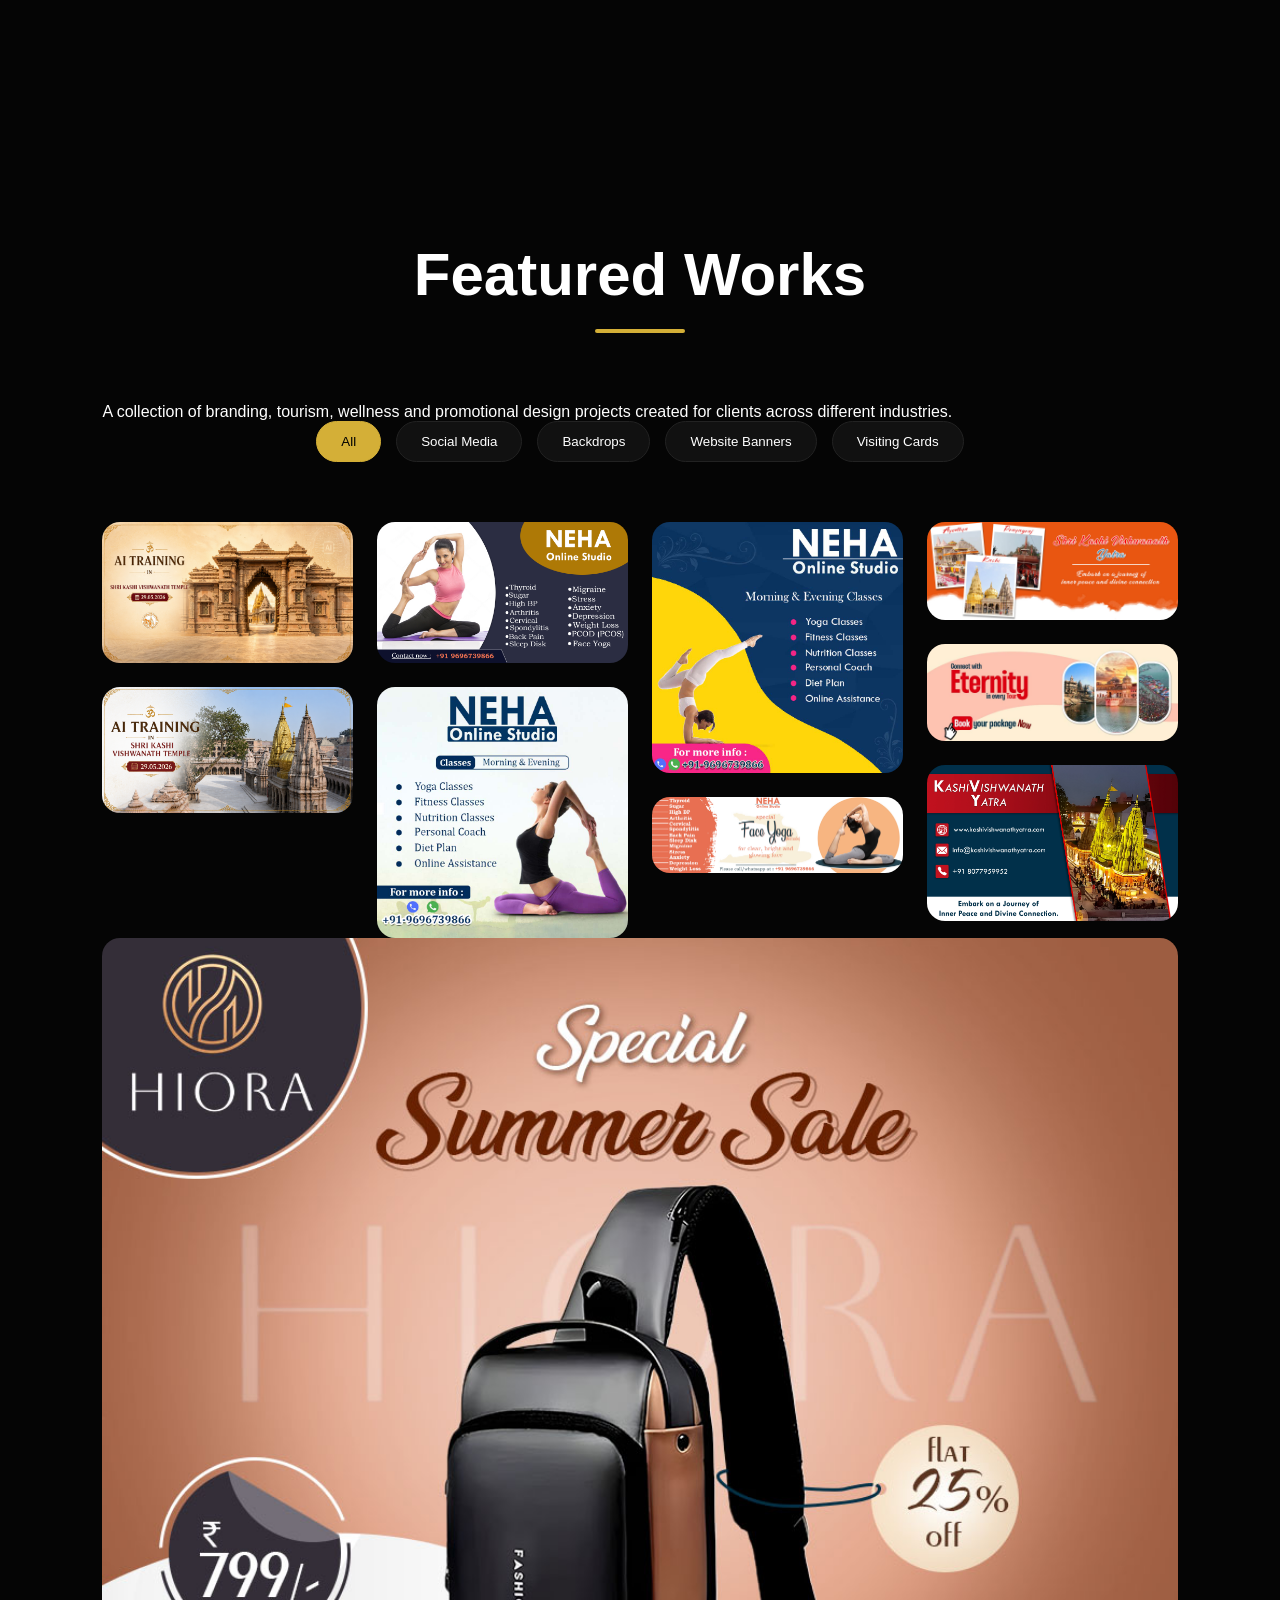
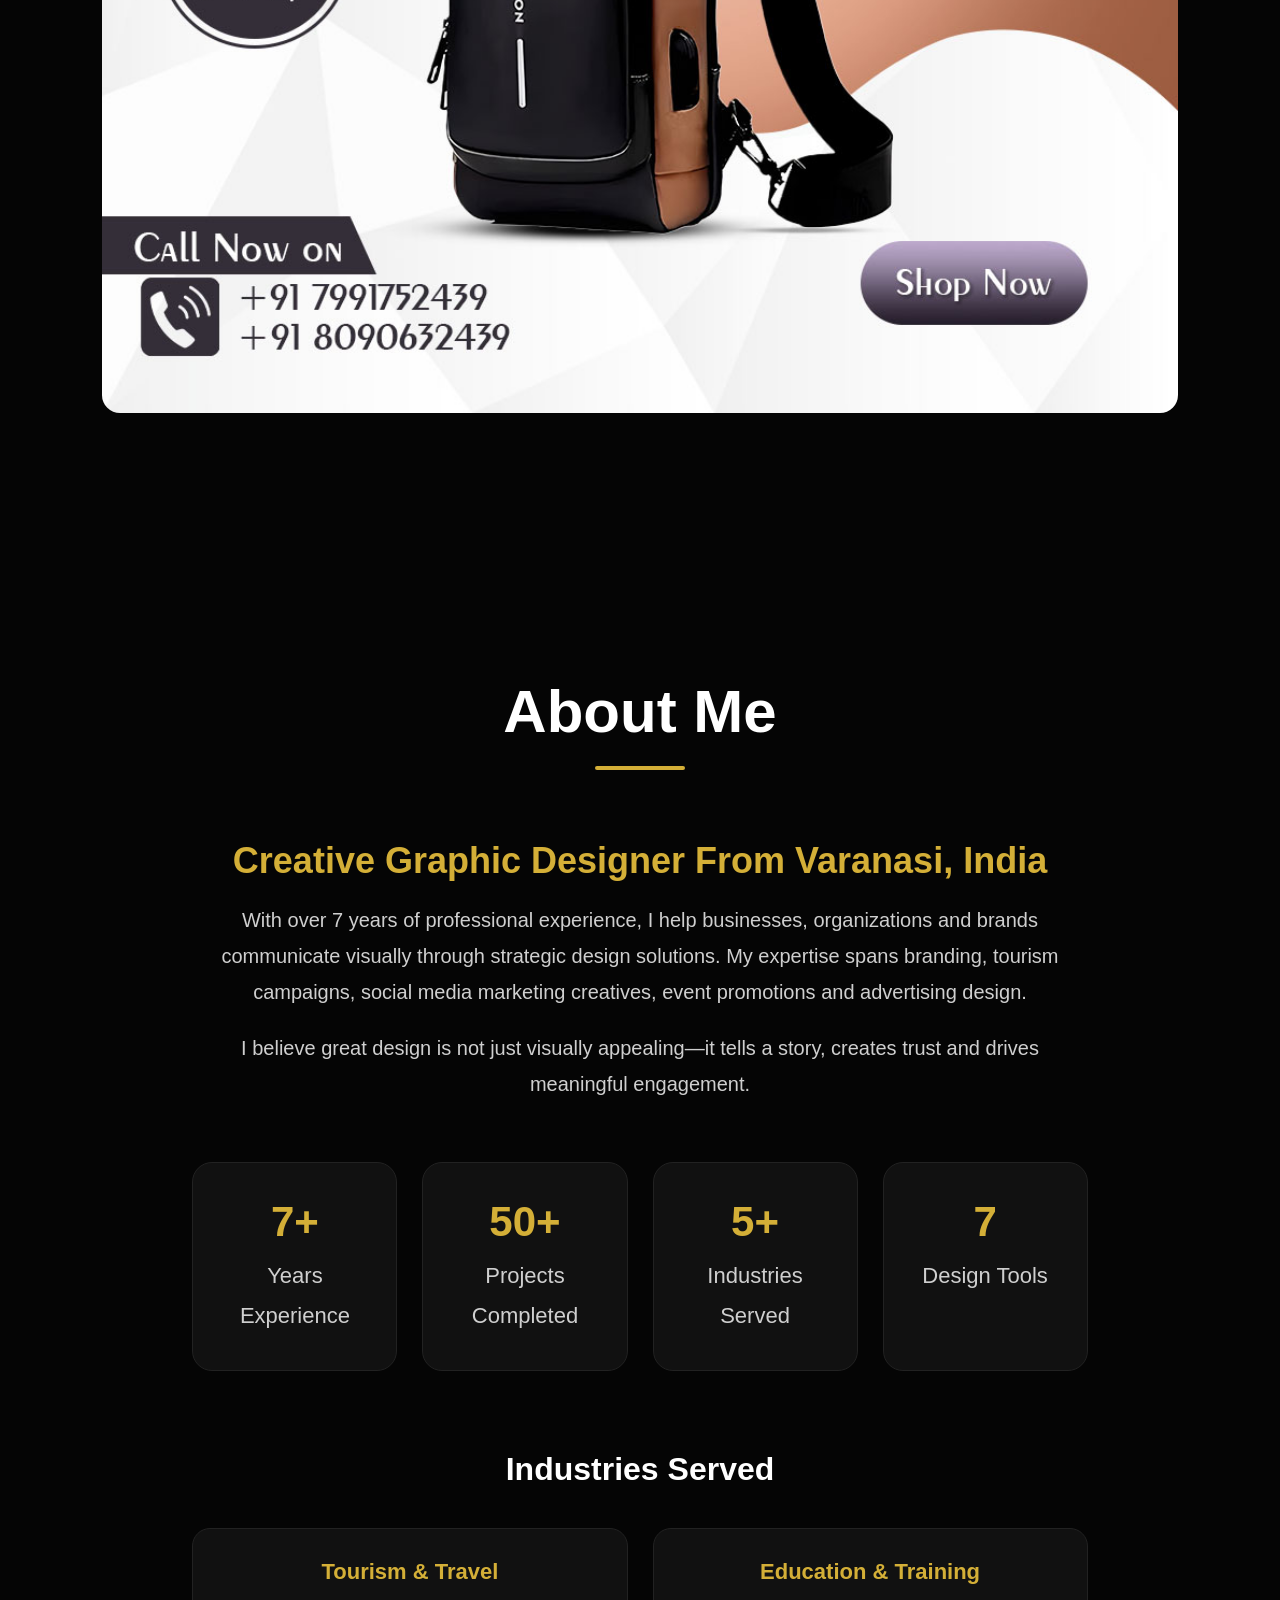
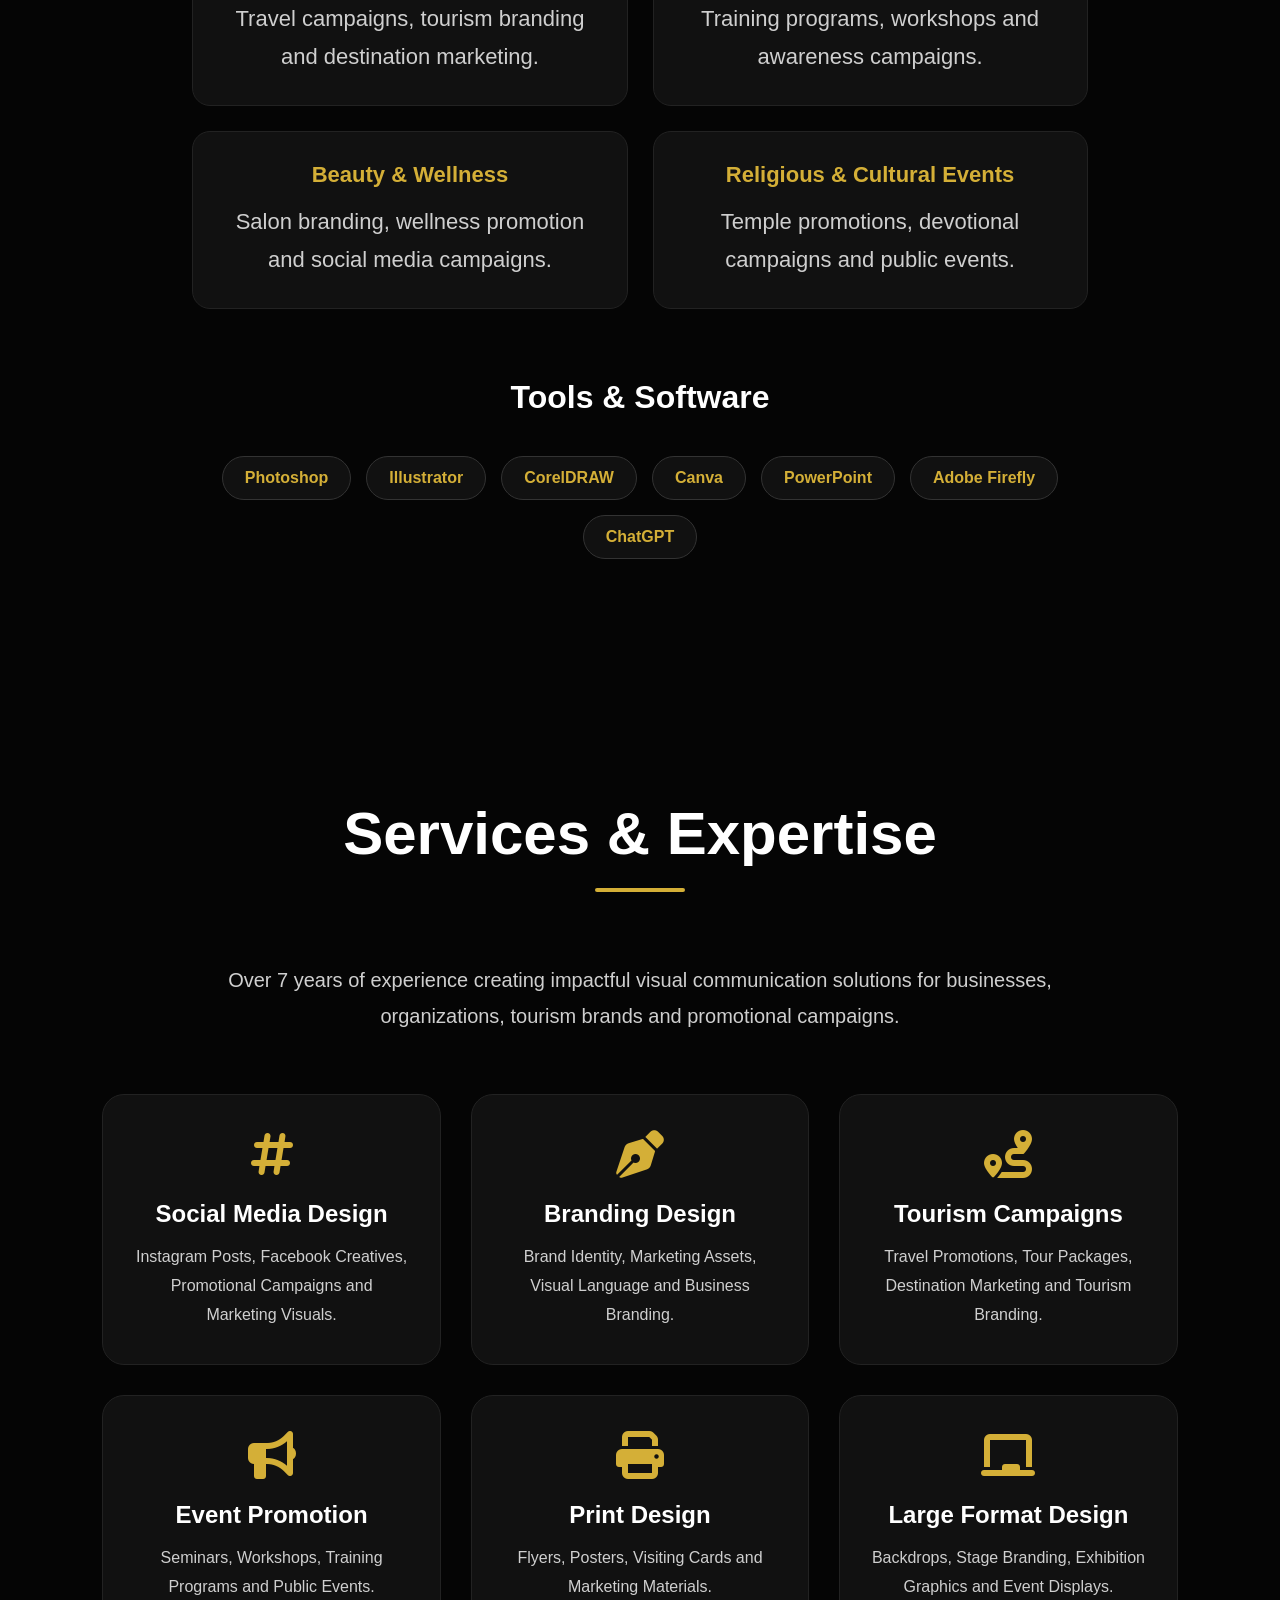
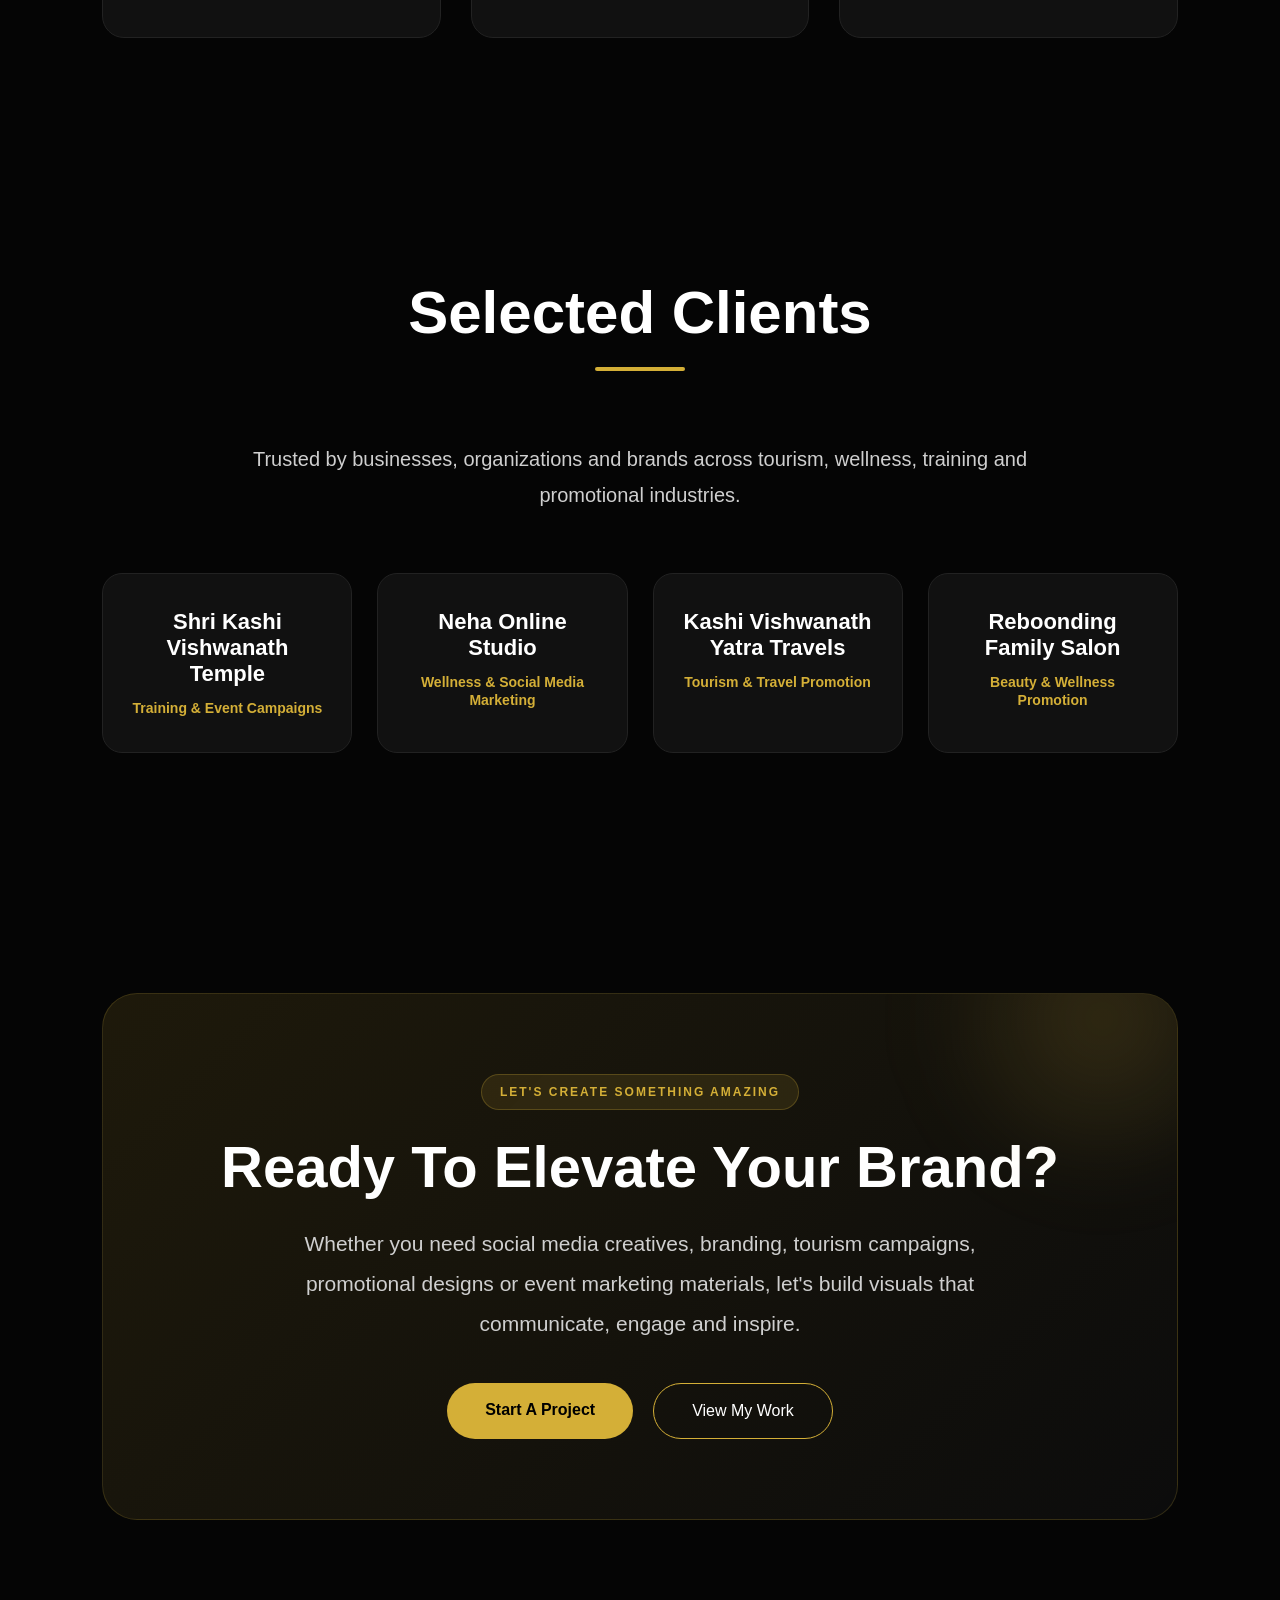
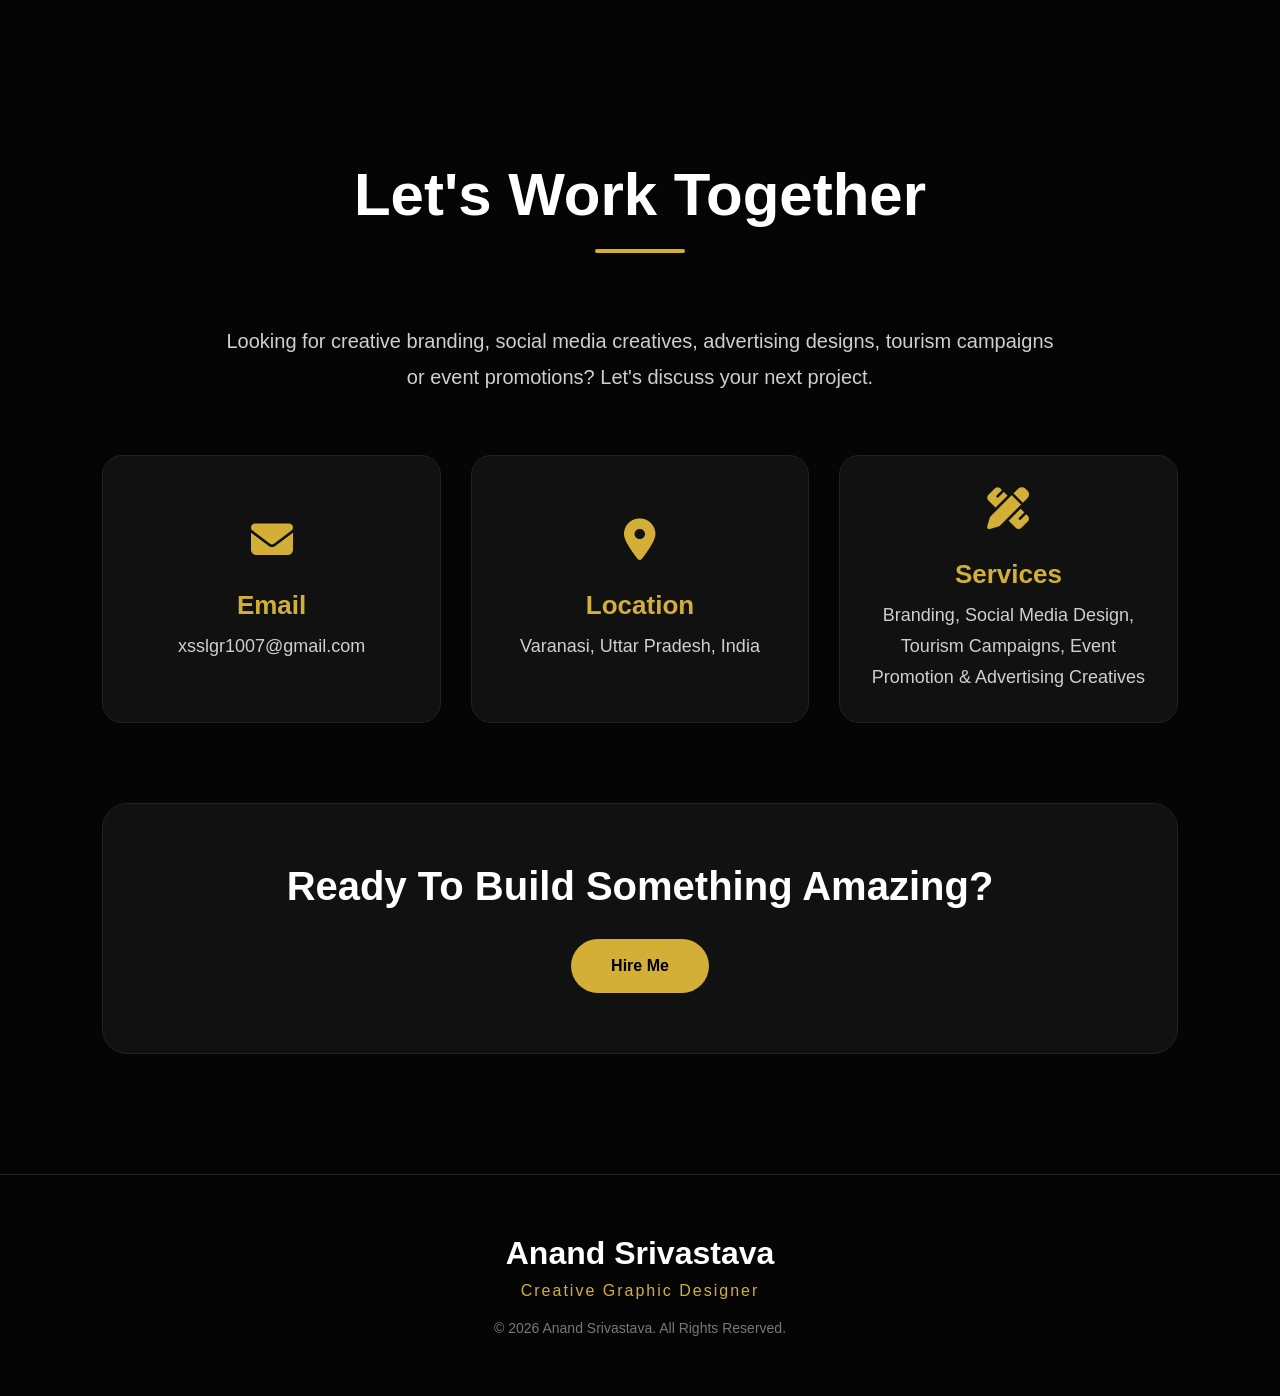
==== commit 034741a6: "..." ====
--- a/index.html
+++ b/index.html
@@ -377,7 +377,7 @@
             </span>
 
             <span>
-                <i class="fas fa-bag-shpping"></i>
+                <i class="fas fa-bag-shopping"></i>
                 Fashion
             </span>
 
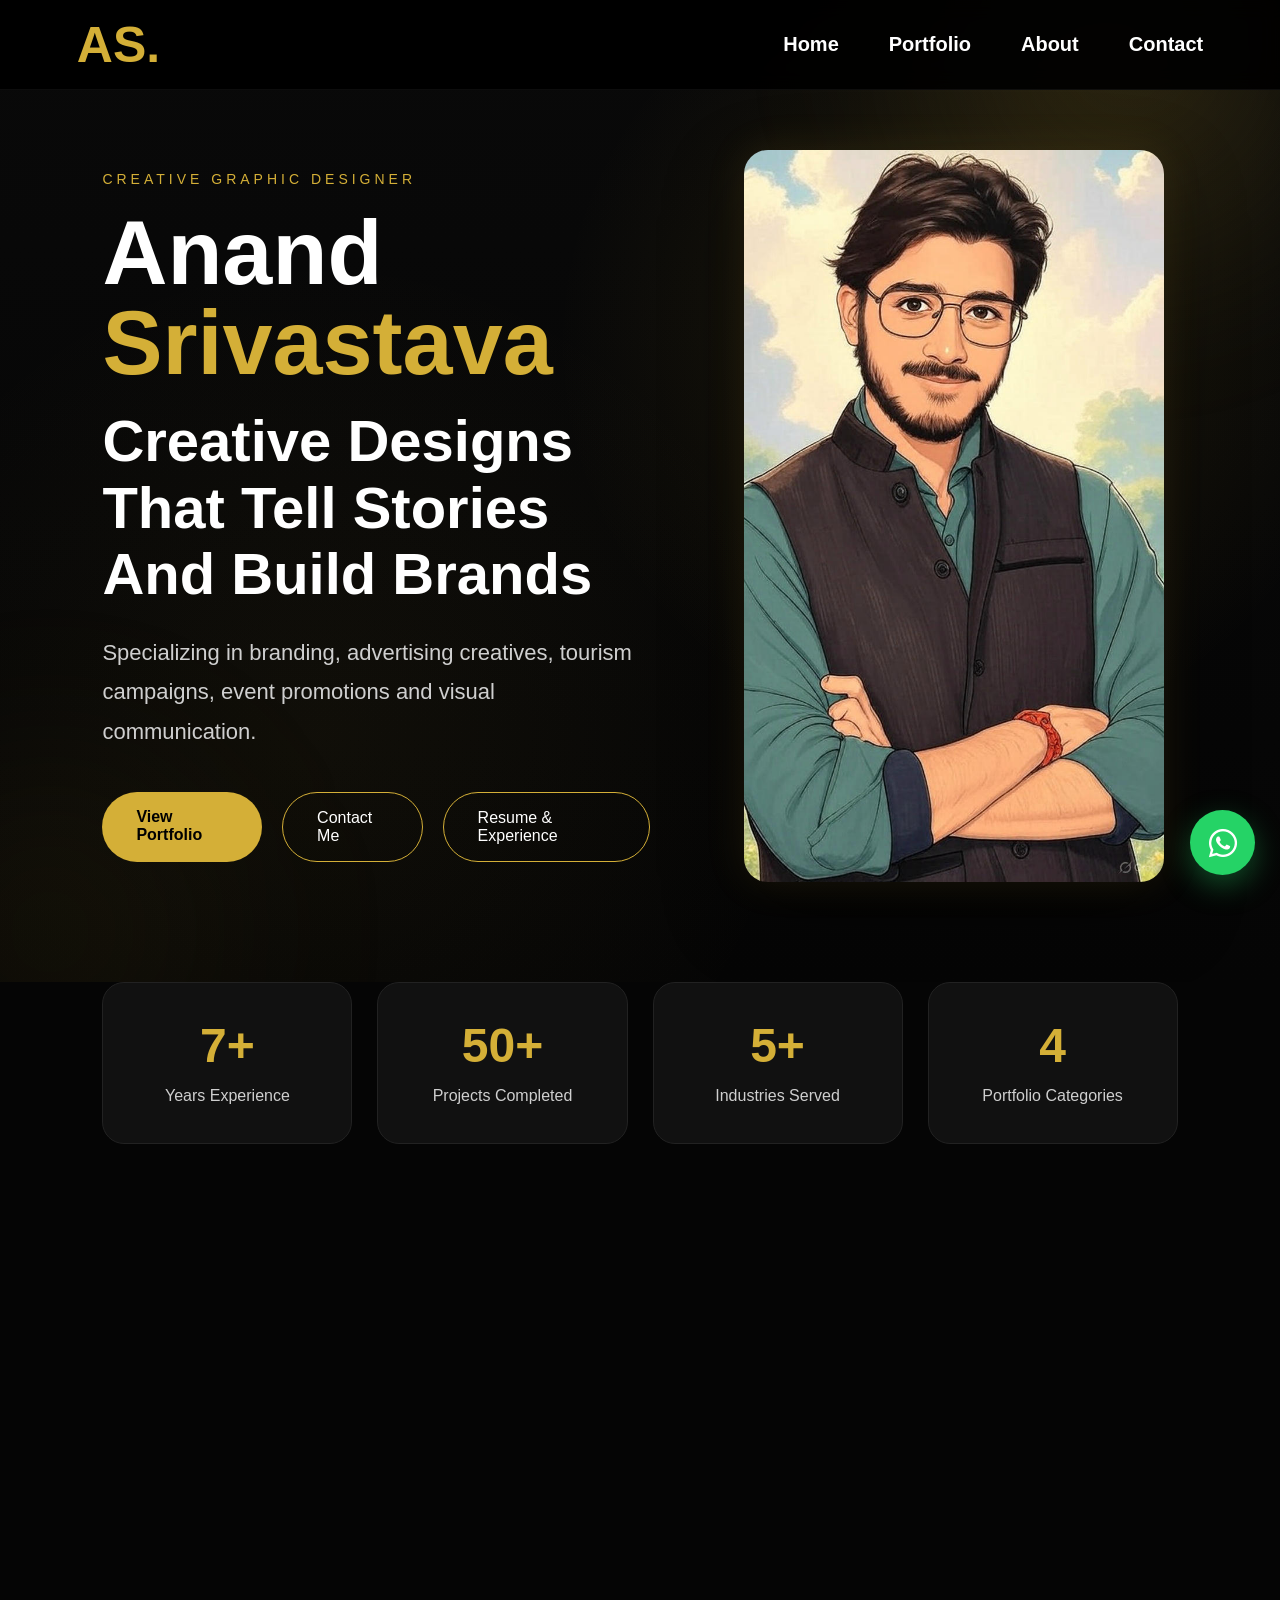
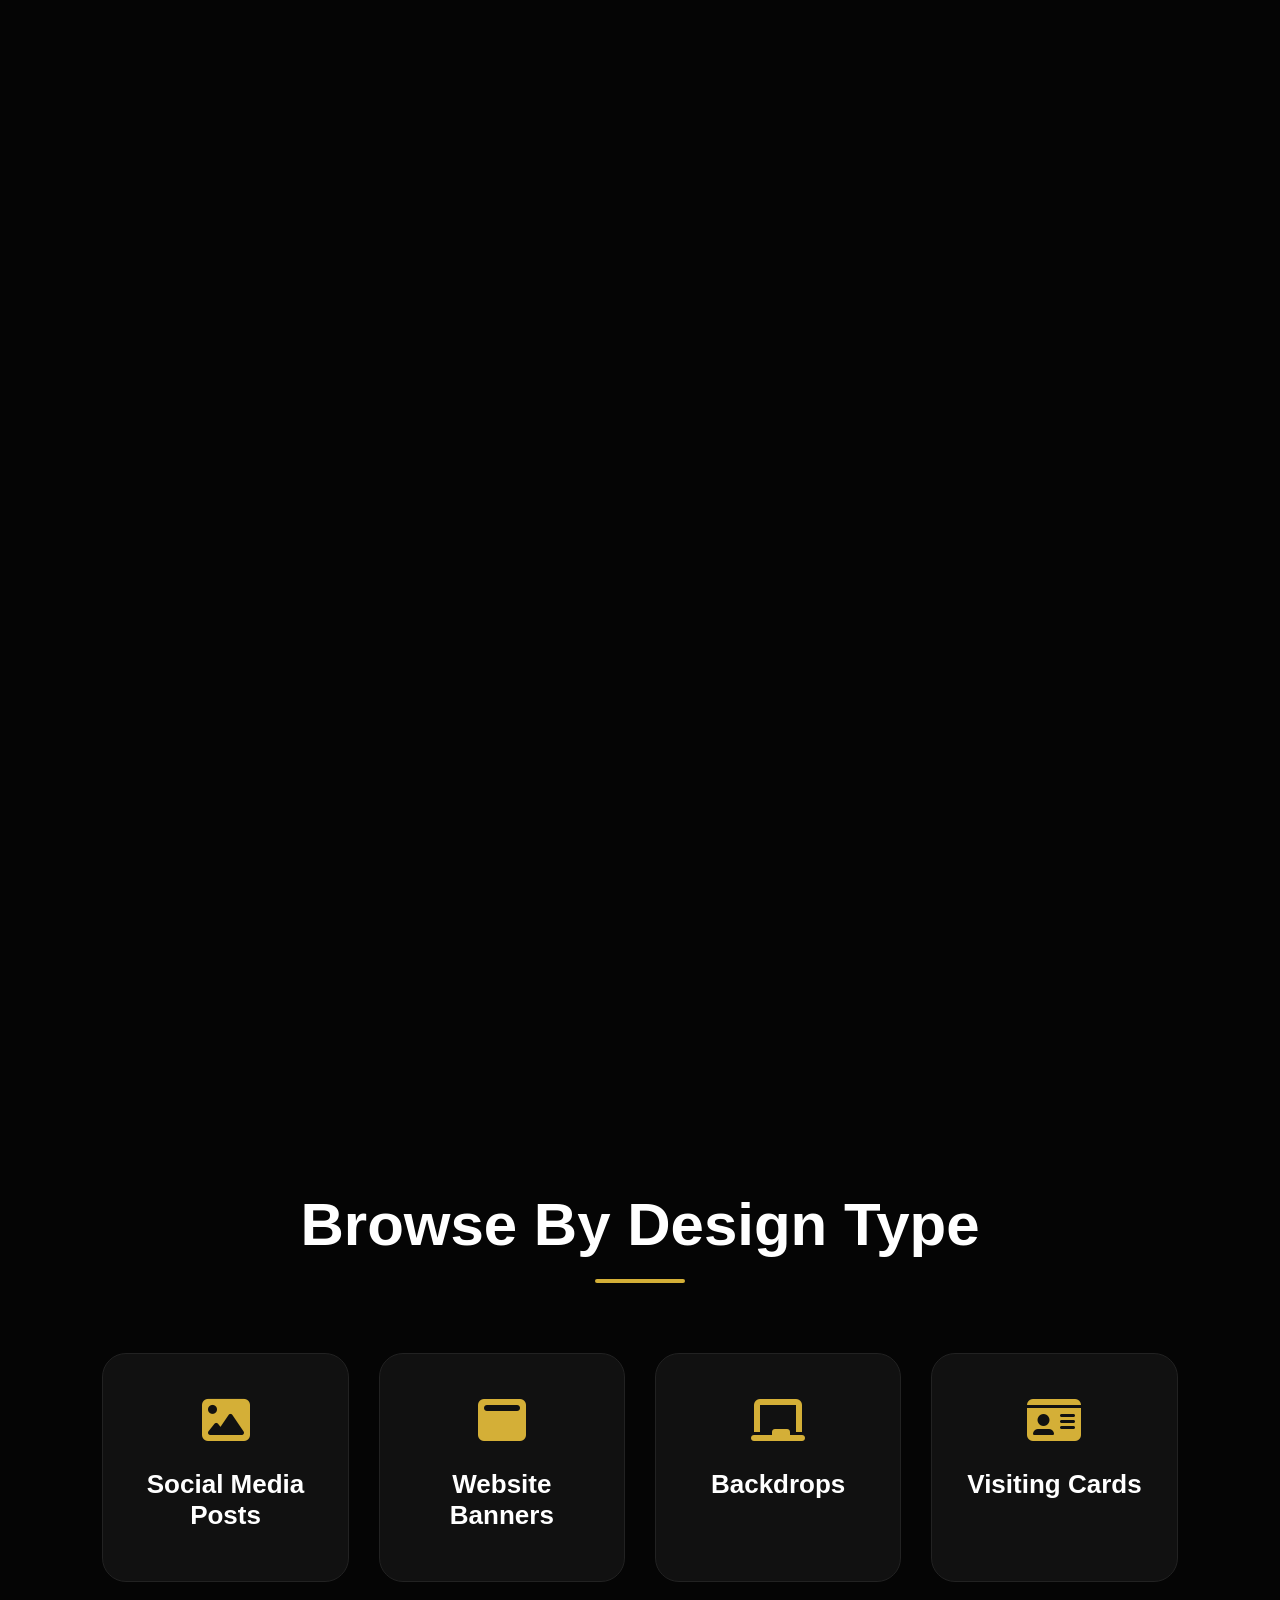
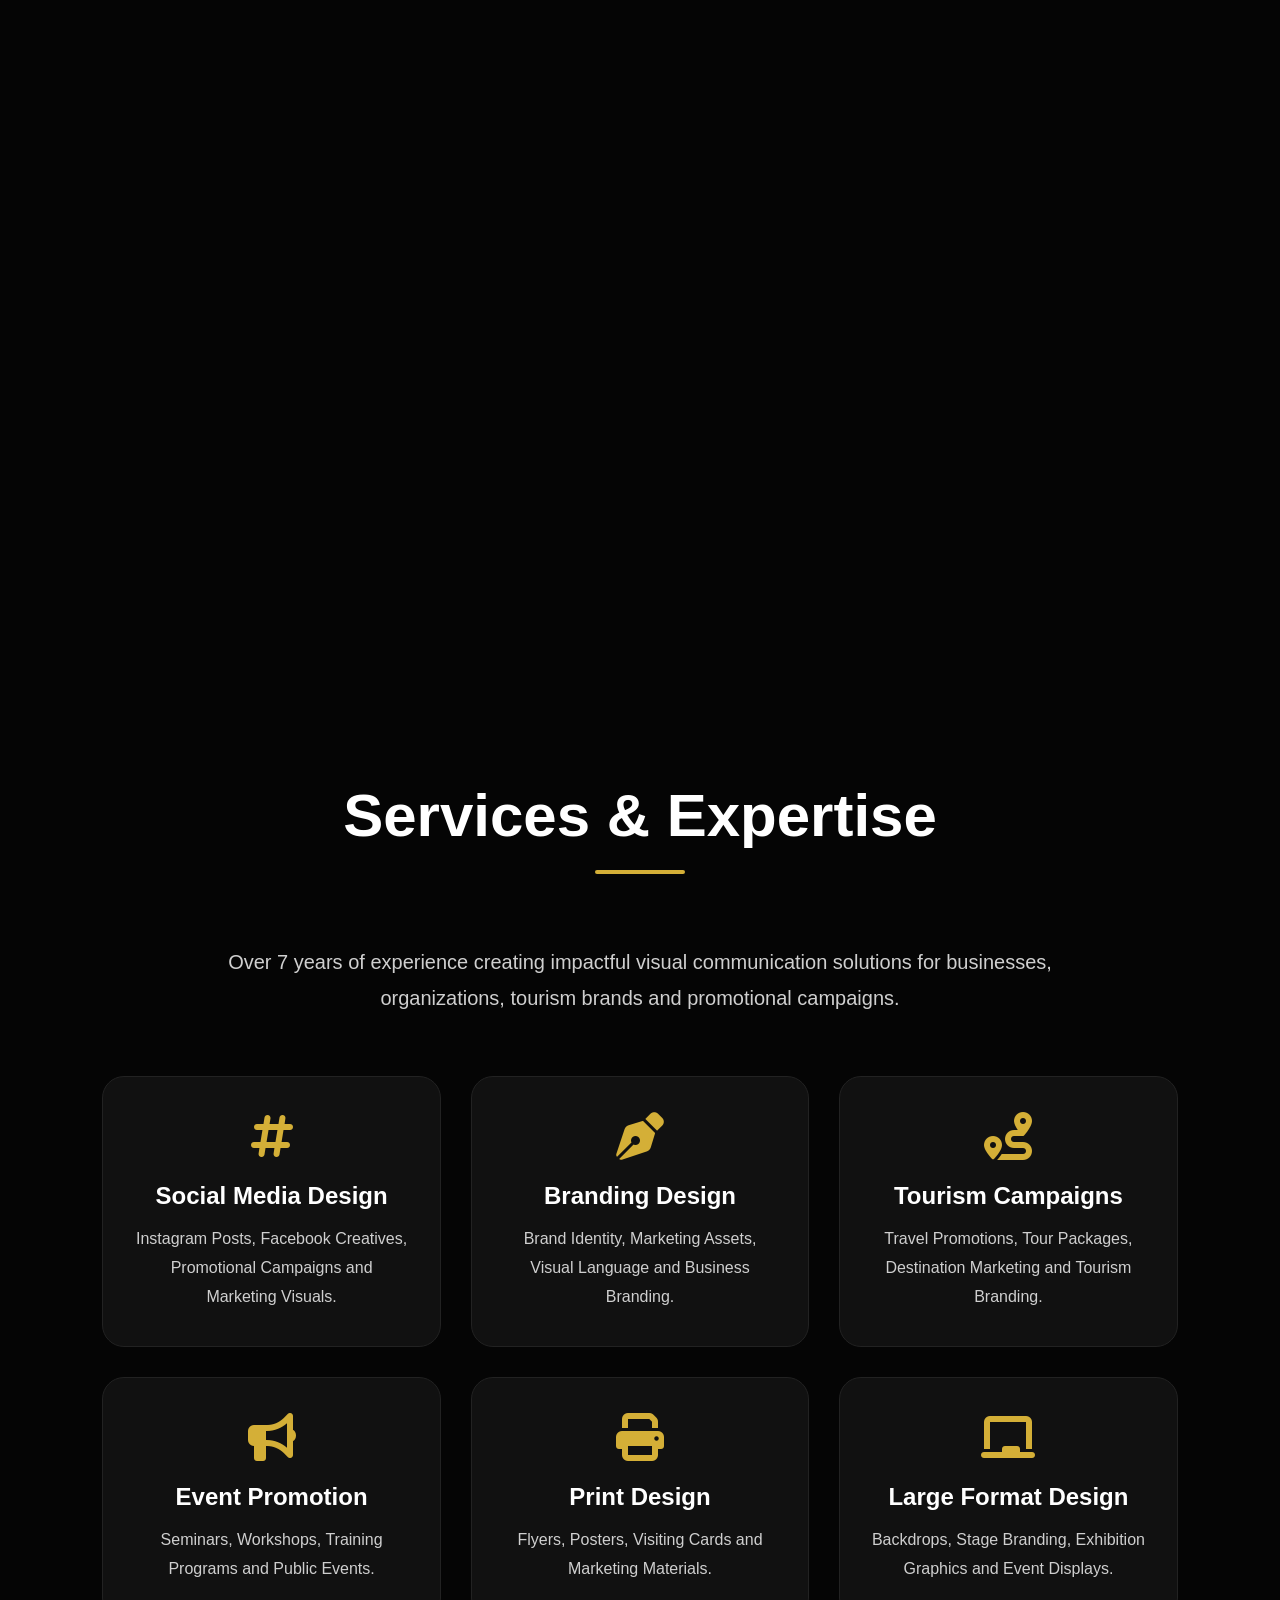
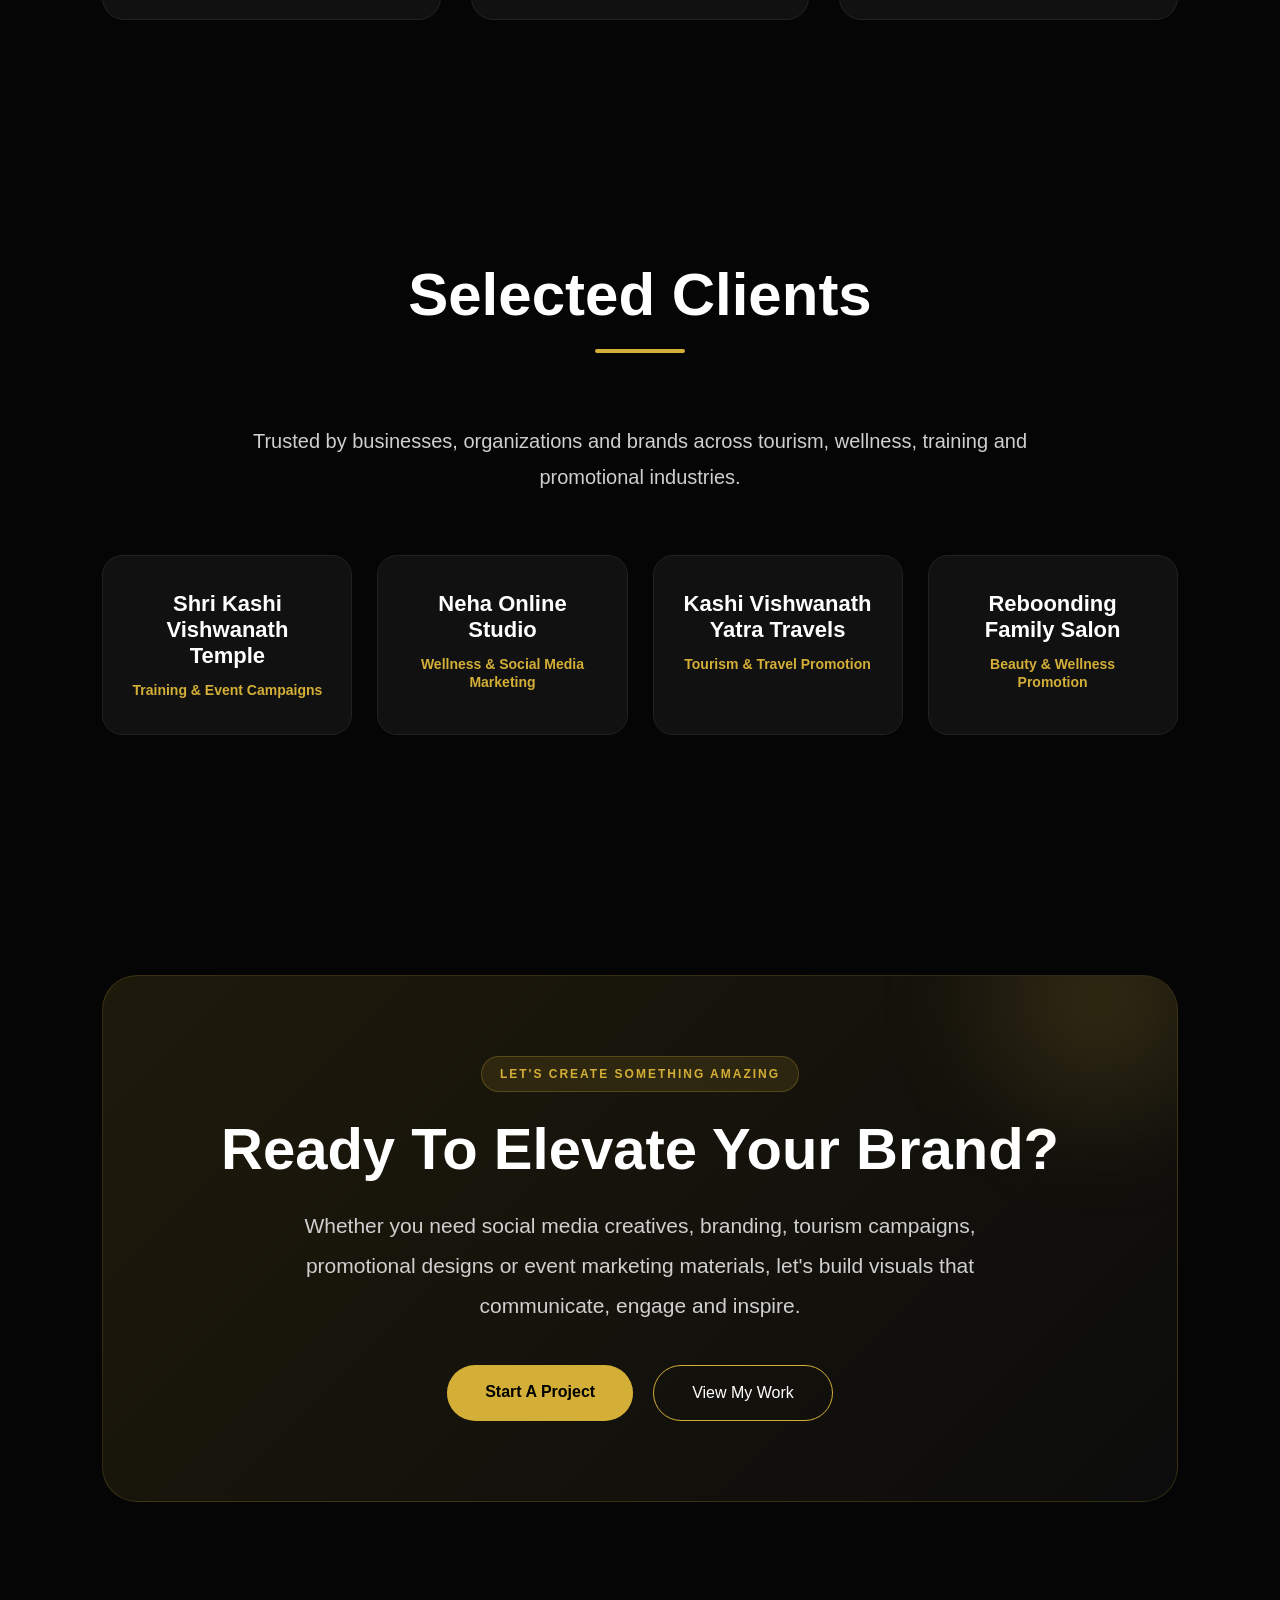
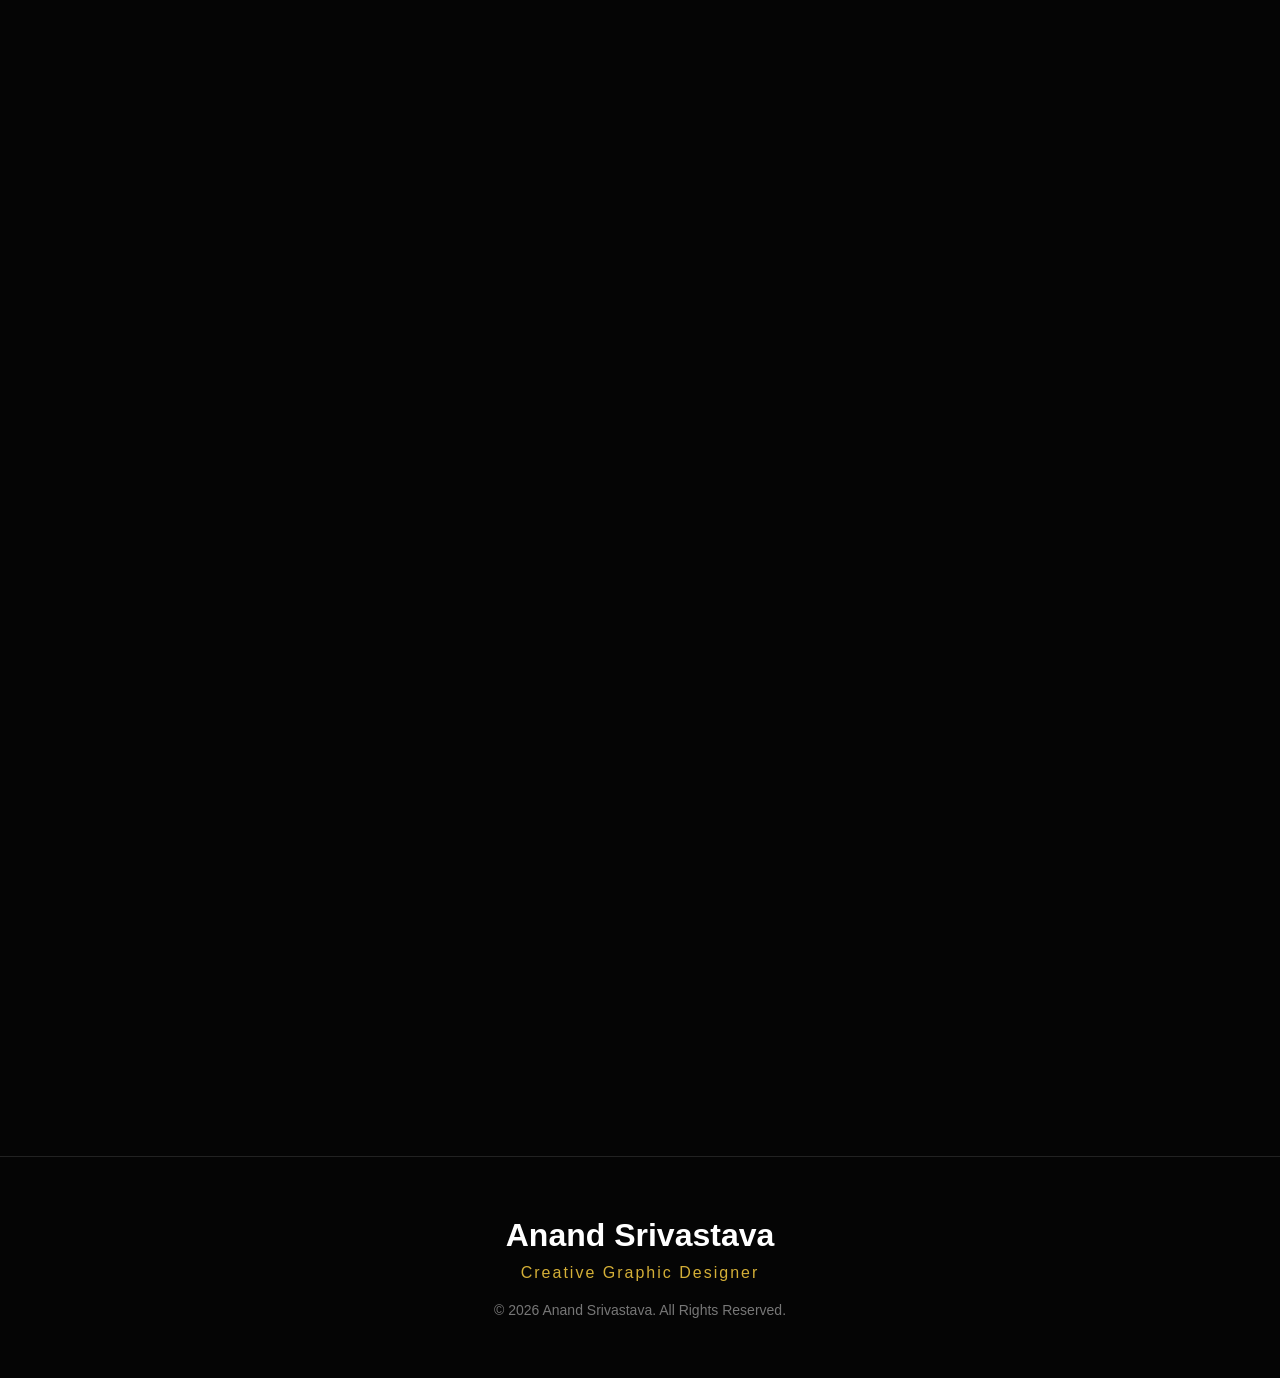
==== commit cb8aaa35: "." ====
--- a/index.html
+++ b/index.html
@@ -407,7 +407,7 @@
 
             <h3>Social Media Posts</h3>
 
-            <p>4 Designs</p>
+            <p id="social-count"></p>
 
         </a>
 
@@ -419,7 +419,7 @@
 
             <h3>Website Banners</h3>
 
-            <p>2 Designs</p>
+            <p id="social-count"></p>
 
         </a>
 
@@ -431,7 +431,7 @@
 
             <h3>Backdrops</h3>
 
-            <p>2 Designs</p>
+            <p id="social-count"></p>
 
         </a>
 
@@ -443,7 +443,7 @@
 
             <h3>Visiting Cards</h3>
 
-            <p>1 Design</p>
+           <p id="social-count"></p>
 
         </a>
 
